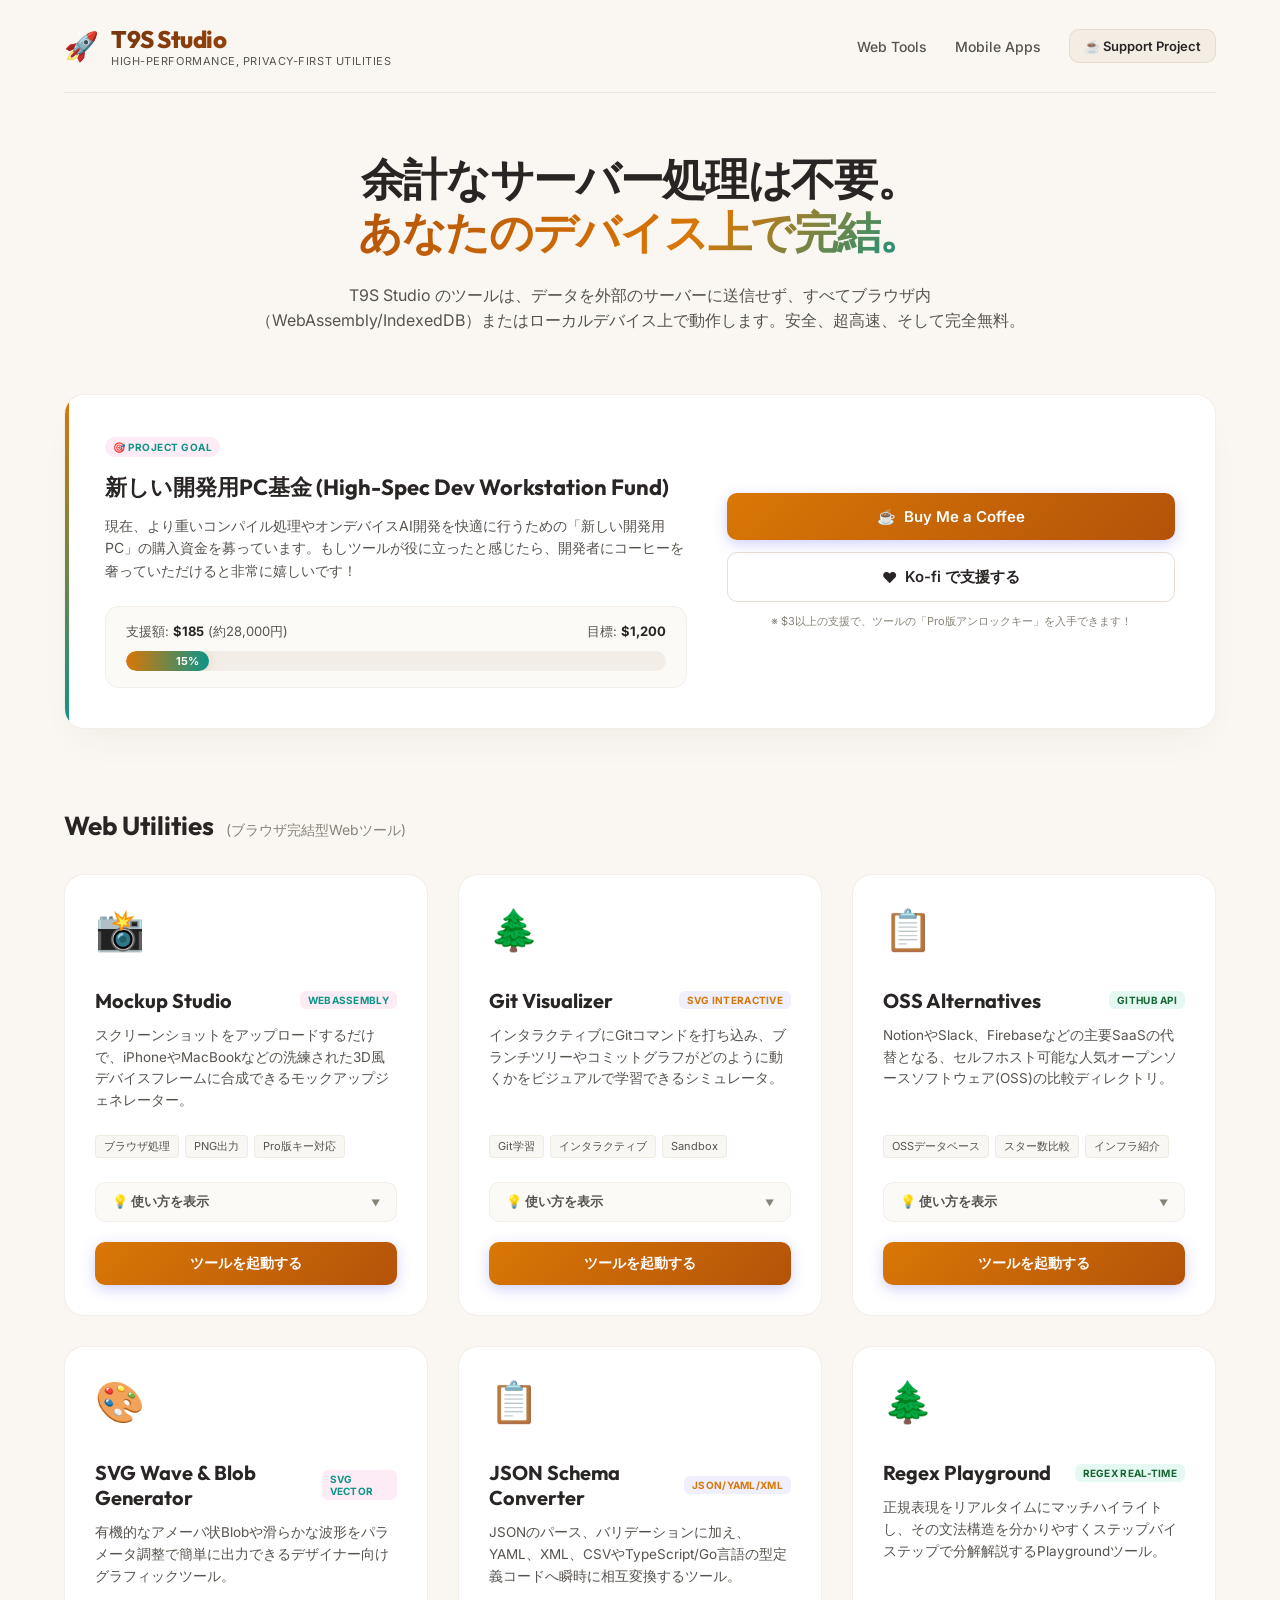
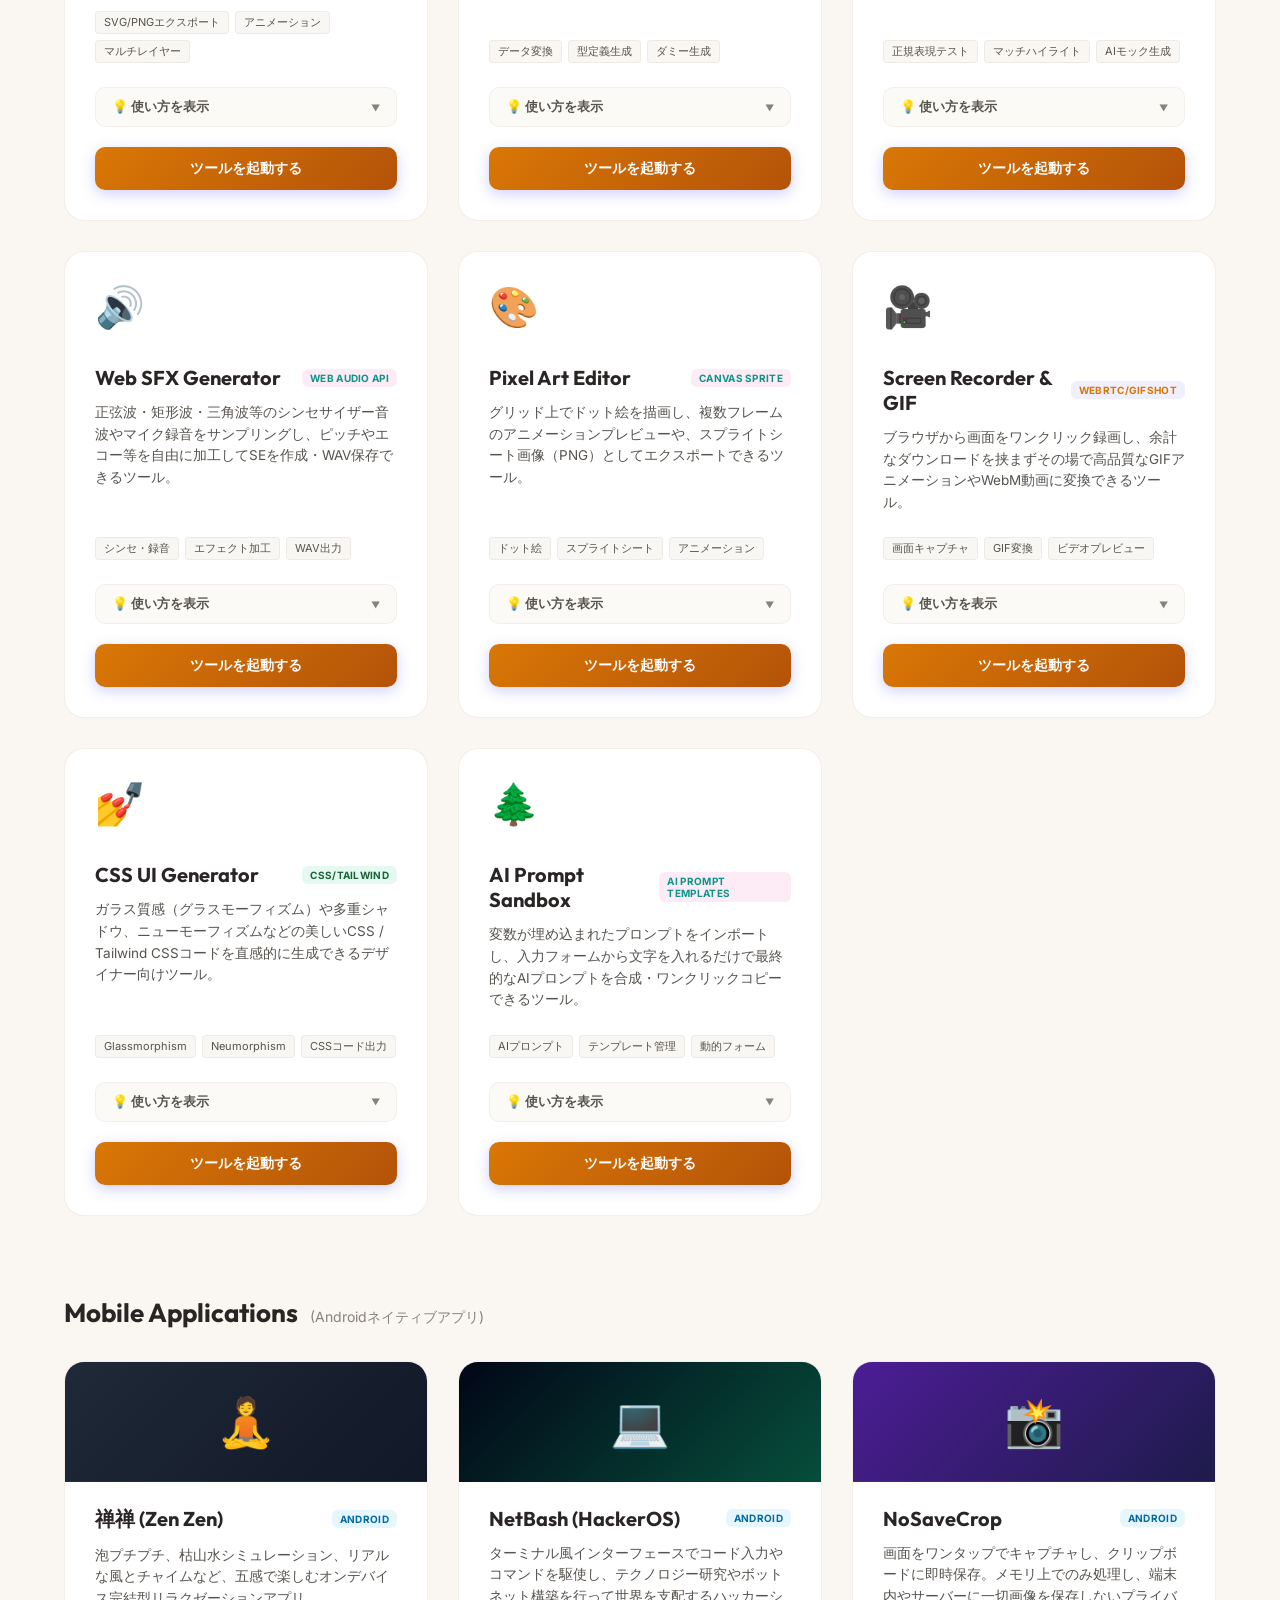
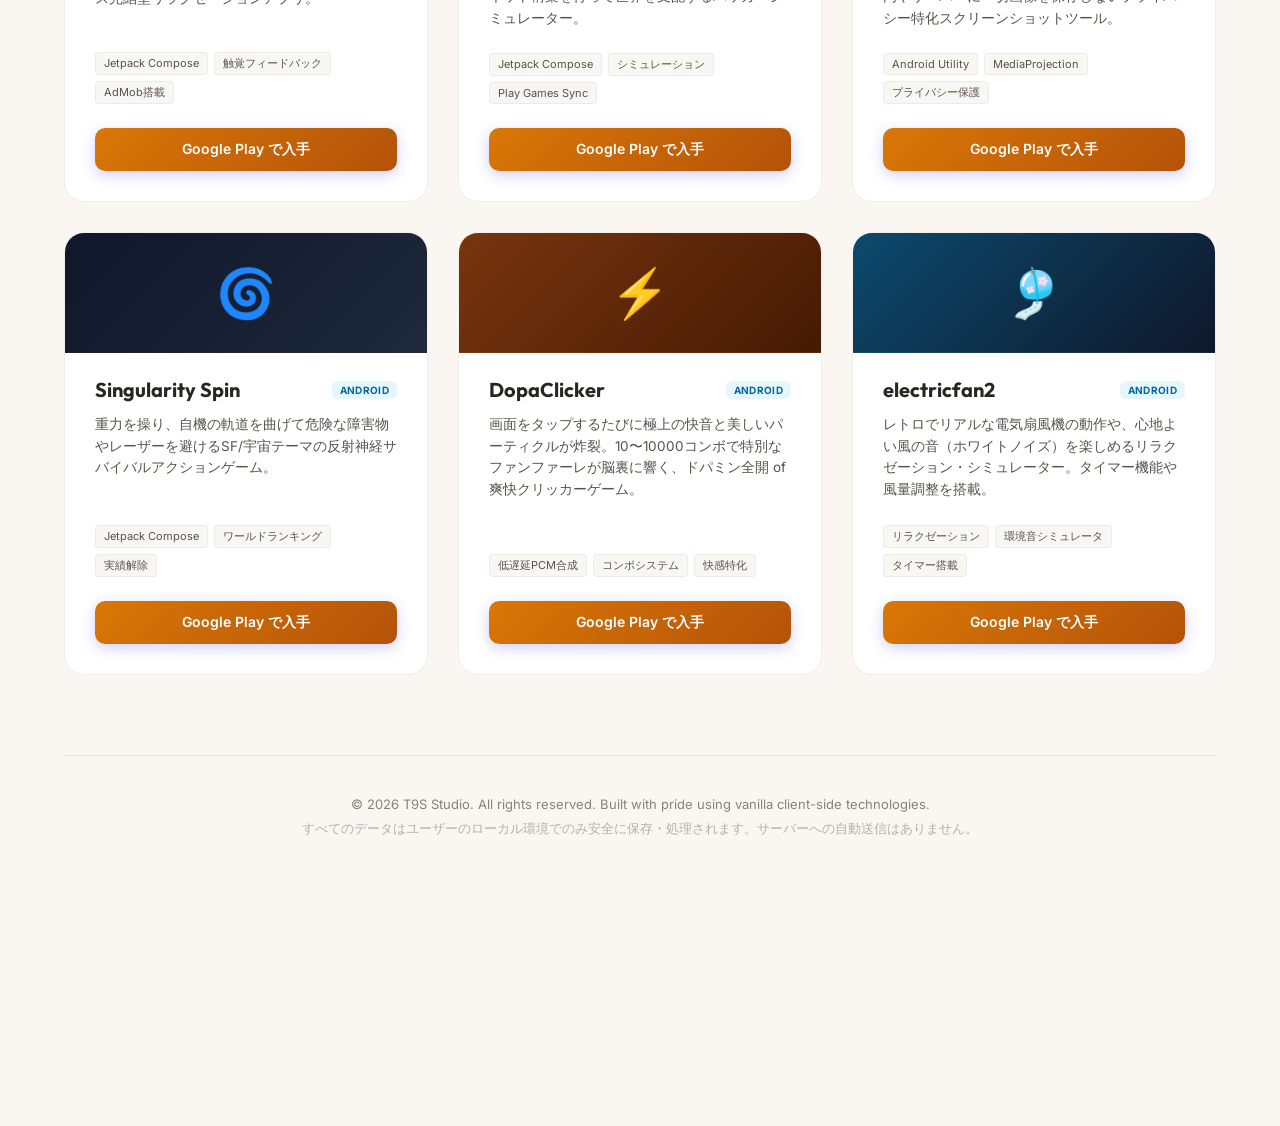
==== index.html @ ff3aa61c "Increment cache buster to v=1.2 for CSS updates" ====
<!DOCTYPE html>
<html lang="ja">
<head>
    <meta charset="UTF-8">
    <meta name="viewport" content="width=device-width, initial-scale=1.0">
    <title>T9S Studio - ブラウザ完結型ツール＆モバイルアプリ</title>
    <meta name="description" content="T9S Studioが開発する、プライバシー第一で超高速に動作するWebユーティリティおよびモバイルアプリのポートフォリオハブです。">
    <!-- Google Fonts -->
    <link rel="preconnect" href="https://fonts.googleapis.com">
    <link rel="preconnect" href="https://fonts.gstatic.com" crossorigin>
    <link href="https://fonts.googleapis.com/css2?family=Inter:wght@300;400;500;600;700&family=Outfit:wght@400;500;600;700;800&display=swap" rel="stylesheet">
    <link rel="stylesheet" href="style.css?v=1.2">
</head>
<body>
    <!-- 背景アニメーション装飾 -->
    <div class="bg-glow bg-glow-1"></div>
    <div class="bg-glow bg-glow-2"></div>

    <div class="portal-container">
        <!-- ヘッダー -->
        <header class="portal-header">
            <div class="logo-group">
                <span class="portal-logo-icon">🚀</span>
                <div class="portal-logo-text">
                    <h1>T9S Studio</h1>
                    <p>High-Performance, Privacy-First Utilities</p>
                </div>
            </div>
            <div class="header-nav">
                <a href="#web-tools" class="nav-link">Web Tools</a>
                <a href="#mobile-apps" class="nav-link">Mobile Apps</a>
                <a href="#support-section" class="btn btn-secondary btn-sm" id="nav-support-btn">☕ Support Project</a>
            </div>
        </header>

        <!-- ヒーローセクション -->
        <section class="hero-section">
            <h2 class="hero-title">余計なサーバー処理は不要。<br><span class="gradient-text">あなたのデバイス上で完結。</span></h2>
            <p class="hero-subtitle">
                T9S Studio のツールは、データを外部のサーバーに送信せず、すべてブラウザ内（WebAssembly/IndexedDB）またはローカルデバイス上で動作します。安全、超高速、そして完全無料。
            </p>
        </section>

        <!-- PC基金＆寄付ウィジェット -->
        <section class="fund-section" id="support-section">
            <div class="fund-card">
                <div class="fund-info">
                    <span class="fund-badge">🎯 PROJECT GOAL</span>
                    <h3>新しい開発用PC基金 (High-Spec Dev Workstation Fund)</h3>
                    <p>
                        現在、より重いコンパイル処理やオンデバイスAI開発を快適に行うための「新しい開発用PC」の購入資金を募っています。もしツールが役に立ったと感じたら、開発者にコーヒーを奢っていただけると非常に嬉しいです！
                    </p>
                    <div class="fund-progress-container">
                        <div class="fund-progress-header">
                            <span class="progress-raised">支援額: <strong>$185</strong> (約28,000円)</span>
                            <span class="progress-target">目標: <strong>$1,200</strong></span>
                        </div>
                        <div class="progress-bar-bg">
                            <div class="progress-bar-fill" id="pc-fund-progress" style="width: 15.4%;">
                                <span class="progress-percent">15%</span>
                            </div>
                        </div>
                    </div>
                </div>
                <div class="fund-actions">
                    <a href="https://www.buymeacoffee.com/t9star" target="_blank" class="btn btn-primary btn-lg" id="fund-bmc-btn">
                        <span class="btn-icon">☕</span> Buy Me a Coffee
                    </a>
                    <a href="https://ko-fi.com/t9star" target="_blank" class="btn btn-outline btn-lg" id="fund-kofi-btn">
                        <span class="btn-icon">❤️</span> Ko-fi で支援する
                    </a>
                    <p class="unlock-note">※ $3以上の支援で、ツールの「Pro版アンロックキー」を入手できます！</p>
                </div>
            </div>
        </section>

        <!-- メインセクション：Webツール -->
        <section class="section-container" id="web-tools">
            <h3 class="section-title">Web Utilities <span class="section-subtitle">(ブラウザ完結型Webツール)</span></h3>
            <div class="card-grid">
                <!-- Mockup Studio -->
                <article class="app-card">
                    <div class="card-icon-wrapper">
                        <span class="card-icon">📸</span>
                    </div>
                    <div class="card-content">
                        <div class="card-header-row">
                            <h4>Mockup Studio</h4>
                            <span class="badge badge-accent">WebAssembly</span>
                        </div>
                        <p class="card-desc">スクリーンショットをアップロードするだけで、iPhoneやMacBookなどの洗練された3D風デバイスフレームに合成できるモックアップジェネレーター。</p>
                        <div class="card-tags">
                            <span class="tag">ブラウザ処理</span>
                            <span class="tag">PNG出力</span>
                            <span class="tag">Pro版キー対応</span>
                        </div>
                        <details class="usage-details">
                            <summary class="usage-summary">💡 使い方を表示</summary>
                            <ol class="usage-steps">
                                <li>スクリーンショット画像をアップロードするか、ドラッグ＆ドロップします。</li>
                                <li>デバイスフレーム（iPhone/MacBookなど）やベゼルのカラー（Space Gray/Goldなど）を選択します。</li>
                                <li>必要に応じてキャプション（文字サイズ・色）を設定し、ダウンロードボタンで画像を書き出します。</li>
                            </ol>
                        </details>
                        <div class="card-actions">
                            <a href="./mockup-studio/" class="btn btn-primary btn-block" id="launch-mockup-btn">ツールを起動する</a>
                        </div>
                    </div>
                </article>

                <!-- Git Visualizer -->
                <article class="app-card">
                    <div class="card-icon-wrapper">
                        <span class="card-icon">🌲</span>
                    </div>
                    <div class="card-content">
                        <div class="card-header-row">
                            <h4>Git Visualizer</h4>
                            <span class="badge badge-primary">SVG Interactive</span>
                        </div>
                        <p class="card-desc">インタラクティブにGitコマンドを打ち込み、ブランチツリーやコミットグラフがどのように動くかをビジュアルで学習できるシミュレータ。</p>
                        <div class="card-tags">
                            <span class="tag">Git学習</span>
                            <span class="tag">インタラクティブ</span>
                            <span class="tag">Sandbox</span>
                        </div>
                        <details class="usage-details">
                            <summary class="usage-summary">💡 使い方を表示</summary>
                            <ol class="usage-steps">
                                <li>左メニューから「レッスン」を選択するか、「Sandbox（自由入力）」モードを開始します。</li>
                                <li>右上のターミナル疑似入力欄に `git commit` や `git checkout` などのコマンドを入力します。</li>
                                <li>コミットツリーが動的に変化し、ブランチやHEADの概念をアニメーションで視覚的に学習できます。</li>
                            </ol>
                        </details>
                        <div class="card-actions">
                            <a href="./git-visualizer/" class="btn btn-primary btn-block" id="launch-git-btn">ツールを起動する</a>
                        </div>
                    </div>
                </article>

                <!-- OSS Alternatives -->
                <article class="app-card">
                    <div class="card-icon-wrapper">
                        <span class="card-icon">📋</span>
                    </div>
                    <div class="card-content">
                        <div class="card-header-row">
                            <h4>OSS Alternatives</h4>
                            <span class="badge badge-success">GitHub API</span>
                        </div>
                        <p class="card-desc">NotionやSlack、Firebaseなどの主要SaaSの代替となる、セルフホスト可能な人気オープンソースソフトウェア(OSS)の比較ディレクトリ。</p>
                        <div class="card-tags">
                            <span class="tag">OSSデータベース</span>
                            <span class="tag">スター数比較</span>
                            <span class="tag">インフラ紹介</span>
                        </div>
                        <details class="usage-details">
                            <summary class="usage-summary">💡 使い方を表示</summary>
                            <ol class="usage-steps">
                                <li>Notionなどの商用SaaSに対応する、セルフホスト可能な人気オープンソース（OSS）の一覧を比較します。</li>
                                <li>「詳細・自己ホスト」をクリックすると、商用SaaS vs OSSのスペック・コスト対比表がポップアップします。</li>
                                <li>比較情報をもとに、DigitalOceanリファラル枠からワンクリックで仮想サーバーを立てて導入できます。</li>
                            </ol>
                        </details>
                        <div class="card-actions">
                            <a href="./oss-alternatives/" class="btn btn-primary btn-block" id="launch-oss-btn">ツールを起動する</a>
                        </div>
                    </div>
                </article>

                <!-- SVG Generator -->
                <article class="app-card">
                    <div class="card-icon-wrapper">
                        <span class="card-icon">🎨</span>
                    </div>
                    <div class="card-content">
                        <div class="card-header-row">
                            <h4>SVG Wave & Blob Generator</h4>
                            <span class="badge badge-accent">SVG Vector</span>
                        </div>
                        <p class="card-desc">有機的なアメーバ状Blobや滑らかな波形をパラメータ調整で簡単に出力できるデザイナー向けグラフィックツール。</p>
                        <div class="card-tags">
                            <span class="tag">SVG/PNGエクスポート</span>
                            <span class="tag">アニメーション</span>
                            <span class="tag">マルチレイヤー</span>
                        </div>
                        <details class="usage-details">
                            <summary class="usage-summary">💡 使い方を表示</summary>
                            <ol class="usage-steps">
                                <li>「Shape Type」でBlob（アメーバ型）またはWave（波形型）を選択します。</li>
                                <li>スライダーで頂点数（Complexity）やゆらぎの強さ（Growth）、カラー（単色/グラデーション）を調整します。</li>
                                <li>「Download SVG」でベクター素材を、「Export PNG」で画像を書き出します（Pro版でアニメーション化も可）。</li>
                            </ol>
                        </details>
                        <div class="card-actions">
                            <a href="./svg-generator/" class="btn btn-primary btn-block" id="launch-svg-btn">ツールを起動する</a>
                        </div>
                    </div>
                </article>

                <!-- JSON Converter -->
                <article class="app-card">
                    <div class="card-icon-wrapper">
                        <span class="card-icon">📋</span>
                    </div>
                    <div class="card-content">
                        <div class="card-header-row">
                            <h4>JSON Schema Converter</h4>
                            <span class="badge badge-primary">JSON/YAML/XML</span>
                        </div>
                        <p class="card-desc">JSONのパース、バリデーションに加え、YAML、XML、CSVやTypeScript/Go言語の型定義コードへ瞬時に相互変換するツール。</p>
                        <div class="card-tags">
                            <span class="tag">データ変換</span>
                            <span class="tag">型定義生成</span>
                            <span class="tag">ダミー生成</span>
                        </div>
                        <details class="usage-details">
                            <summary class="usage-summary">💡 使い方を表示</summary>
                            <ol class="usage-steps">
                                <li>左側の「Input JSON」エディタに、整形または変換したいJSONデータを貼り付けます（エラーがあれば自動で赤色警告）。</li>
                                <li>「Convert To」セレクトボックスから、YAML/XML/CSVや型定義（TypeScript/Go/Java）を選択します。</li>
                                <li>「Convert Data」ボタンをクリックすると、右側のエディタに変換結果が高速出力されます。</li>
                            </ol>
                        </details>
                        <div class="card-actions">
                            <a href="./json-converter/" class="btn btn-primary btn-block" id="launch-json-btn">ツールを起動する</a>
                        </div>
                    </div>
                </article>

                <!-- Regex Playground -->
                <article class="app-card">
                    <div class="card-icon-wrapper">
                        <span class="card-icon">🌲</span>
                    </div>
                    <div class="card-content">
                        <div class="card-header-row">
                            <h4>Regex Playground</h4>
                            <span class="badge badge-success">Regex Real-time</span>
                        </div>
                        <p class="card-desc">正規表現をリアルタイムにマッチハイライトし、その文法構造を分かりやすくステップバイステップで分解解説するPlaygroundツール。</p>
                        <div class="card-tags">
                            <span class="tag">正規表現テスト</span>
                            <span class="tag">マッチハイライト</span>
                            <span class="tag">AIモック生成</span>
                        </div>
                        <details class="usage-details">
                            <summary class="usage-summary">💡 使い方を表示</summary>
                            <ol class="usage-steps">
                                <li>「Expression Pattern」に正規表現を、「Test String」にテストしたい文章を入力します（テンプレート利用も可）。</li>
                                <li>テスト文字列内のマッチした部分がリアルタイムで黄色くハイライトされ、一致件数がバッジで表示されます。</li>
                                <li>Pro版をアンロックすると、正規表現を細かく分解した日本語解説や、自然言語からのパターン自動生成が使えます。</li>
                            </ol>
                        </details>
                        <div class="card-actions">
                            <a href="./regex-playground/" class="btn btn-primary btn-block" id="launch-regex-btn">ツールを起動する</a>
                        </div>
                    </div>
                </article>

                <!-- SFX Generator -->
                <article class="app-card">
                    <div class="card-icon-wrapper">
                        <span class="card-icon">🔊</span>
                    </div>
                    <div class="card-content">
                        <div class="card-header-row">
                            <h4>Web SFX Generator</h4>
                            <span class="badge badge-accent">Web Audio API</span>
                        </div>
                        <p class="card-desc">正弦波・矩形波・三角波等のシンセサイザー音波やマイク録音をサンプリングし、ピッチやエコー等を自由に加工してSEを作成・WAV保存できるツール。</p>
                        <div class="card-tags">
                            <span class="tag">シンセ・録音</span>
                            <span class="tag">エフェクト加工</span>
                            <span class="tag">WAV出力</span>
                        </div>
                        <details class="usage-details">
                            <summary class="usage-summary">💡 使い方を表示</summary>
                            <ol class="usage-steps">
                                <li>音源タイプ（シンセサイザーの波形、または「マイク録音」）を選択し、ベース音を入力または録音します。</li>
                                <li>スライダーで周波数、ADSR、ピッチ（音程・速度）、エコー（ディレイ）、フィルター、ディストーションを調整します。</li>
                                <li>「再生」で試聴し、気に入ったら「Download WAV」でSEファイルを書き出します（ランダムSE合成も可能）。</li>
                            </ol>
                        </details>
                        <div class="card-actions">
                            <a href="./sfx-generator/" class="btn btn-primary btn-block" id="launch-sfx-btn">ツールを起動する</a>
                        </div>
                    </div>
                </article>

                <!-- Pixel Art Editor -->
                <article class="app-card">
                    <div class="card-icon-wrapper">
                        <span class="card-icon">🎨</span>
                    </div>
                    <div class="card-content">
                        <div class="card-header-row">
                            <h4>Pixel Art Editor</h4>
                            <span class="badge badge-accent">Canvas Sprite</span>
                        </div>
                        <p class="card-desc">グリッド上でドット絵を描画し、複数フレームのアニメーションプレビューや、スプライトシート画像（PNG）としてエクスポートできるツール。</p>
                        <div class="card-tags">
                            <span class="tag">ドット絵</span>
                            <span class="tag">スプライトシート</span>
                            <span class="tag">アニメーション</span>
                        </div>
                        <details class="usage-details">
                            <summary class="usage-summary">💡 使い方を表示</summary>
                            <ol class="usage-steps">
                                <li>グリッドサイズ（8x8、16x16、32x32）を選択し、カラーパレットから色を選んでキャンバスを塗ります。</li>
                                <li>アニメーションを作る場合は、「フレーム追加」を押し、パラパラマンガのように次のフレームを描きます（再生で動きをテスト）。</li>
                                <li>「Export Sprite」でスプライトシート画像（PNG）を、「Export Frame」で単体画像をダウンロードします。</li>
                            </ol>
                        </details>
                        <div class="card-actions">
                            <a href="./pixel-art-editor/" class="btn btn-primary btn-block" id="launch-pixel-btn">ツールを起動する</a>
                        </div>
                    </div>
                </article>

                <!-- Screen Recorder -->
                <article class="app-card">
                    <div class="card-icon-wrapper">
                        <span class="card-icon">🎥</span>
                    </div>
                    <div class="card-content">
                        <div class="card-header-row">
                            <h4>Screen Recorder & GIF</h4>
                            <span class="badge badge-primary">WebRTC/gifshot</span>
                        </div>
                        <p class="card-desc">ブラウザから画面をワンクリック録画し、余計なダウンロードを挟まずその場で高品質なGIFアニメーションやWebM動画に変換できるツール。</p>
                        <div class="card-tags">
                            <span class="tag">画面キャプチャ</span>
                            <span class="tag">GIF変換</span>
                            <span class="tag">ビデオプレビュー</span>
                        </div>
                        <details class="usage-details">
                            <summary class="usage-summary">💡 使い方を表示</summary>
                            <ol class="usage-steps">
                                <li>「Record Screen」を押し、キャプチャしたい画面、アプリケーションウィンドウ、またはブラウザのタブを選択します。</li>
                                <li>録画が開始されたら必要な操作を行い、終わったら「Stop」を押してプレビュービデオで確認します。</li>
                                <li>「Convert to GIF」をクリックすると数秒でGIF化され、保存できます（Pro版でトリミング等の詳細設定が可能）。</li>
                            </ol>
                        </details>
                        <div class="card-actions">
                            <a href="./screen-recorder/" class="btn btn-primary btn-block" id="launch-recorder-btn">ツールを起動する</a>
                        </div>
                    </div>
                </article>

                <!-- CSS Generator -->
                <article class="app-card">
                    <div class="card-icon-wrapper">
                        <span class="card-icon">💅</span>
                    </div>
                    <div class="card-content">
                        <div class="card-header-row">
                            <h4>CSS UI Generator</h4>
                            <span class="badge badge-success">CSS/Tailwind</span>
                        </div>
                        <p class="card-desc">ガラス質感（グラスモーフィズム）や多重シャドウ、ニューモーフィズムなどの美しいCSS / Tailwind CSSコードを直感的に生成できるデザイナー向けツール。</p>
                        <div class="card-tags">
                            <span class="tag">Glassmorphism</span>
                            <span class="tag">Neumorphism</span>
                            <span class="tag">CSSコード出力</span>
                        </div>
                        <details class="usage-details">
                            <summary class="usage-summary">💡 使い方を表示</summary>
                            <ol class="usage-steps">
                                <li>「UI Style」でGlass（ガラス）、Shadow（多重影）、またはNeumorphic（ニューモーフィズム）を選択します。</li>
                                <li>スライダーを調整し、ぼかしの深さ、不透明度、色、影の位置をリアルタイムでプレビューしながら調整します。</li>
                                <li>下部に自動生成された「CSS」または「Tailwind」タブを選択し、ワンクリックでコードをコピーして利用します。</li>
                            </ol>
                        </details>
                        <div class="card-actions">
                            <a href="./css-generator/" class="btn btn-primary btn-block" id="launch-css-btn">ツールを起動する</a>
                        </div>
                    </div>
                </article>

                <!-- Prompt Sandbox -->
                <article class="app-card">
                    <div class="card-icon-wrapper">
                        <span class="card-icon">🌲</span>
                    </div>
                    <div class="card-content">
                        <div class="card-header-row">
                            <h4>AI Prompt Sandbox</h4>
                            <span class="badge badge-accent">AI Prompt Templates</span>
                        </div>
                        <p class="card-desc">変数が埋め込まれたプロンプトをインポートし、入力フォームから文字を入れるだけで最終的なAIプロンプトを合成・ワンクリックコピーできるツール。</p>
                        <div class="card-tags">
                            <span class="tag">AIプロンプト</span>
                            <span class="tag">テンプレート管理</span>
                            <span class="tag">動的フォーム</span>
                        </div>
                        <details class="usage-details">
                            <summary class="usage-summary">💡 使い方を表示</summary>
                            <ol class="usage-steps">
                                <li>「Template Library」からプリセットを選択するか、エディタに変数を表す `{{変数名}}` を含むプロンプトを自由に入力します。</li>
                                <li>自動生成されたフォームに入力値（ペルソナ、出力フォーマットなど）を入力すると、下のプレビューに瞬時に反映されます。</li>
                                <li>「Copy Prompt」ボタンで合成済みの最終テキストをコピーしてChatGPTやClaudeなどに貼り付けて使用します。</li>
                            </ol>
                        </details>
                        <div class="card-actions">
                            <a href="./prompt-sandbox/" class="btn btn-primary btn-block" id="launch-prompt-btn">ツールを起動する</a>
                        </div>
                    </div>
                </article>
            </div>
        </section>

        <!-- メインセクション：モバイルアプリ -->
        <section class="section-container" id="mobile-apps">
            <h3 class="section-title">Mobile Applications <span class="section-subtitle">(Androidネイティブアプリ)</span></h3>
            <div class="card-grid">
                <!-- 禅禅 (Zen Zen) -->
                <article class="app-card">
                    <div class="card-image-header" style="background: linear-gradient(135deg, #1f2937, #111827);">
                        <span class="app-logo-large">🧘</span>
                    </div>
                    <div class="card-content">
                        <div class="card-header-row">
                            <h4>禅禅 (Zen Zen)</h4>
                            <span class="badge badge-info">Android</span>
                        </div>
                        <p class="card-desc">泡プチプチ、枯山水シミュレーション、リアルな風とチャイムなど、五感で楽しむオンデバイス完結型リラクゼーションアプリ。</p>
                        <div class="card-tags">
                            <span class="tag">Jetpack Compose</span>
                            <span class="tag">触覚フィードバック</span>
                            <span class="tag">AdMob搭載</span>
                        </div>
                        <div class="card-actions">
                            <a href="https://play.google.com/store/apps/details?id=jp.app.t9s.zenzen" target="_blank" class="btn btn-primary btn-block" id="download-zen-btn">Google Play で入手</a>
                        </div>
                    </div>
                </article>

                <!-- NetBash (HackerOS) -->
                <article class="app-card">
                    <div class="card-image-header" style="background: linear-gradient(135deg, #020617, #064e3b);">
                        <span class="app-logo-large">💻</span>
                    </div>
                    <div class="card-content">
                        <div class="card-header-row">
                            <h4>NetBash (HackerOS)</h4>
                            <span class="badge badge-info">Android</span>
                        </div>
                        <p class="card-desc">ターミナル風インターフェースでコード入力やコマンドを駆使し、テクノロジー研究やボットネット構築を行って世界を支配するハッカーシミュレーター。</p>
                        <div class="card-tags">
                            <span class="tag">Jetpack Compose</span>
                            <span class="tag">シミュレーション</span>
                            <span class="tag">Play Games Sync</span>
                        </div>
                        <div class="card-actions">
                            <a href="https://play.google.com/store/apps/details?id=jp.app.t9s.netbash" target="_blank" class="btn btn-primary btn-block" id="download-netbash-btn">Google Play で入手</a>
                        </div>
                    </div>
                </article>

                <!-- NoSaveCrop -->
                <article class="app-card">
                    <div class="card-image-header" style="background: linear-gradient(135deg, #4c1d95, #1e1b4b);">
                        <span class="app-logo-large">📸</span>
                    </div>
                    <div class="card-content">
                        <div class="card-header-row">
                            <h4>NoSaveCrop</h4>
                            <span class="badge badge-info">Android</span>
                        </div>
                        <p class="card-desc">画面をワンタップでキャプチャし、クリップボードに即時保存。メモリ上でのみ処理し、端末内やサーバーに一切画像を保存しないプライバシー特化スクリーンショットツール。</p>
                        <div class="card-tags">
                            <span class="tag">Android Utility</span>
                            <span class="tag">MediaProjection</span>
                            <span class="tag">プライバシー保護</span>
                        </div>
                        <div class="card-actions">
                            <a href="https://play.google.com/store/apps/details?id=jp.app.t9s.nosavecrop" target="_blank" class="btn btn-primary btn-block" id="download-nosavecrop-btn">Google Play で入手</a>
                        </div>
                    </div>
                </article>

                <!-- Singularity Spin -->
                <article class="app-card">
                    <div class="card-image-header" style="background: linear-gradient(135deg, #0f172a, #1e293b);">
                        <span class="app-logo-large">🌀</span>
                    </div>
                    <div class="card-content">
                        <div class="card-header-row">
                            <h4>Singularity Spin</h4>
                            <span class="badge badge-info">Android</span>
                        </div>
                        <p class="card-desc">重力を操り、自機の軌道を曲げて危険な障害物やレーザーを避けるSF/宇宙テーマの反射神経サバイバルアクションゲーム。</p>
                        <div class="card-tags">
                            <span class="tag">Jetpack Compose</span>
                            <span class="tag">ワールドランキング</span>
                            <span class="tag">実績解除</span>
                        </div>
                        <div class="card-actions">
                            <a href="https://play.google.com/store/apps/details?id=jp.tpp.t9s.singularityspin" target="_blank" class="btn btn-primary btn-block" id="download-singularityspin-btn">Google Play で入手</a>
                        </div>
                    </div>
                </article>

                <!-- DopaClicker -->
                <article class="app-card">
                    <div class="card-image-header" style="background: linear-gradient(135deg, #78350f, #451a03);">
                        <span class="app-logo-large">⚡</span>
                    </div>
                    <div class="card-content">
                        <div class="card-header-row">
                            <h4>DopaClicker</h4>
                            <span class="badge badge-info">Android</span>
                        </div>
                        <p class="card-desc">画面をタップするたびに極上の快音と美しいパーティクルが炸裂。10〜10000コンボで特別なファンファーレが脳裏に響く、ドパミン全開 of 爽快クリッカーゲーム。</p>
                        <div class="card-tags">
                            <span class="tag">低遅延PCM合成</span>
                            <span class="tag">コンボシステム</span>
                            <span class="tag">快感特化</span>
                        </div>
                        <div class="card-actions">
                            <a href="https://play.google.com/store/apps/details?id=jp.app.t9s.dopaclicker" target="_blank" class="btn btn-primary btn-block" id="download-dopaclicker-btn">Google Play で入手</a>
                        </div>
                    </div>
                </article>

                <!-- electricfan2 -->
                <article class="app-card">
                    <div class="card-image-header" style="background: linear-gradient(135deg, #0c4a6e, #0f172a);">
                        <span class="app-logo-large">🎐</span>
                    </div>
                    <div class="card-content">
                        <div class="card-header-row">
                            <h4>electricfan2</h4>
                            <span class="badge badge-info">Android</span>
                        </div>
                        <p class="card-desc">レトロでリアルな電気扇風機の動作や、心地よい風の音（ホワイトノイズ）を楽しめるリラクゼーション・シミュレーター。タイマー機能や風量調整を搭載。</p>
                        <div class="card-tags">
                            <span class="tag">リラクゼーション</span>
                            <span class="tag">環境音シミュレータ</span>
                            <span class="tag">タイマー搭載</span>
                        </div>
                        <div class="card-actions">
                            <a href="https://play.google.com/store/apps/details?id=jp.app.t9star.electricfan2" target="_blank" class="btn btn-primary btn-block" id="download-electricfan2-btn">Google Play で入手</a>
                        </div>
                    </div>
                </article>
            </div>
        </section>

        <!-- フッター -->
        <footer class="portal-footer">
            <p>&copy; 2026 T9S Studio. All rights reserved. Built with pride using vanilla client-side technologies.</p>
            <p class="footer-privacy">すべてのデータはユーザーのローカル環境でのみ安全に保存・処理されます。サーバーへの自動送信はありません。</p>
        </footer>
    </div>
</body>
</html>
---- style.css ----
:root {
    --bg-dark: #faf7f2;
    --bg-panel: #ffffff;
    --bg-hover: #f6f1e9;
    --border-color: rgba(139, 92, 26, 0.1);
    --border-glow: rgba(217, 119, 6, 0.25);
    --text-primary: #292524;
    --text-secondary: #57534e;
    --text-muted: #878378;
    --primary-color: #d97706;
    --primary-hover: #b45309;
    --accent-color: #0d9488;
    --success-color: #166534;
    --info-color: #0369a1;
    --radius-xl: 20px;
    --radius-lg: 14px;
    --radius-md: 10px;
    --radius-sm: 6px;
    --font-sans: 'Inter', sans-serif;
    --font-logo: 'Outfit', sans-serif;
    --shadow-premium: 0 20px 40px -15px rgba(67, 43, 15, 0.06);
    --shadow-glow: 0 0 30px rgba(217, 119, 6, 0.06);
}

* {
    box-sizing: border-box;
    margin: 0;
    padding: 0;
    font-family: var(--font-sans);
    scroll-behavior: smooth;
    -webkit-font-smoothing: antialiased;
}

html, body {
    background-color: var(--bg-dark);
    color: var(--text-primary);
    min-height: 100vh;
    overflow-x: hidden;
    position: relative;
}

/* 背景グロー装飾 */
.bg-glow {
    position: absolute;
    width: 600px;
    height: 600px;
    border-radius: 50%;
    filter: blur(140px);
    z-index: -1;
    pointer-events: none;
    opacity: 0.08;
}

.bg-glow-1 {
    background: radial-gradient(circle, var(--primary-color) 0%, transparent 70%);
    top: -200px;
    right: -100px;
    animation: float-glow 12s ease-in-out infinite;
}

.bg-glow-2 {
    background: radial-gradient(circle, var(--accent-color) 0%, transparent 70%);
    bottom: -200px;
    left: -200px;
    animation: float-glow-reverse 15s ease-in-out infinite;
}

@keyframes float-glow {
    0%, 100% { transform: translate(0, 0) scale(1); }
    50% { transform: translate(-30px, 40px) scale(1.1); }
}

@keyframes float-glow-reverse {
    0%, 100% { transform: translate(0, 0) scale(1.1); }
    50% { transform: translate(40px, -30px) scale(0.9); }
}

/* ポータルコンテナ */
.portal-container {
    max-width: 1200px;
    margin: 0 auto;
    padding: 0 24px 80px;
}

/* ヘッダー */
.portal-header {
    display: flex;
    justify-content: space-between;
    align-items: center;
    padding: 24px 0;
    border-bottom: 1px solid var(--border-color);
    margin-bottom: 60px;
}

.logo-group {
    display: flex;
    align-items: center;
    gap: 12px;
}

.portal-logo-icon {
    font-size: 28px;
    animation: bounce-small 3s ease-in-out infinite;
}

.portal-logo-text h1 {
    font-family: var(--font-logo);
    font-size: 24px;
    font-weight: 800;
    background: linear-gradient(135deg, #78350f 0%, #b45309 100%);
    -webkit-background-clip: text;
    -webkit-text-fill-color: transparent;
    letter-spacing: -0.02em;
}

.portal-logo-text p {
    font-size: 11px;
    color: var(--text-secondary);
    letter-spacing: 0.05em;
    text-transform: uppercase;
}

.header-nav {
    display: flex;
    align-items: center;
    gap: 28px;
}

.nav-link {
    color: var(--text-secondary);
    text-decoration: none;
    font-size: 14px;
    font-weight: 500;
    transition: color 0.2s;
}

.nav-link:hover {
    color: var(--text-primary);
}

/* ヒーローセクション */
.hero-section {
    text-align: center;
    max-width: 800px;
    margin: 0 auto 60px;
}

.hero-title {
    font-family: var(--font-logo);
    font-size: 44px;
    font-weight: 800;
    line-height: 1.2;
    letter-spacing: -0.03em;
    margin-bottom: 24px;
}

.gradient-text {
    background: linear-gradient(135deg, #b45309 0%, #d97706 60%, #0d9488 100%);
    -webkit-background-clip: text;
    -webkit-text-fill-color: transparent;
}

.hero-subtitle {
    font-size: 16px;
    color: var(--text-secondary);
    line-height: 1.6;
}

/* 寄付カード */
.fund-section {
    margin-bottom: 80px;
}

.fund-card {
    background: var(--bg-panel);
    border: 1px solid var(--border-color);
    border-radius: var(--radius-xl);
    padding: 40px;
    display: flex;
    gap: 40px;
    align-items: center;
    backdrop-filter: blur(20px);
    box-shadow: var(--shadow-premium);
    position: relative;
    overflow: hidden;
}

.fund-card::before {
    content: '';
    position: absolute;
    top: 0;
    left: 0;
    width: 4px;
    height: 100%;
    background: linear-gradient(to bottom, var(--primary-color), var(--accent-color));
}

.fund-info {
    flex: 1.3;
}

.fund-badge {
    display: inline-block;
    font-size: 10px;
    font-weight: 700;
    color: var(--accent-color);
    background: rgba(236, 72, 153, 0.1);
    padding: 4px 8px;
    border-radius: 20px;
    margin-bottom: 16px;
    letter-spacing: 0.05em;
}

.fund-info h3 {
    font-family: var(--font-logo);
    font-size: 22px;
    font-weight: 700;
    margin-bottom: 12px;
}

.fund-info p {
    font-size: 14px;
    color: var(--text-secondary);
    line-height: 1.6;
    margin-bottom: 24px;
}

.fund-progress-container {
    background: rgba(139, 92, 26, 0.03);
    border: 1px solid rgba(139, 92, 26, 0.06);
    border-radius: var(--radius-lg);
    padding: 16px 20px;
}

.fund-progress-header {
    display: flex;
    justify-content: space-between;
    font-size: 13px;
    margin-bottom: 10px;
    color: var(--text-secondary);
}

.fund-progress-header strong {
    color: var(--text-primary);
}

.progress-bar-bg {
    width: 100%;
    height: 20px;
    background: rgba(139, 92, 26, 0.08);
    border-radius: 10px;
    overflow: hidden;
    position: relative;
}

.progress-bar-fill {
    height: 100%;
    background: linear-gradient(90deg, var(--primary-color) 0%, var(--accent-color) 100%);
    border-radius: 10px;
    display: flex;
    align-items: center;
    justify-content: flex-end;
    padding-right: 10px;
    box-shadow: 0 0 10px rgba(217, 119, 6, 0.2);
    transition: width 1s ease-out;
}

.progress-percent {
    font-size: 11px;
    font-weight: 700;
    color: white;
}

.fund-actions {
    flex: 1;
    display: flex;
    flex-direction: column;
    gap: 12px;
    text-align: center;
}

.unlock-note {
    font-size: 11px;
    color: var(--text-muted);
}

/* セクション設定 */
.section-container {
    margin-bottom: 80px;
}

.section-title {
    font-family: var(--font-logo);
    font-size: 26px;
    font-weight: 700;
    margin-bottom: 32px;
    display: flex;
    align-items: baseline;
    gap: 12px;
}

.section-subtitle {
    font-size: 14px;
    font-weight: 400;
    color: var(--text-muted);
}

/* アプリ・ツールカード */
.card-grid {
    display: grid;
    grid-template-columns: repeat(auto-fit, minmax(min(340px, 100%), 1fr));
    gap: 30px;
}

.app-card {
    background: var(--bg-panel);
    border: 1px solid var(--border-color);
    border-radius: var(--radius-xl);
    overflow: hidden;
    transition: all 0.3s cubic-bezier(0.4, 0, 0.2, 1);
    display: flex;
    flex-direction: column;
    height: 100%;
}

.app-card:hover {
    transform: translateY(-6px);
    border-color: var(--border-glow);
    box-shadow: var(--shadow-premium), var(--shadow-glow);
}

.card-icon-wrapper {
    padding: 30px 30px 10px;
}

.card-icon {
    font-size: 40px;
    display: inline-block;
    transition: transform 0.3s;
}

.app-card:hover .card-icon {
    transform: scale(1.1) rotate(5deg);
}

.card-image-header {
    height: 120px;
    display: flex;
    align-items: center;
    justify-content: center;
    position: relative;
    border-bottom: 1px solid var(--border-color);
}

.app-logo-large {
    font-size: 48px;
    transition: transform 0.3s;
}

.app-card:hover .app-logo-large {
    transform: scale(1.1) rotate(-5deg);
}

.card-content {
    padding: 24px 30px 30px;
    display: flex;
    flex-direction: column;
    flex: 1;
}

.card-header-row {
    display: flex;
    justify-content: space-between;
    align-items: center;
    margin-bottom: 12px;
}

.card-header-row h4 {
    font-family: var(--font-logo);
    font-size: 20px;
    font-weight: 700;
}

.badge {
    font-size: 10px;
    font-weight: 700;
    padding: 3px 8px;
    border-radius: 6px;
    text-transform: uppercase;
    letter-spacing: 0.03em;
}

.badge-accent { background: rgba(236, 72, 153, 0.1); color: var(--accent-color); }
.badge-primary { background: rgba(99, 102, 241, 0.1); color: var(--primary-color); }
.badge-success { background: rgba(16, 185, 129, 0.1); color: var(--success-color); }
.badge-info { background: rgba(14, 165, 233, 0.1); color: var(--info-color); }

.card-desc {
    font-size: 13.5px;
    color: var(--text-secondary);
    line-height: 1.6;
    margin-bottom: 24px;
    flex: 1;
}

.card-tags {
    display: flex;
    flex-wrap: wrap;
    gap: 6px;
    margin-bottom: 24px;
}

.tag {
    font-size: 11px;
    color: var(--text-secondary);
    background: rgba(139, 92, 26, 0.05);
    border: 1px solid rgba(139, 92, 26, 0.08);
    padding: 3px 8px;
    border-radius: 4px;
}

/* ボタン */
.btn {
    display: inline-flex;
    align-items: center;
    justify-content: center;
    gap: 8px;
    font-weight: 600;
    border-radius: var(--radius-md);
    cursor: pointer;
    transition: all 0.2s cubic-bezier(0.4, 0, 0.2, 1);
    border: none;
    text-decoration: none;
}

.btn-sm {
    padding: 8px 14px;
    font-size: 13px;
}

.btn-lg {
    padding: 14px 28px;
    font-size: 15px;
}

.btn-block {
    display: flex;
    width: 100%;
    padding: 12px 0;
    font-size: 14px;
}

.btn-primary {
    background: linear-gradient(135deg, var(--primary-color) 0%, var(--primary-hover) 100%);
    color: white;
    box-shadow: 0 4px 14px rgba(99, 102, 241, 0.3);
}

.btn-primary:hover {
    transform: translateY(-1px);
    box-shadow: 0 6px 18px rgba(99, 102, 241, 0.4);
}

.btn-secondary {
    background: rgba(139, 92, 26, 0.06);
    border: 1px solid rgba(139, 92, 26, 0.12);
    color: var(--text-primary);
}

.btn-secondary:hover {
    background: rgba(139, 92, 26, 0.12);
}

.btn-outline {
    background: transparent;
    border: 1px solid rgba(139, 92, 26, 0.2);
    color: var(--text-primary);
}

.btn-outline:hover {
    background: rgba(139, 92, 26, 0.05);
    border-color: rgba(139, 92, 26, 0.3);
}

.btn.disabled {
    background: rgba(255, 255, 255, 0.02);
    border: 1px solid rgba(255, 255, 255, 0.03);
    color: var(--text-muted);
    cursor: not-allowed;
    box-shadow: none;
}

.btn.disabled:hover {
    transform: none;
}

/* フッター */
.portal-footer {
    text-align: center;
    padding-top: 40px;
    border-top: 1px solid var(--border-color);
    font-size: 13px;
    color: var(--text-muted);
}

.portal-footer p {
    margin-bottom: 8px;
}

.footer-privacy {
    opacity: 0.6;
}

/* アニメーション */
@keyframes bounce-small {
    0%, 100% { transform: translateY(0); }
    50% { transform: translateY(-4px); }
}

/* レスポンシブ */
@media (max-width: 900px) {
    .fund-card {
        flex-direction: column;
        padding: 30px;
    }
    .fund-info, .fund-actions {
        width: 100%;
    }
    .hero-title {
        font-size: 34px;
    }
}

@media (max-width: 600px) {
    .portal-header {
        flex-direction: column;
        gap: 16px;
        align-items: flex-start;
        margin-bottom: 40px;
    }
    .header-nav {
        width: 100%;
        justify-content: space-between;
    }
    .hero-title {
        font-size: 28px;
    }
    .hero-subtitle {
        font-size: 14px;
    }
    .card-grid {
        grid-template-columns: 1fr;
    }
}

/* 使い方アコーディオン (Usage Details) */
.usage-details {
    background: rgba(139, 92, 26, 0.03);
    border: 1px solid rgba(139, 92, 26, 0.06);
    border-radius: var(--radius-md);
    margin-bottom: 20px;
    overflow: hidden;
    transition: background 0.3s;
}

.usage-details[open] {
    background: rgba(139, 92, 26, 0.06);
    border-color: rgba(217, 119, 6, 0.25);
}

.usage-summary {
    padding: 10px 16px;
    font-size: 13px;
    font-weight: 600;
    color: var(--text-secondary);
    cursor: pointer;
    user-select: none;
    list-style: none; /* デフォルトの三角マーカーを非表示 */
    display: flex;
    justify-content: space-between;
    align-items: center;
    transition: color 0.2s;
}

.usage-summary::-webkit-details-marker {
    display: none; /* Safariでの三角マーク非表示 */
}

.usage-summary::after {
    content: '▼';
    font-size: 9px;
    transition: transform 0.2s;
    color: var(--text-muted);
}

.usage-details[open] .usage-summary::after {
    transform: rotate(180deg);
    color: var(--primary-color);
}

.usage-summary:hover {
    color: var(--text-primary);
}

.usage-steps {
    padding: 0 16px 16px 30px;
    font-size: 12.5px;
    color: var(--text-secondary);
    line-height: 1.6;
}

.usage-steps li {
    margin-bottom: 8px;
}

.usage-steps li:last-child {
    margin-bottom: 0;
}
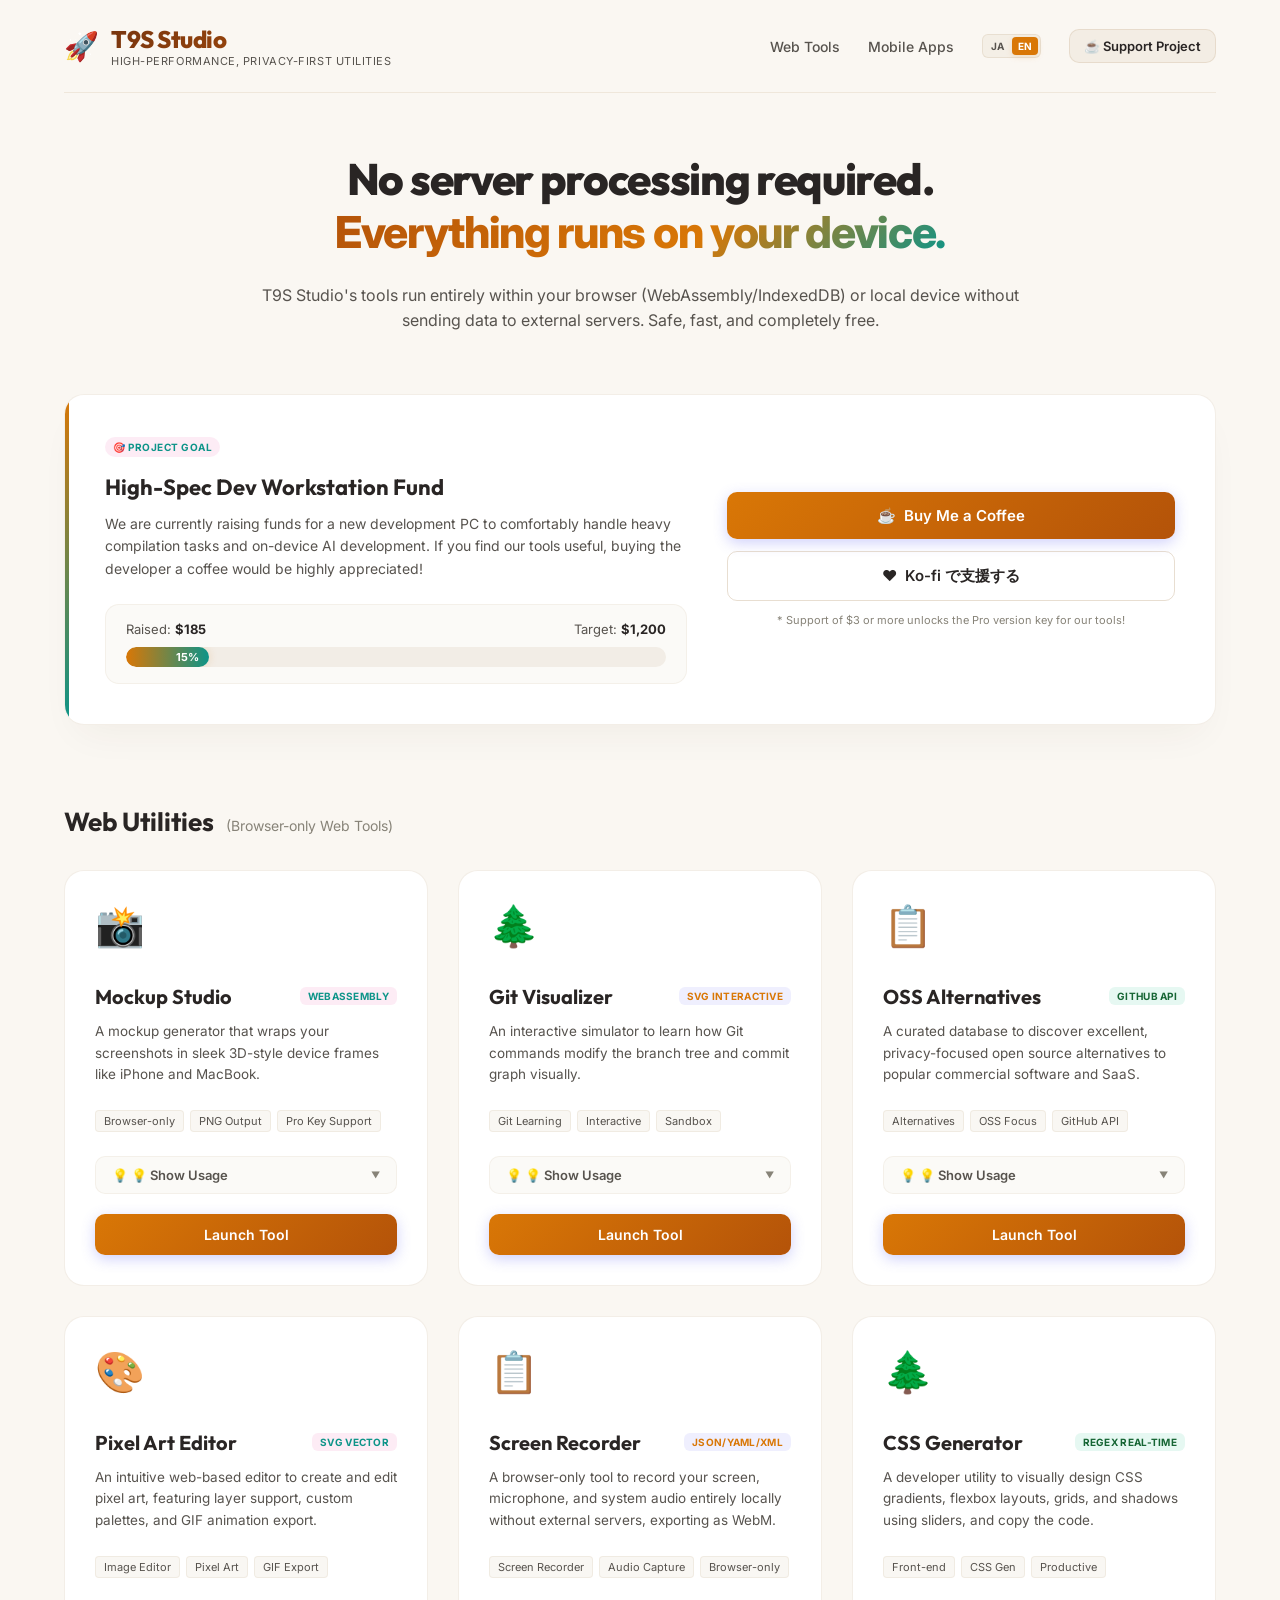
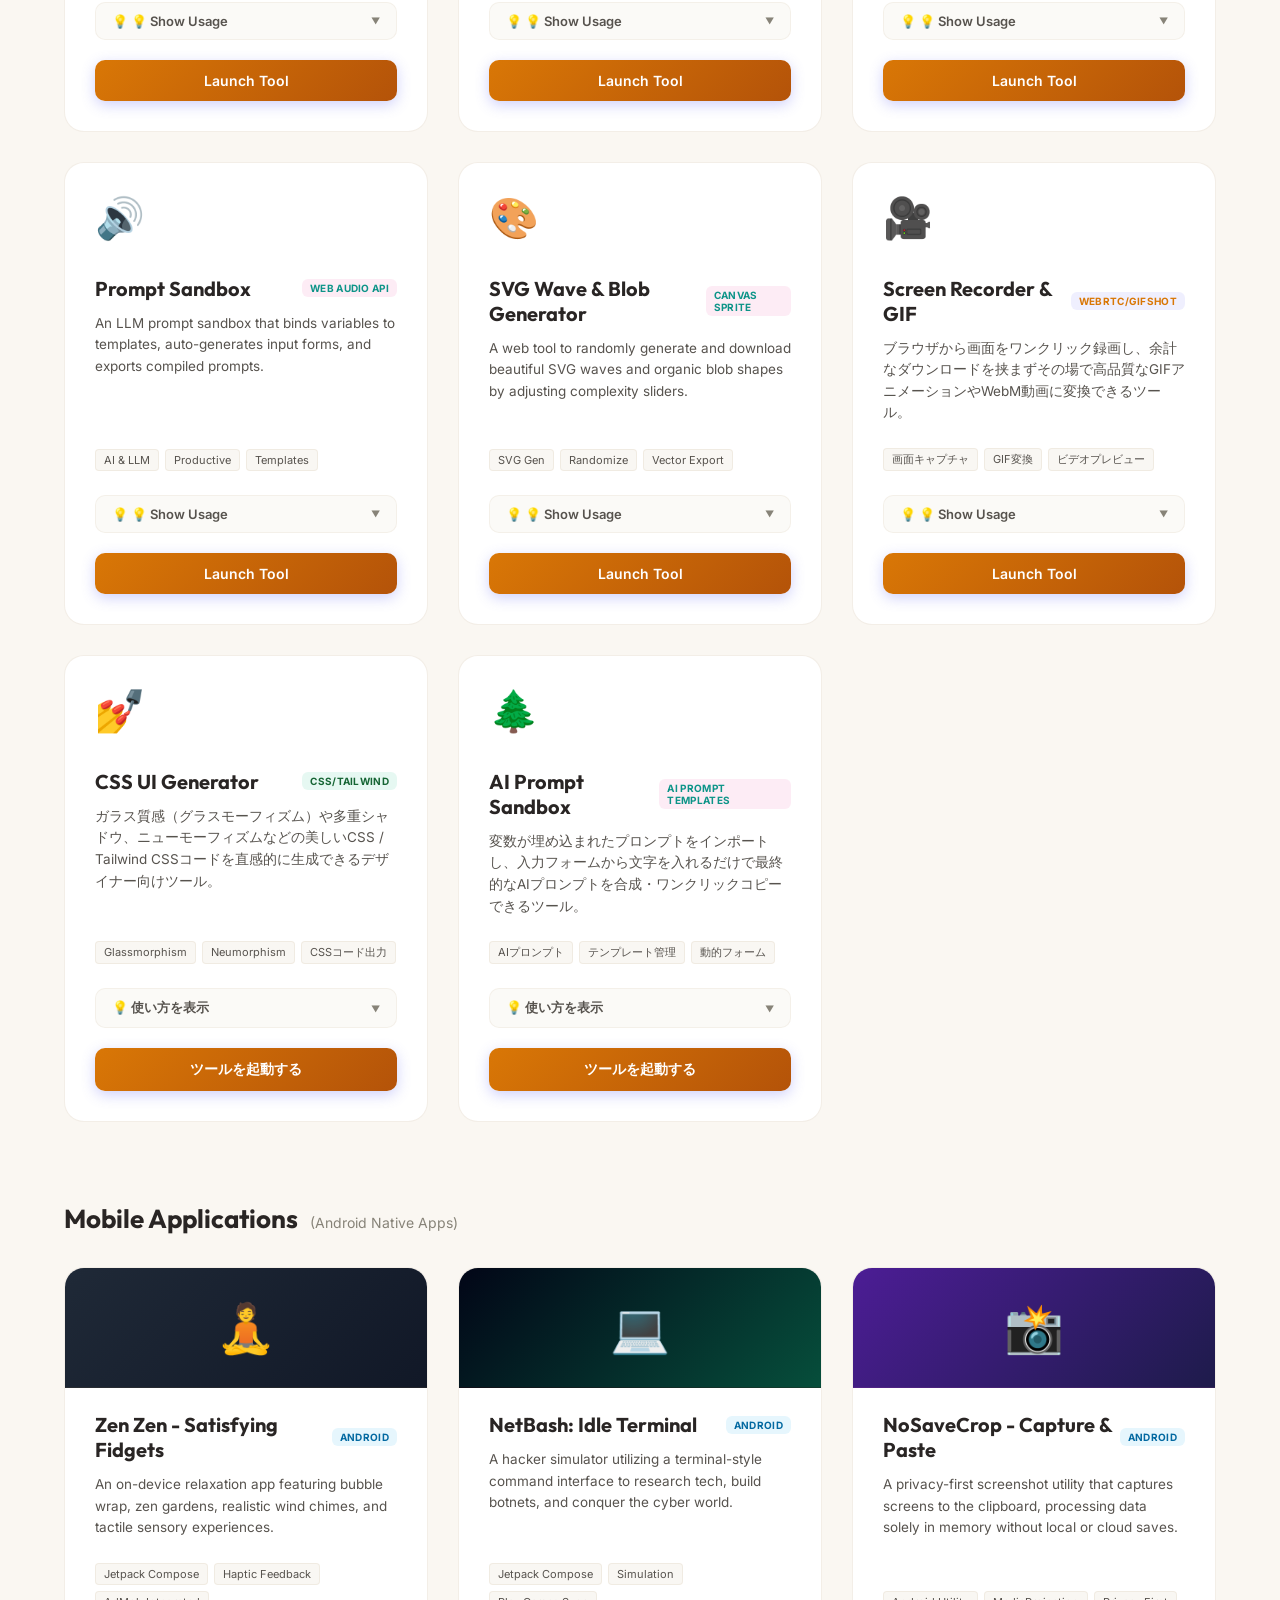
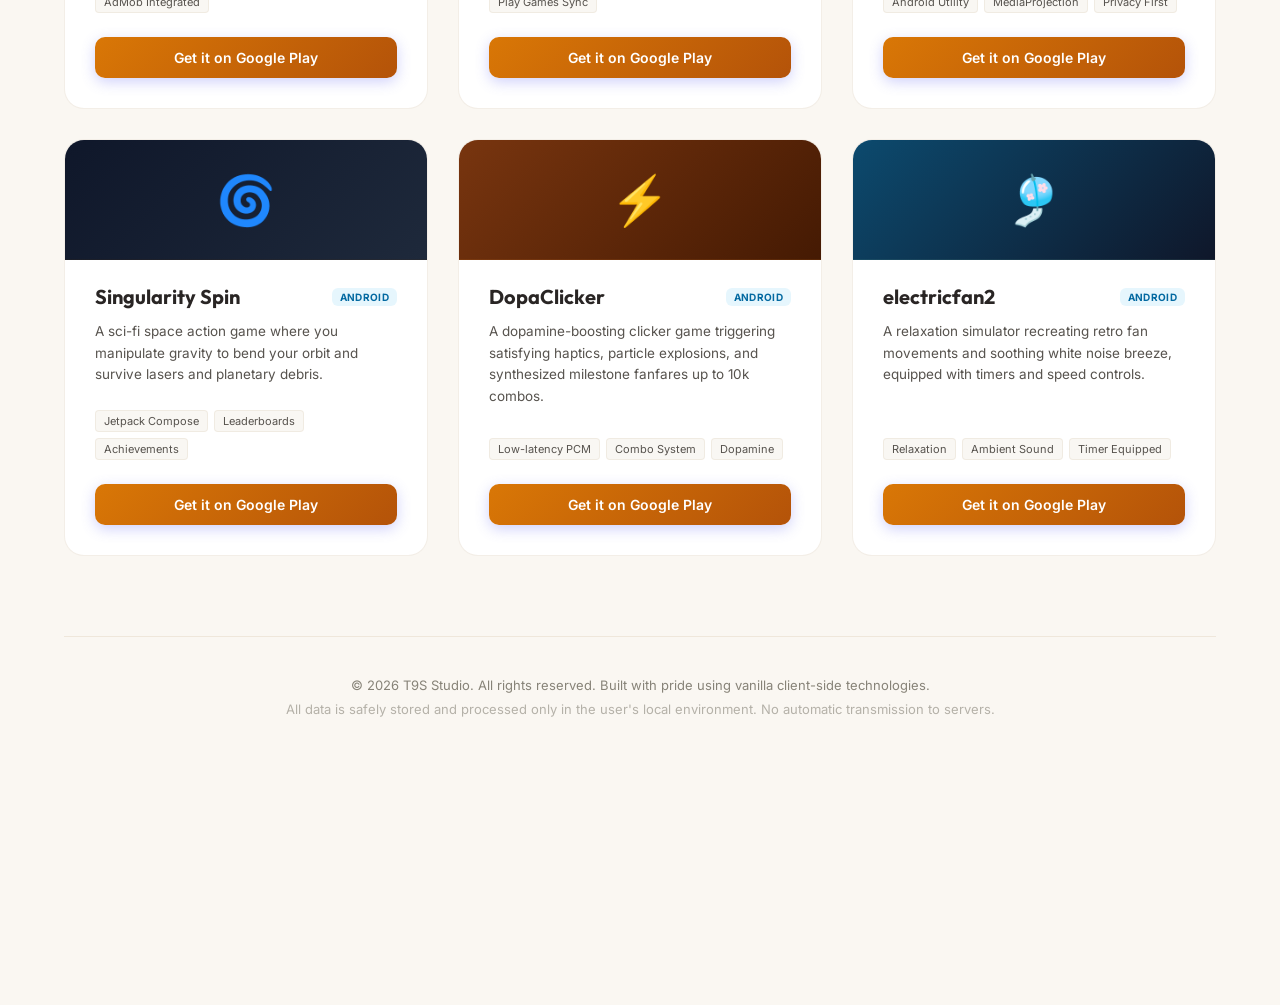
==== commit a3fdb0d4: "Implement multilingual localization (JP/EN) with automatic language detection" ====
--- a/index.html
+++ b/index.html
@@ -23,20 +23,24 @@
                 <span class="portal-logo-icon">🚀</span>
                 <div class="portal-logo-text">
                     <h1>T9S Studio</h1>
-                    <p>High-Performance, Privacy-First Utilities</p>
+                    <p data-i18n="portal-subtitle">High-Performance, Privacy-First Utilities</p>
                 </div>
             </div>
             <div class="header-nav">
-                <a href="#web-tools" class="nav-link">Web Tools</a>
-                <a href="#mobile-apps" class="nav-link">Mobile Apps</a>
-                <a href="#support-section" class="btn btn-secondary btn-sm" id="nav-support-btn">☕ Support Project</a>
+                <a href="#web-tools" class="nav-link" data-i18n="nav-web">Web Tools</a>
+                <a href="#mobile-apps" class="nav-link" data-i18n="nav-mobile">Mobile Apps</a>
+                <div class="lang-switcher">
+                    <button class="btn-lang" id="btn-lang-ja" onclick="setLanguage('ja')">JA</button>
+                    <button class="btn-lang" id="btn-lang-en" onclick="setLanguage('en')">EN</button>
+                </div>
+                <a href="#support-section" class="btn btn-secondary btn-sm" id="nav-support-btn" data-i18n="nav-support">☕ Support Project</a>
             </div>
         </header>
 
         <!-- ヒーローセクション -->
         <section class="hero-section">
-            <h2 class="hero-title">余計なサーバー処理は不要。<br><span class="gradient-text">あなたのデバイス上で完結。</span></h2>
-            <p class="hero-subtitle">
+            <h2 class="hero-title" data-i18n-html="hero-title">余計なサーバー処理は不要。<br><span class="gradient-text">あなたのデバイス上で完結。</span></h2>
+            <p class="hero-subtitle" data-i18n="hero-subtitle">
                 T9S Studio のツールは、データを外部のサーバーに送信せず、すべてブラウザ内（WebAssembly/IndexedDB）またはローカルデバイス上で動作します。安全、超高速、そして完全無料。
             </p>
         </section>
@@ -45,15 +49,15 @@
         <section class="fund-section" id="support-section">
             <div class="fund-card">
                 <div class="fund-info">
-                    <span class="fund-badge">🎯 PROJECT GOAL</span>
-                    <h3>新しい開発用PC基金 (High-Spec Dev Workstation Fund)</h3>
-                    <p>
+                    <span class="fund-badge" data-i18n="fund-badge">🎯 PROJECT GOAL</span>
+                    <h3 data-i18n="fund-title">新しい開発用PC基金 (High-Spec Dev Workstation Fund)</h3>
+                    <p data-i18n="fund-desc">
                         現在、より重いコンパイル処理やオンデバイスAI開発を快適に行うための「新しい開発用PC」の購入資金を募っています。もしツールが役に立ったと感じたら、開発者にコーヒーを奢っていただけると非常に嬉しいです！
                     </p>
                     <div class="fund-progress-container">
                         <div class="fund-progress-header">
-                            <span class="progress-raised">支援額: <strong>$185</strong> (約28,000円)</span>
-                            <span class="progress-target">目標: <strong>$1,200</strong></span>
+                            <span class="progress-raised" data-i18n-html="fund-raised">支援額: <strong>$185</strong> (約28,000円)</span>
+                            <span class="progress-target" data-i18n-html="fund-target">目標: <strong>$1,200</strong></span>
                         </div>
                         <div class="progress-bar-bg">
                             <div class="progress-bar-fill" id="pc-fund-progress" style="width: 15.4%;">
@@ -69,14 +73,14 @@
                     <a href="https://ko-fi.com/t9star" target="_blank" class="btn btn-outline btn-lg" id="fund-kofi-btn">
                         <span class="btn-icon">❤️</span> Ko-fi で支援する
                     </a>
-                    <p class="unlock-note">※ $3以上の支援で、ツールの「Pro版アンロックキー」を入手できます！</p>
+                    <p class="unlock-note" data-i18n="fund-note">※ $3以上の支援で、ツールの「Pro版アンロックキー」を入手できます！</p>
                 </div>
             </div>
         </section>
 
         <!-- メインセクション：Webツール -->
         <section class="section-container" id="web-tools">
-            <h3 class="section-title">Web Utilities <span class="section-subtitle">(ブラウザ完結型Webツール)</span></h3>
+            <h3 class="section-title" data-i18n-html="section-web-title">Web Utilities <span class="section-subtitle">(ブラウザ完結型Webツール)</span></h3>
             <div class="card-grid">
                 <!-- Mockup Studio -->
                 <article class="app-card">
@@ -412,7 +416,7 @@
 
         <!-- メインセクション：モバイルアプリ -->
         <section class="section-container" id="mobile-apps">
-            <h3 class="section-title">Mobile Applications <span class="section-subtitle">(Androidネイティブアプリ)</span></h3>
+            <h3 class="section-title" data-i18n-html="section-mobile-title">Mobile Applications <span class="section-subtitle">(Androidネイティブアプリ)</span></h3>
             <div class="card-grid">
                 <!-- 禅禅 (Zen Zen) -->
                 <article class="app-card">
@@ -550,9 +554,10 @@
 
         <!-- フッター -->
         <footer class="portal-footer">
-            <p>&copy; 2026 T9S Studio. All rights reserved. Built with pride using vanilla client-side technologies.</p>
-            <p class="footer-privacy">すべてのデータはユーザーのローカル環境でのみ安全に保存・処理されます。サーバーへの自動送信はありません。</p>
+            <p data-i18n-html="footer-text">&copy; 2026 T9S Studio. All rights reserved. Built with pride using vanilla client-side technologies.</p>
+            <p class="footer-privacy" data-i18n="footer-privacy">すべてのデータはユーザーのローカル環境でのみ安全に保存・処理されます。サーバーへの自動送信はありません。</p>
         </footer>
     </div>
+    <script src="app.js?v=1.0" defer></script>
 </body>
 </html>
--- a/style.css
+++ b/style.css
@@ -138,6 +138,38 @@
     color: var(--text-primary);
 }
 
+/* 言語スイッチャー */
+.lang-switcher {
+    display: flex;
+    gap: 2px;
+    background: rgba(139, 92, 26, 0.05);
+    border: 1px solid rgba(139, 92, 26, 0.1);
+    border-radius: var(--radius-sm);
+    padding: 2px;
+}
+
+.btn-lang {
+    background: transparent;
+    border: none;
+    color: var(--text-secondary);
+    font-size: 10px;
+    font-weight: 700;
+    padding: 3px 6px;
+    cursor: pointer;
+    border-radius: 4px;
+    transition: all 0.2s;
+}
+
+.btn-lang.active {
+    background: var(--primary-color);
+    color: white;
+    box-shadow: 0 2px 6px rgba(217, 119, 6, 0.15);
+}
+
+.btn-lang:hover:not(.active) {
+    color: var(--text-primary);
+}
+
 /* ヒーローセクション */
 .hero-section {
     text-align: center;
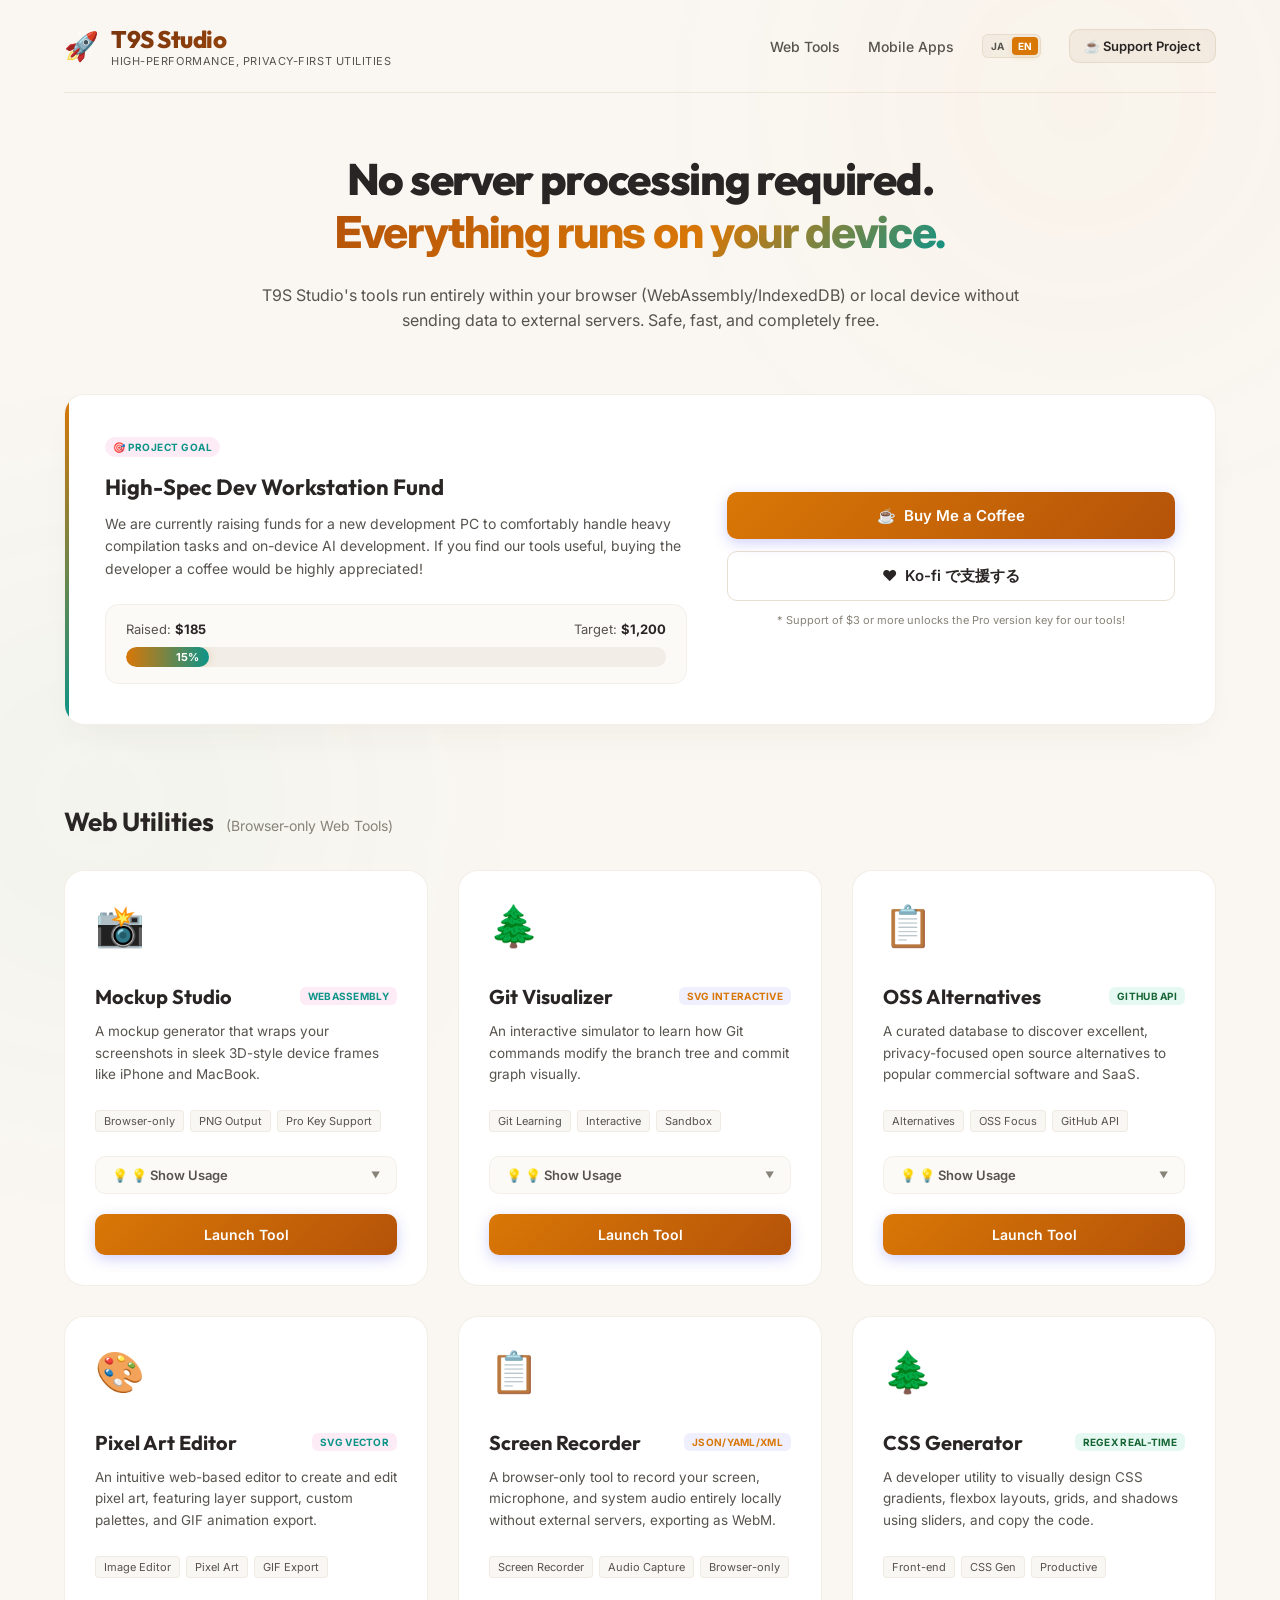
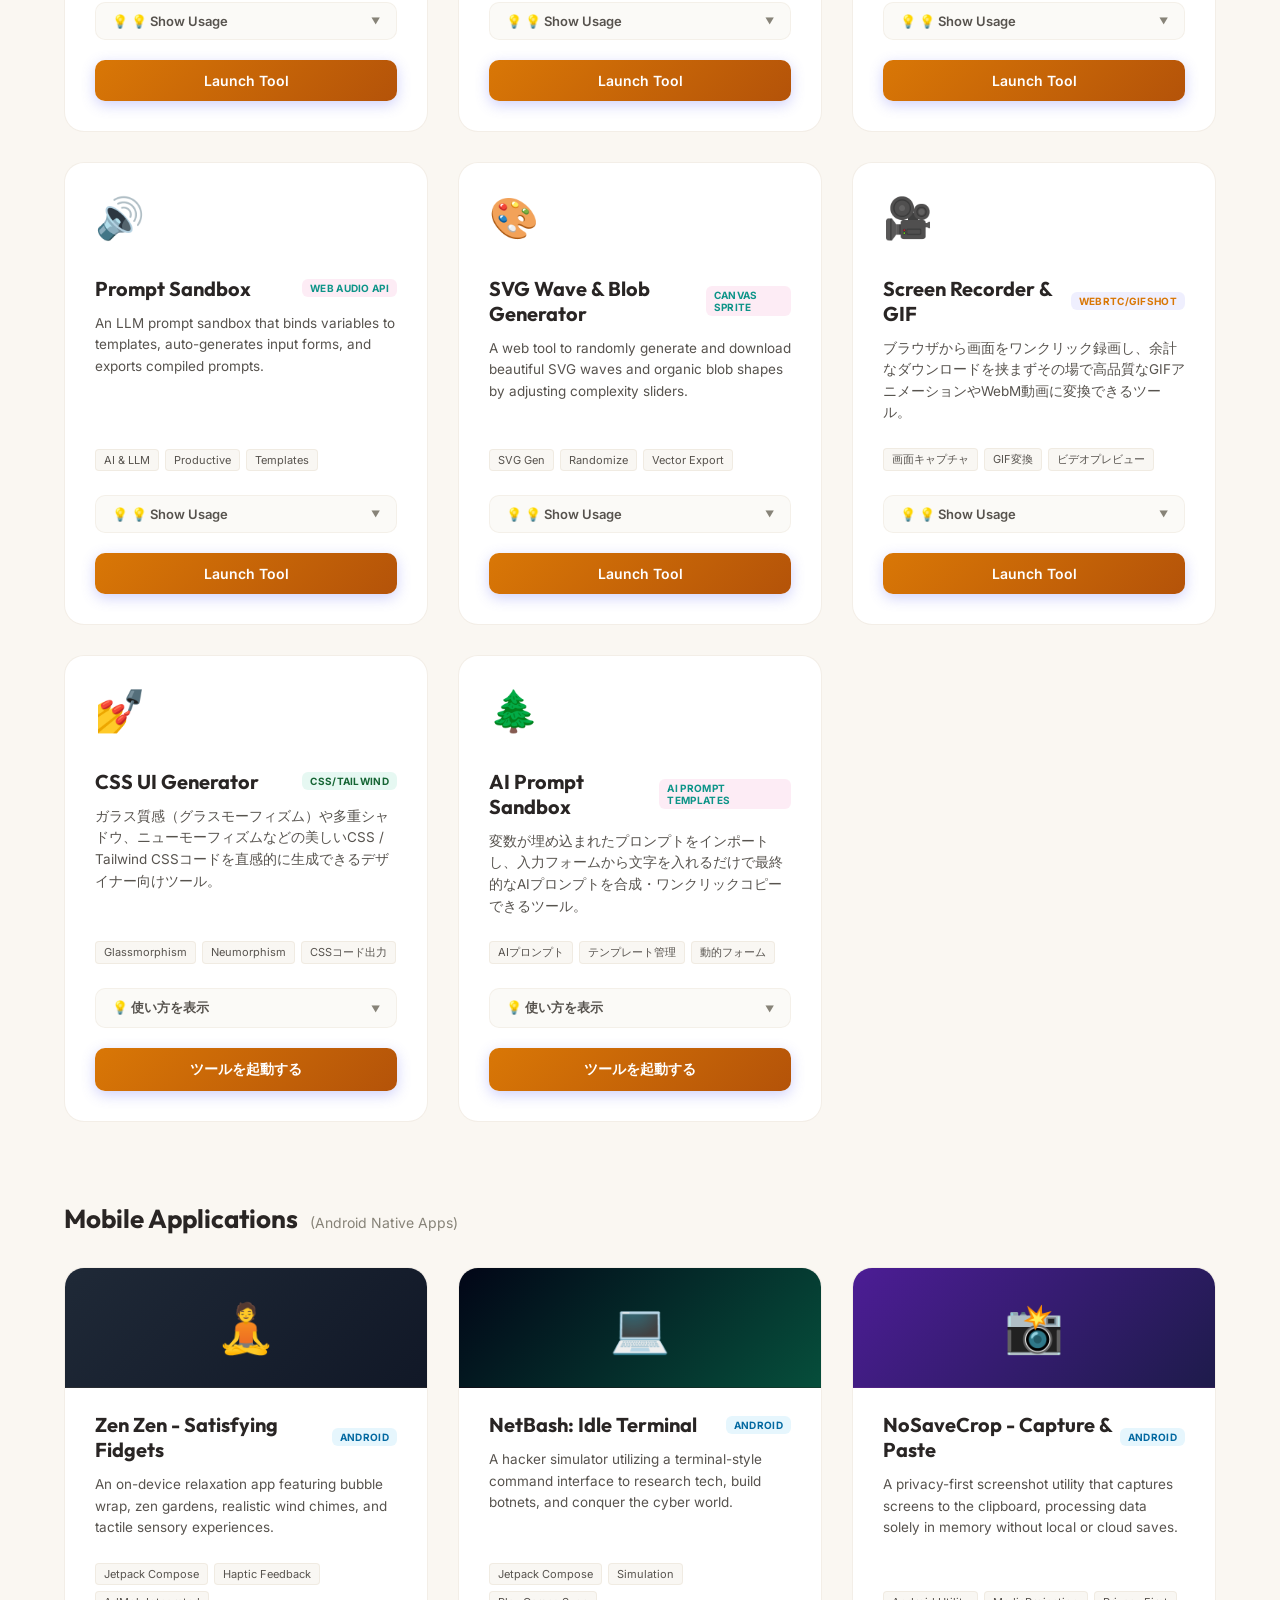
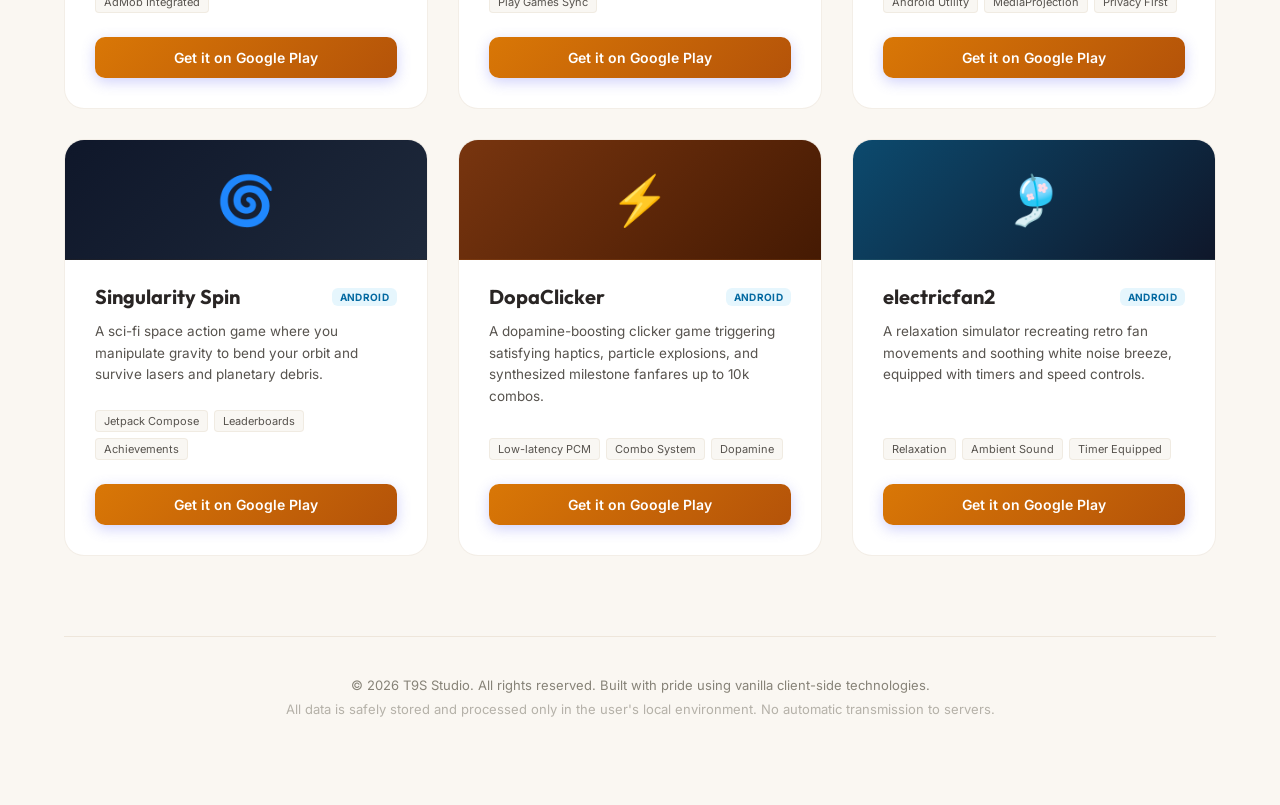
==== commit 42b5d9df: "Fix smooth scroll hijacking, overflow root conflicts, and floating background scrollbar jumping" ====
--- a/index.html
+++ b/index.html
@@ -9,7 +9,7 @@
     <link rel="preconnect" href="https://fonts.googleapis.com">
     <link rel="preconnect" href="https://fonts.gstatic.com" crossorigin>
     <link href="https://fonts.googleapis.com/css2?family=Inter:wght@300;400;500;600;700&family=Outfit:wght@400;500;600;700;800&display=swap" rel="stylesheet">
-    <link rel="stylesheet" href="style.css?v=1.2">
+    <link rel="stylesheet" href="style.css?v=1.3">
 </head>
 <body>
     <!-- 背景アニメーション装飾 -->
--- a/style.css
+++ b/style.css
@@ -27,21 +27,25 @@
     margin: 0;
     padding: 0;
     font-family: var(--font-sans);
+    -webkit-font-smoothing: antialiased;
+}
+
+html {
     scroll-behavior: smooth;
-    -webkit-font-smoothing: antialiased;
-}
-
-html, body {
+    overflow-x: clip;
+}
+
+body {
     background-color: var(--bg-dark);
     color: var(--text-primary);
     min-height: 100vh;
-    overflow-x: hidden;
+    overflow-x: clip;
     position: relative;
 }
 
 /* 背景グロー装飾 */
 .bg-glow {
-    position: absolute;
+    position: fixed;
     width: 600px;
     height: 600px;
     border-radius: 50%;
@@ -49,6 +53,7 @@
     z-index: -1;
     pointer-events: none;
     opacity: 0.08;
+    transform: translateZ(0);
 }
 
 .bg-glow-1 {
@@ -317,8 +322,10 @@
 }
 
 /* セクション設定 */
+.fund-section,
 .section-container {
     margin-bottom: 80px;
+    scroll-margin-top: 24px;
 }
 
 .section-title {
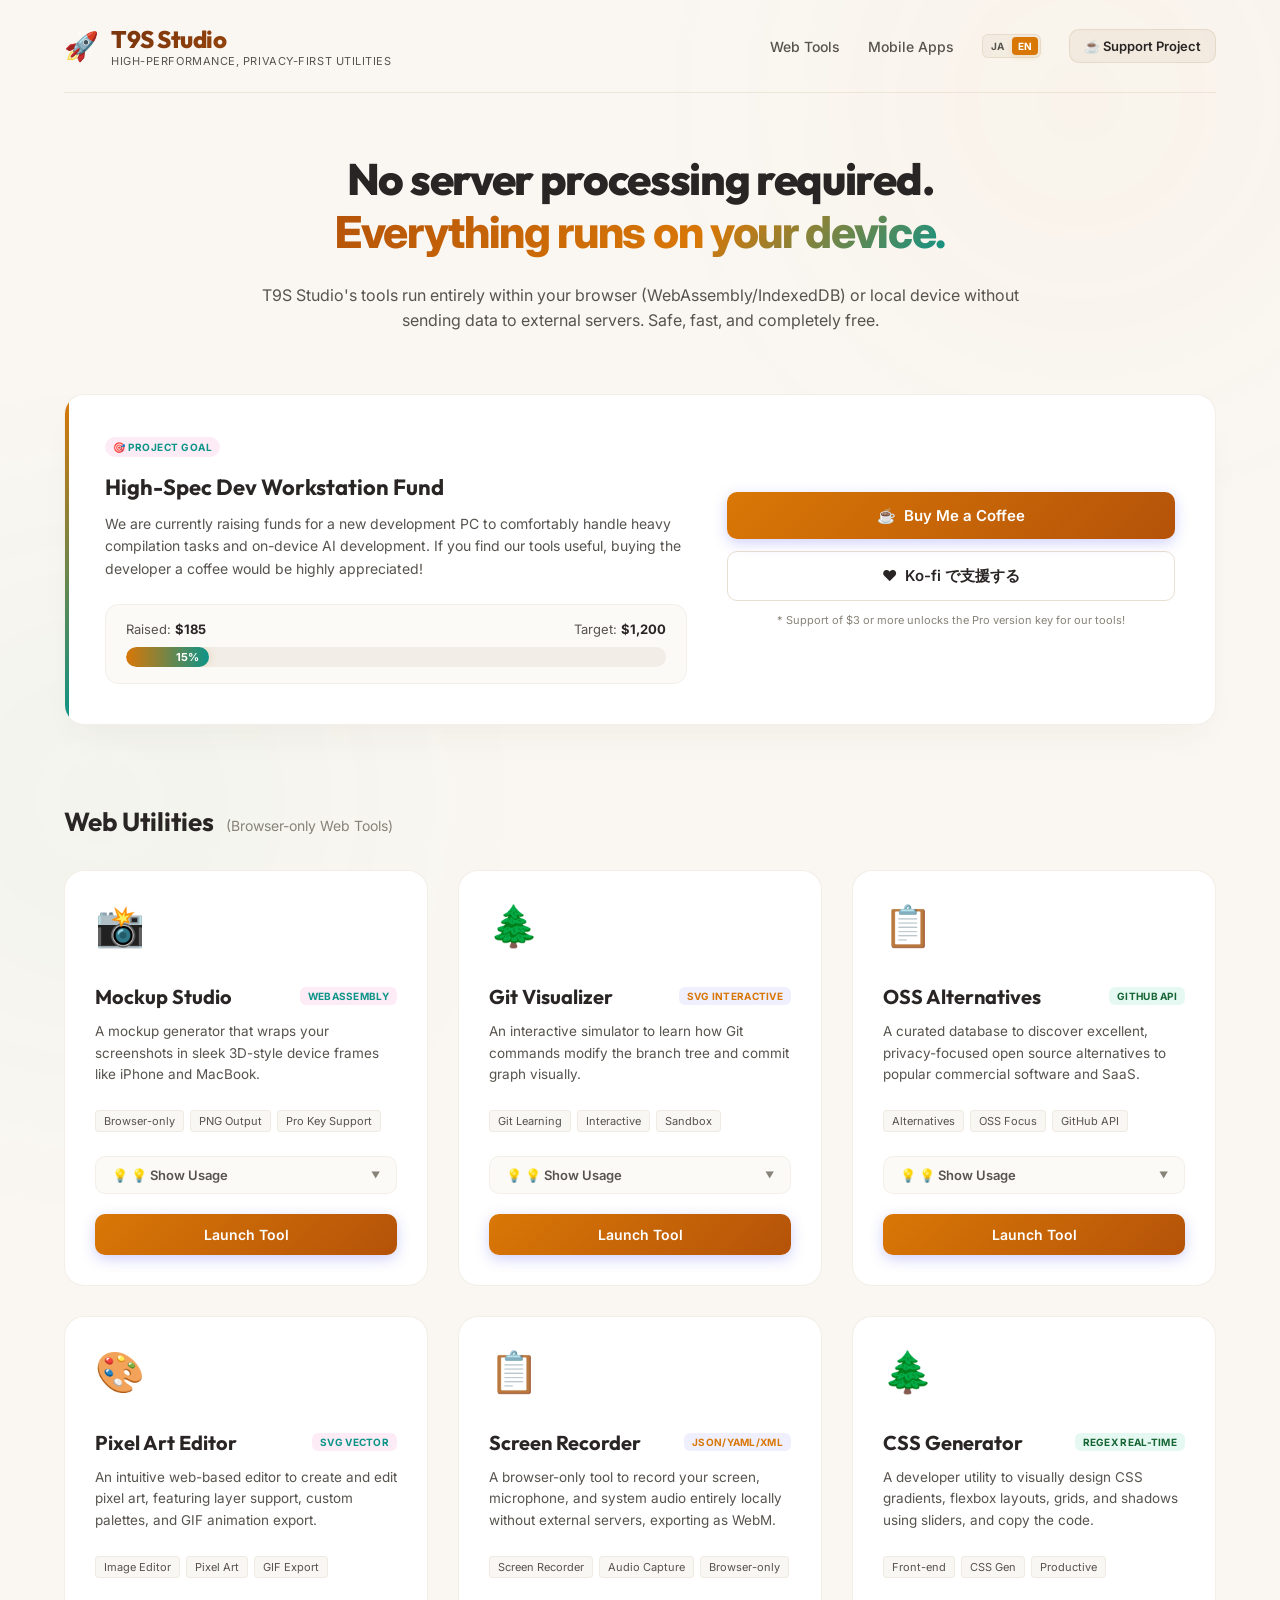
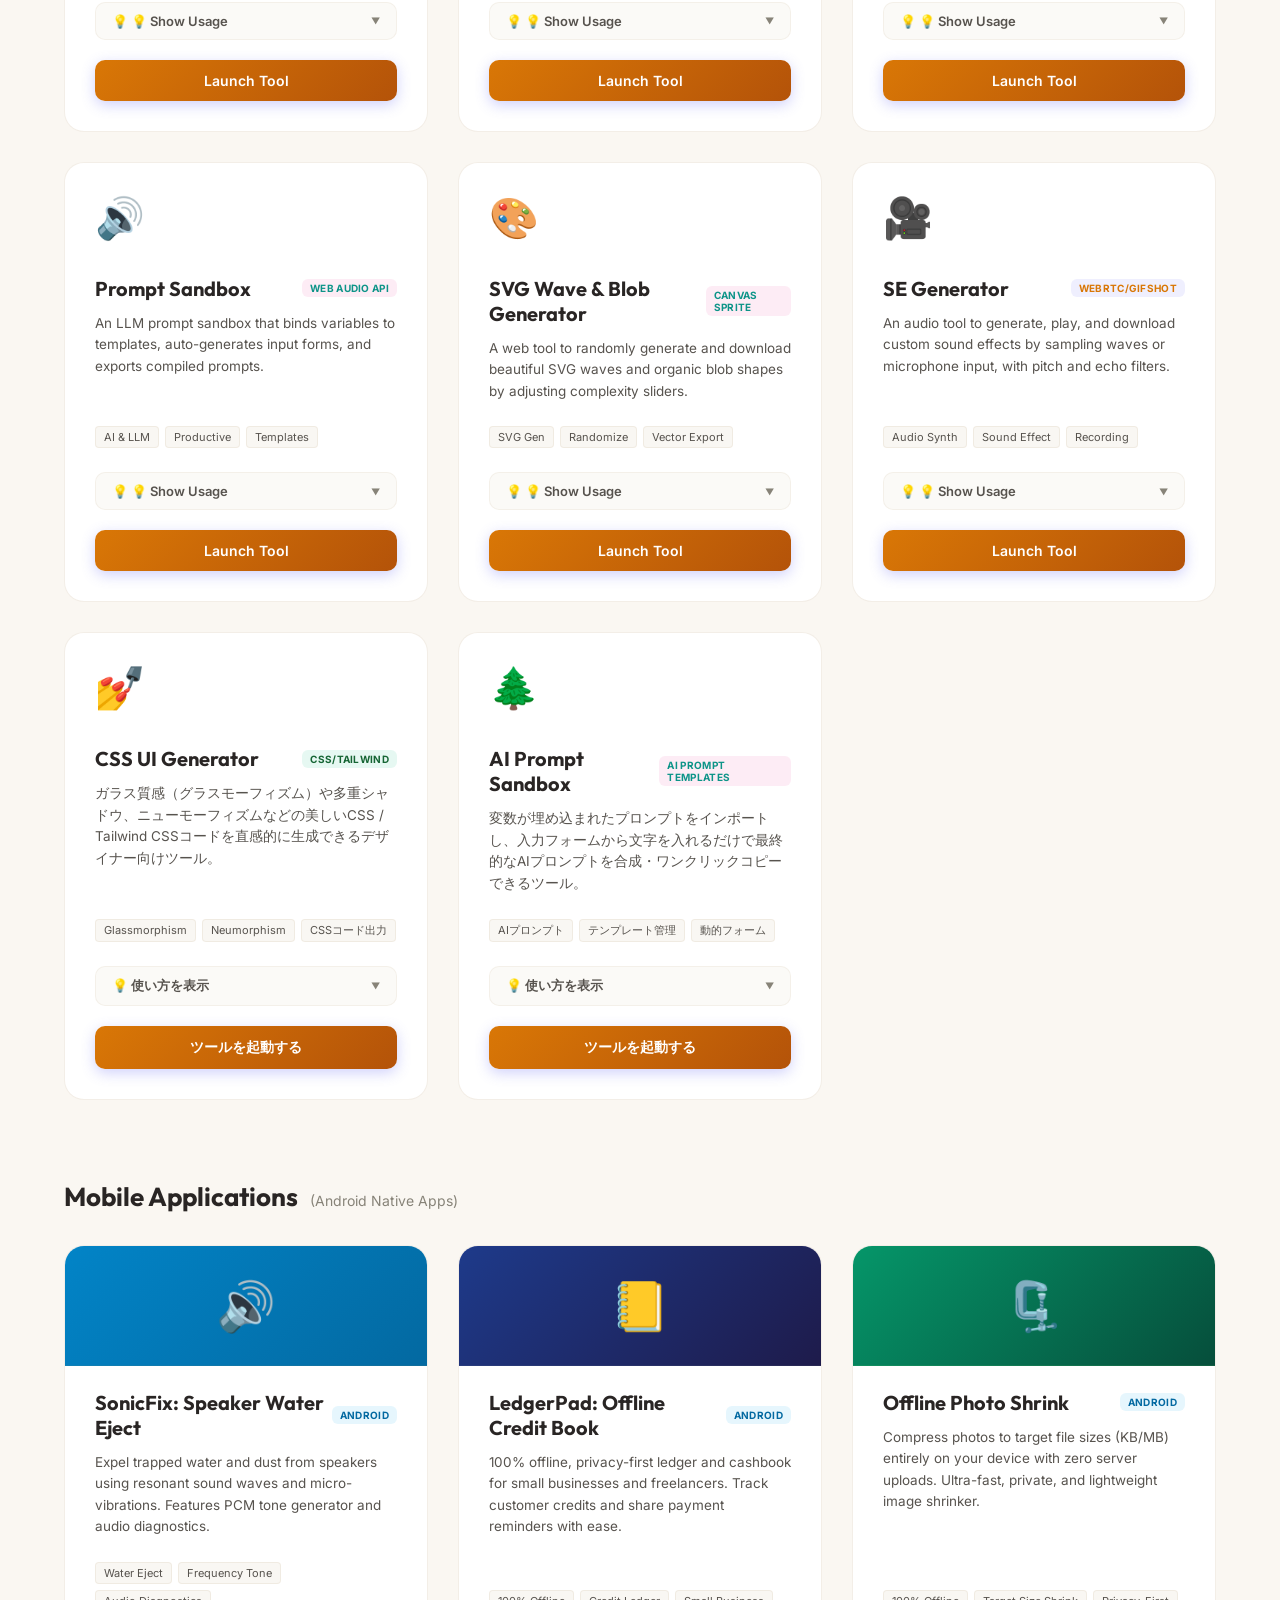
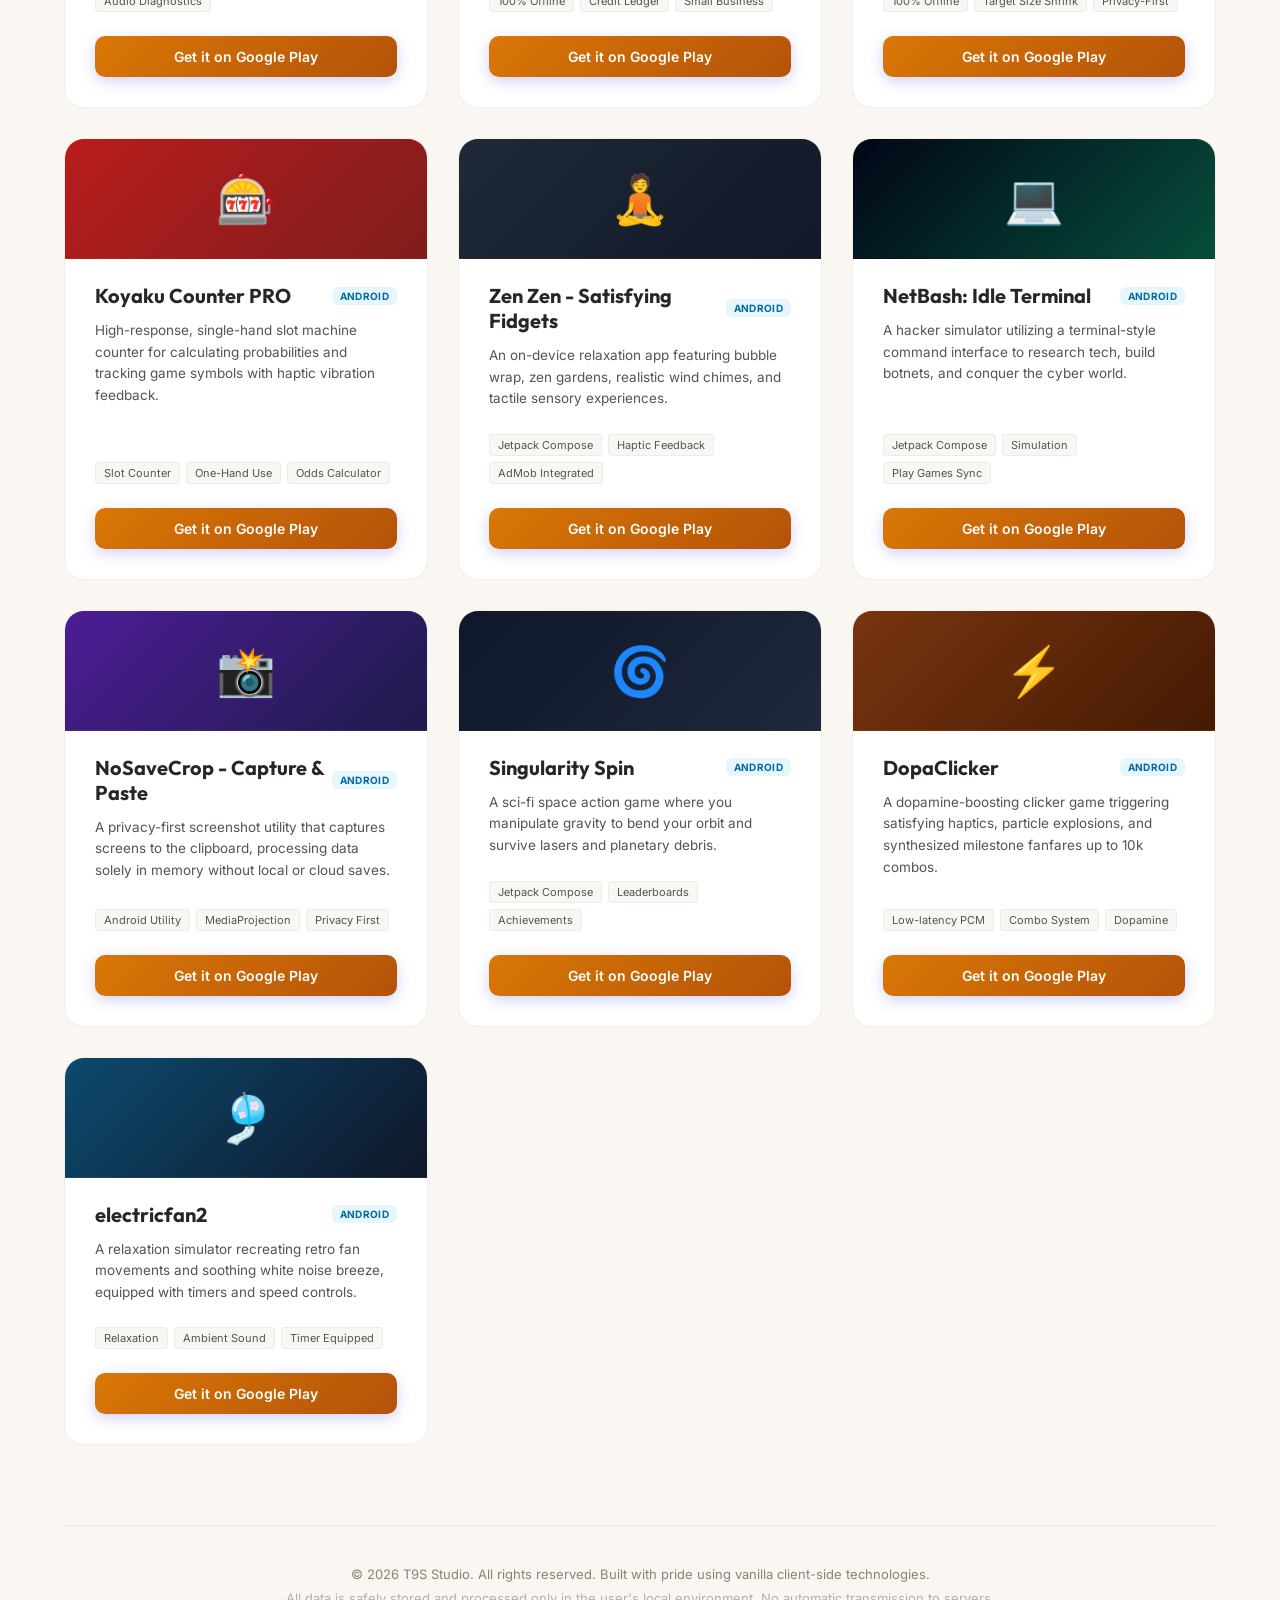
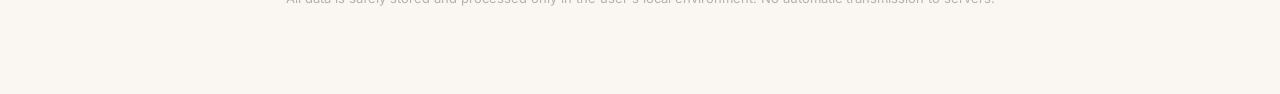
==== commit cedea89e: "Add 4 newly released Android apps (SonicFix, LedgerPad, OfflinePhotoShrink, KoyakuCounterPRO) with m" ====
--- a/index.html
+++ b/index.html
@@ -418,6 +418,94 @@
         <section class="section-container" id="mobile-apps">
             <h3 class="section-title" data-i18n-html="section-mobile-title">Mobile Applications <span class="section-subtitle">(Androidネイティブアプリ)</span></h3>
             <div class="card-grid">
+                <!-- SonicFix -->
+                <article class="app-card">
+                    <div class="card-image-header" style="background: linear-gradient(135deg, #0284c7, #0369a1);">
+                        <span class="app-logo-large">🔊</span>
+                    </div>
+                    <div class="card-content">
+                        <div class="card-header-row">
+                            <h4>SonicFix: 水抜き・音波掃除</h4>
+                            <span class="badge badge-info">Android</span>
+                        </div>
+                        <p class="card-desc">スピーカーに入り込んだ水滴やホコリを共振音波と超音波微振動で安全に弾き飛ばす排水アプリ。PCM周波数トーン生成や音響診断機能も搭載。</p>
+                        <div class="card-tags">
+                            <span class="tag">音波水抜き</span>
+                            <span class="tag">周波数ジェネレータ</span>
+                            <span class="tag">オーディオ診断</span>
+                        </div>
+                        <div class="card-actions">
+                            <a href="https://play.google.com/store/apps/details?id=jp.tpp.t9s.sonicfix" target="_blank" class="btn btn-primary btn-block" id="download-sonicfix-btn">Google Play で入手</a>
+                        </div>
+                    </div>
+                </article>
+
+                <!-- LedgerPad -->
+                <article class="app-card">
+                    <div class="card-image-header" style="background: linear-gradient(135deg, #1e3a8a, #1e1b4b);">
+                        <span class="app-logo-large">📒</span>
+                    </div>
+                    <div class="card-content">
+                        <div class="card-header-row">
+                            <h4>ツケ帳・売掛金ノート - LedgerPad</h4>
+                            <span class="badge badge-info">Android</span>
+                        </div>
+                        <p class="card-desc">クラウド不要・100%端末内で安全に完結する個人事業主・スモールビジネス向けツケ・売掛金・現金出納帳管理ノート。期日リマインダー共有にも対応。</p>
+                        <div class="card-tags">
+                            <span class="tag">100% オフライン</span>
+                            <span class="tag">売掛金・ツケ帳</span>
+                            <span class="tag">スモールビジネス</span>
+                        </div>
+                        <div class="card-actions">
+                            <a href="https://play.google.com/store/apps/details?id=jp.tpp.t9s.ledgerpad" target="_blank" class="btn btn-primary btn-block" id="download-ledgerpad-btn">Google Play で入手</a>
+                        </div>
+                    </div>
+                </article>
+
+                <!-- Offline Photo Shrink -->
+                <article class="app-card">
+                    <div class="card-image-header" style="background: linear-gradient(135deg, #059669, #064e3b);">
+                        <span class="app-logo-large">🗜️</span>
+                    </div>
+                    <div class="card-content">
+                        <div class="card-header-row">
+                            <h4>Offline Photo Shrink</h4>
+                            <span class="badge badge-info">Android</span>
+                        </div>
+                        <p class="card-desc">サーバーへの画像送信ゼロ。端末内のローカル処理だけで写真や画像を目標ファイルサイズ（KB/MB）へ超高速に圧縮できる軽量画像リデューサー。</p>
+                        <div class="card-tags">
+                            <span class="tag">完全オフライン</span>
+                            <span class="tag">サイズ指定圧縮</span>
+                            <span class="tag">プライバシー第一</span>
+                        </div>
+                        <div class="card-actions">
+                            <a href="https://play.google.com/store/apps/details?id=jp.tpp.t9s.photoshrink" target="_blank" class="btn btn-primary btn-block" id="download-photoshrink-btn">Google Play で入手</a>
+                        </div>
+                    </div>
+                </article>
+
+                <!-- 小役カウンターPRO -->
+                <article class="app-card">
+                    <div class="card-image-header" style="background: linear-gradient(135deg, #b91c1c, #7f1d1d);">
+                        <span class="app-logo-large">🎰</span>
+                    </div>
+                    <div class="card-content">
+                        <div class="card-header-row">
+                            <h4>小役カウンターPRO</h4>
+                            <span class="badge badge-info">Android</span>
+                        </div>
+                        <p class="card-desc">パチスロの設定推測や子役カウントを片手で快適に行えるシンプル＆高レスポンスなカウンター。バイブレーション通知や出現率の自動計算に対応。</p>
+                        <div class="card-tags">
+                            <span class="tag">設定判別</span>
+                            <span class="tag">片手操作</span>
+                            <span class="tag">確率自動計算</span>
+                        </div>
+                        <div class="card-actions">
+                            <a href="https://play.google.com/store/apps/details?id=jp.app.t9s.koyaku" target="_blank" class="btn btn-primary btn-block" id="download-koyaku-btn">Google Play で入手</a>
+                        </div>
+                    </div>
+                </article>
+
                 <!-- 禅禅 (Zen Zen) -->
                 <article class="app-card">
                     <div class="card-image-header" style="background: linear-gradient(135deg, #1f2937, #111827);">
@@ -558,6 +646,6 @@
             <p class="footer-privacy" data-i18n="footer-privacy">すべてのデータはユーザーのローカル環境でのみ安全に保存・処理されます。サーバーへの自動送信はありません。</p>
         </footer>
     </div>
-    <script src="app.js?v=1.0" defer></script>
+    <script src="app.js?v=1.1" defer></script>
 </body>
 </html>
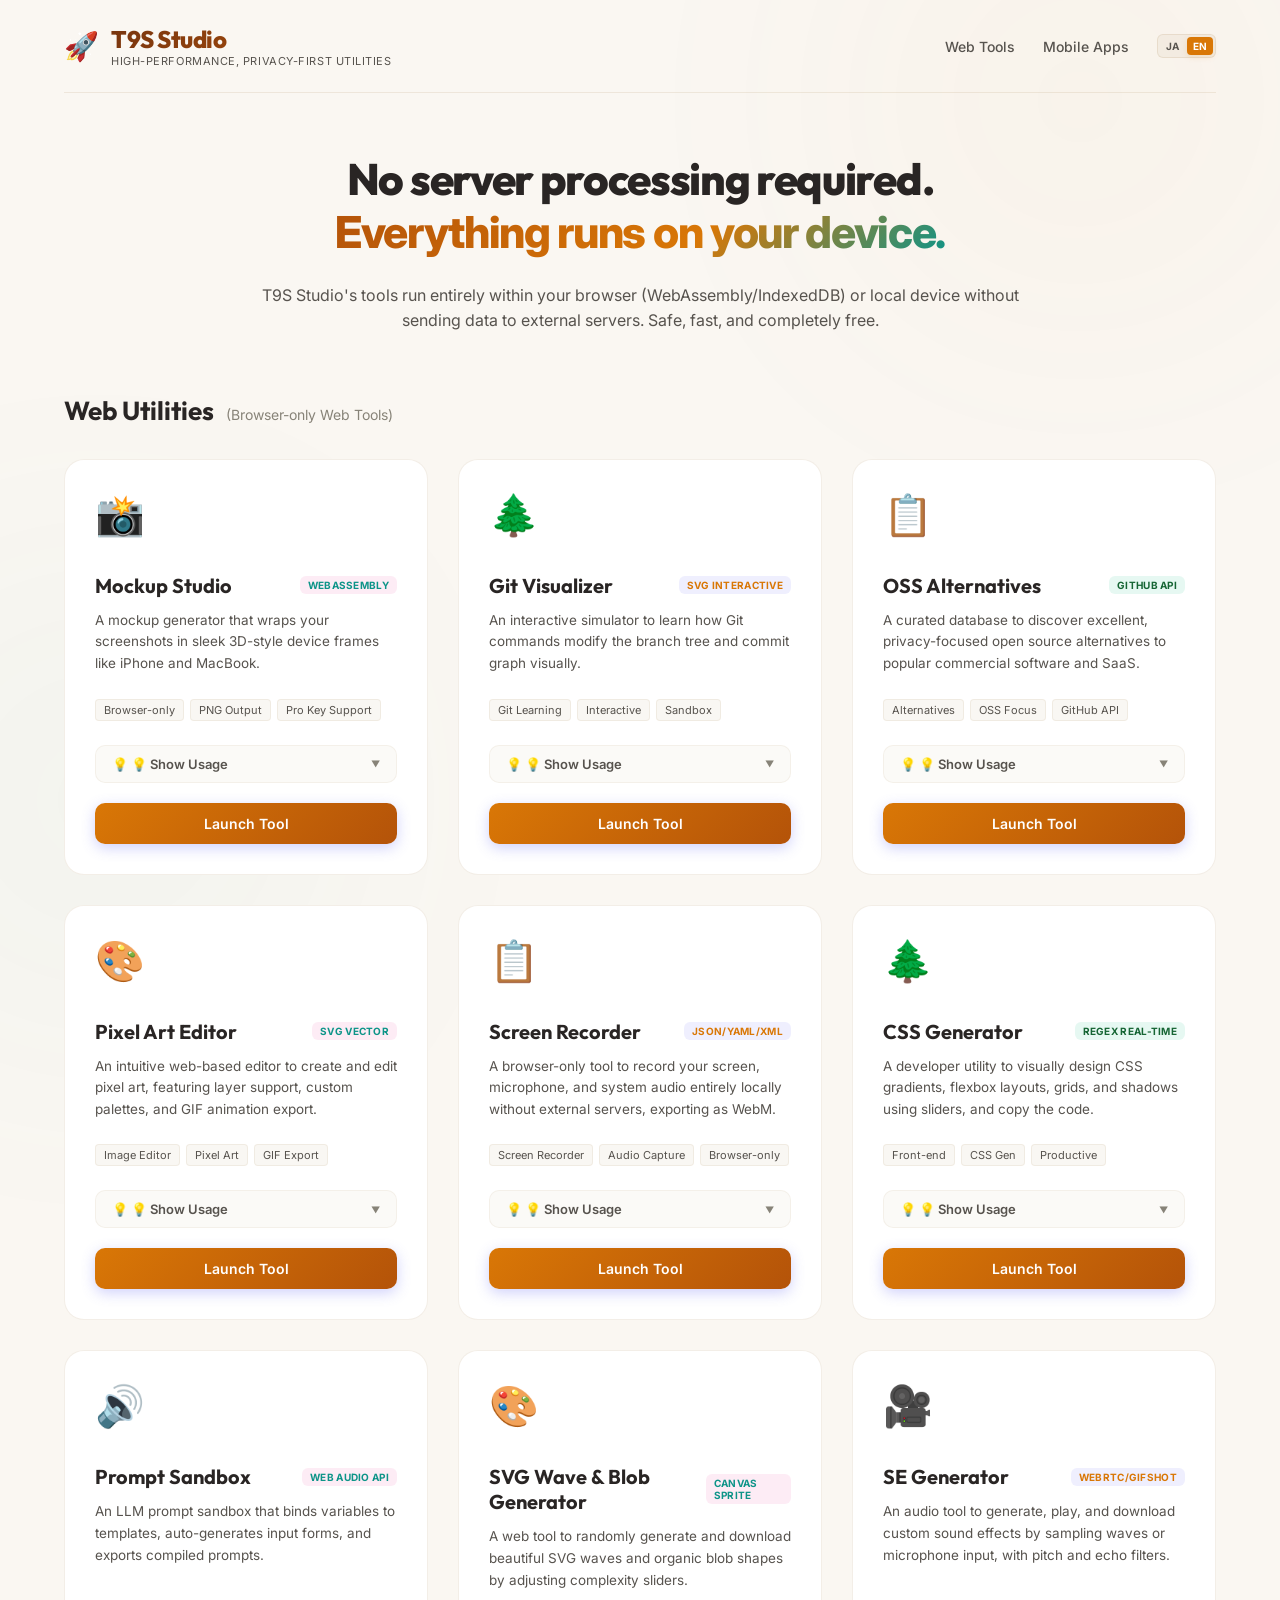
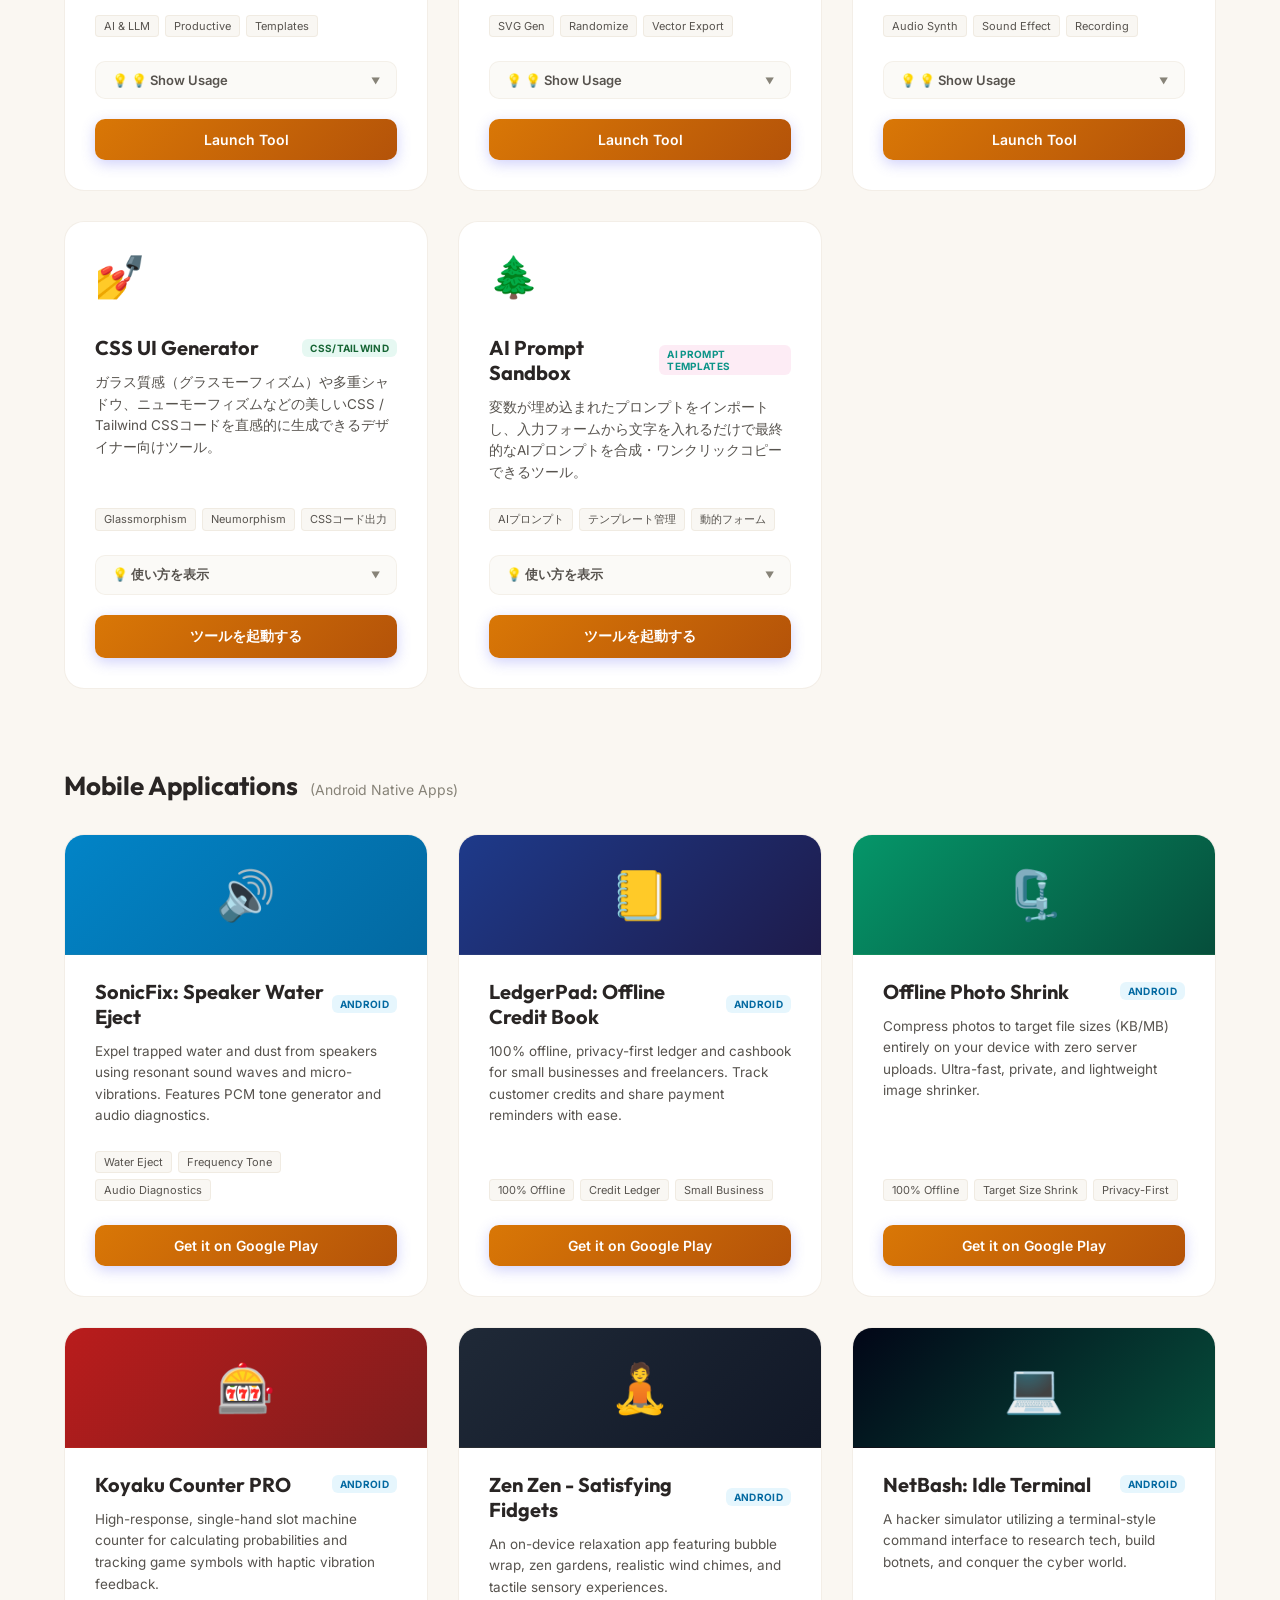
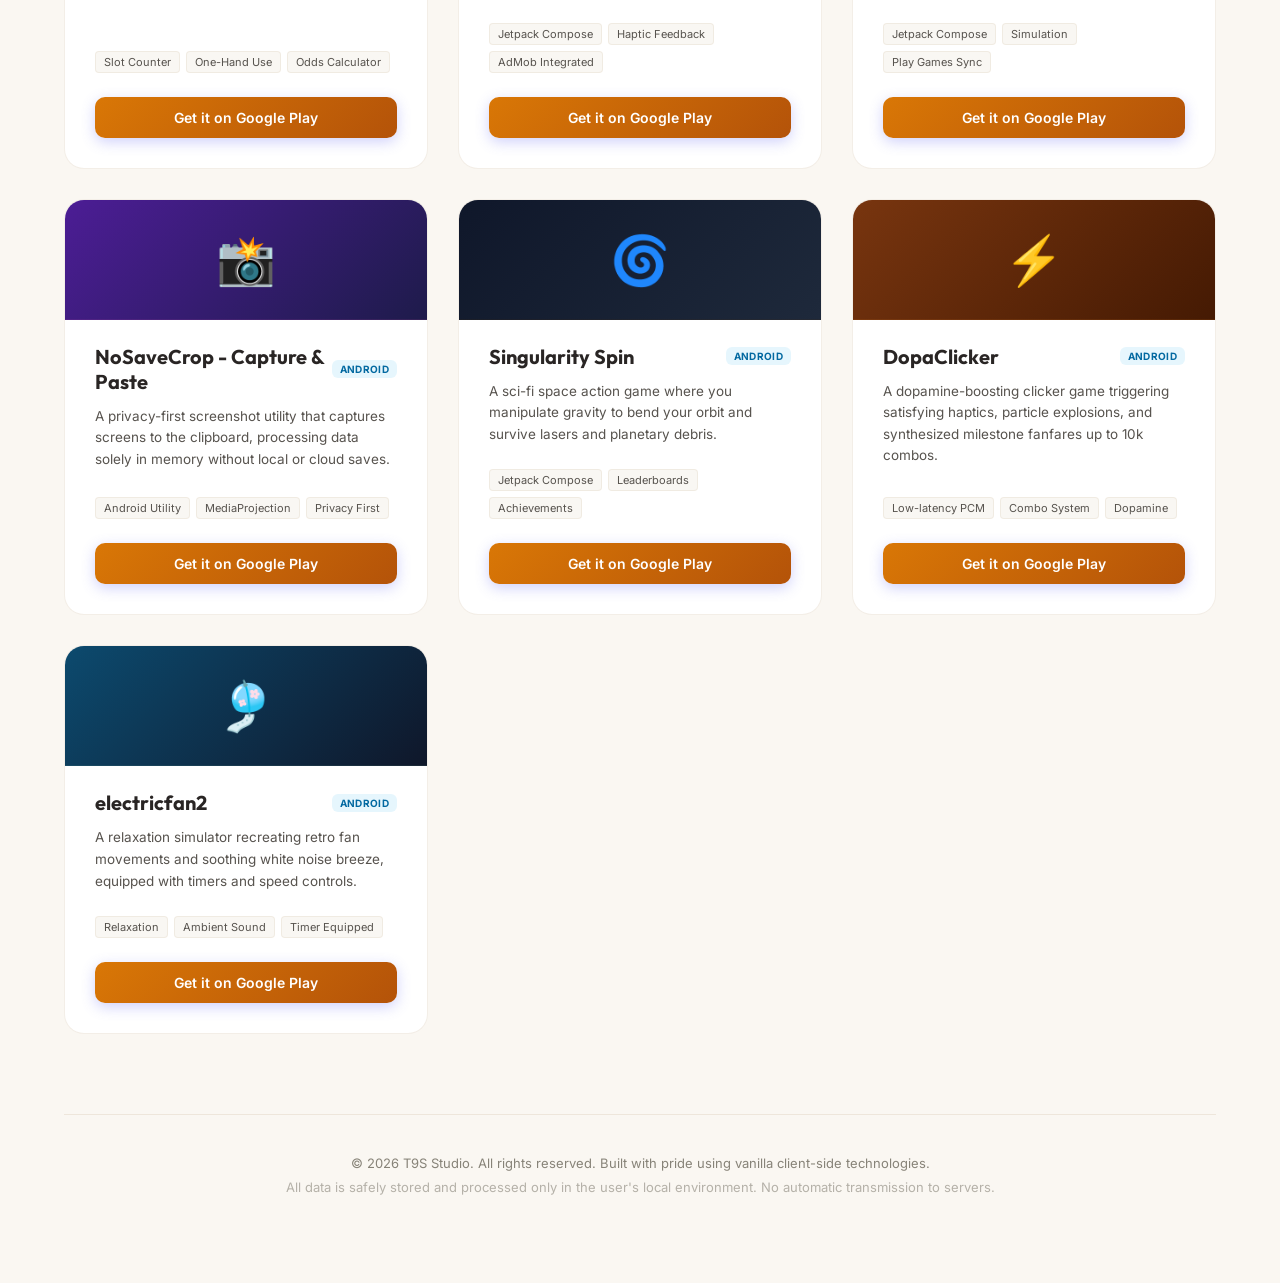
==== commit 3c39bb36: "Remove unused fund/coffee support section and nav button" ====
--- a/index.html
+++ b/index.html
@@ -33,7 +33,6 @@
                     <button class="btn-lang" id="btn-lang-ja" onclick="setLanguage('ja')">JA</button>
                     <button class="btn-lang" id="btn-lang-en" onclick="setLanguage('en')">EN</button>
                 </div>
-                <a href="#support-section" class="btn btn-secondary btn-sm" id="nav-support-btn" data-i18n="nav-support">☕ Support Project</a>
             </div>
         </header>
 
@@ -45,39 +44,6 @@
             </p>
         </section>
 
-        <!-- PC基金＆寄付ウィジェット -->
-        <section class="fund-section" id="support-section">
-            <div class="fund-card">
-                <div class="fund-info">
-                    <span class="fund-badge" data-i18n="fund-badge">🎯 PROJECT GOAL</span>
-                    <h3 data-i18n="fund-title">新しい開発用PC基金 (High-Spec Dev Workstation Fund)</h3>
-                    <p data-i18n="fund-desc">
-                        現在、より重いコンパイル処理やオンデバイスAI開発を快適に行うための「新しい開発用PC」の購入資金を募っています。もしツールが役に立ったと感じたら、開発者にコーヒーを奢っていただけると非常に嬉しいです！
-                    </p>
-                    <div class="fund-progress-container">
-                        <div class="fund-progress-header">
-                            <span class="progress-raised" data-i18n-html="fund-raised">支援額: <strong>$185</strong> (約28,000円)</span>
-                            <span class="progress-target" data-i18n-html="fund-target">目標: <strong>$1,200</strong></span>
-                        </div>
-                        <div class="progress-bar-bg">
-                            <div class="progress-bar-fill" id="pc-fund-progress" style="width: 15.4%;">
-                                <span class="progress-percent">15%</span>
-                            </div>
-                        </div>
-                    </div>
-                </div>
-                <div class="fund-actions">
-                    <a href="https://www.buymeacoffee.com/t9star" target="_blank" class="btn btn-primary btn-lg" id="fund-bmc-btn">
-                        <span class="btn-icon">☕</span> Buy Me a Coffee
-                    </a>
-                    <a href="https://ko-fi.com/t9star" target="_blank" class="btn btn-outline btn-lg" id="fund-kofi-btn">
-                        <span class="btn-icon">❤️</span> Ko-fi で支援する
-                    </a>
-                    <p class="unlock-note" data-i18n="fund-note">※ $3以上の支援で、ツールの「Pro版アンロックキー」を入手できます！</p>
-                </div>
-            </div>
-        </section>
-
         <!-- メインセクション：Webツール -->
         <section class="section-container" id="web-tools">
             <h3 class="section-title" data-i18n-html="section-web-title">Web Utilities <span class="section-subtitle">(ブラウザ完結型Webツール)</span></h3>
@@ -646,6 +612,6 @@
             <p class="footer-privacy" data-i18n="footer-privacy">すべてのデータはユーザーのローカル環境でのみ安全に保存・処理されます。サーバーへの自動送信はありません。</p>
         </footer>
     </div>
-    <script src="app.js?v=1.1" defer></script>
+    <script src="app.js?v=1.2" defer></script>
 </body>
 </html>
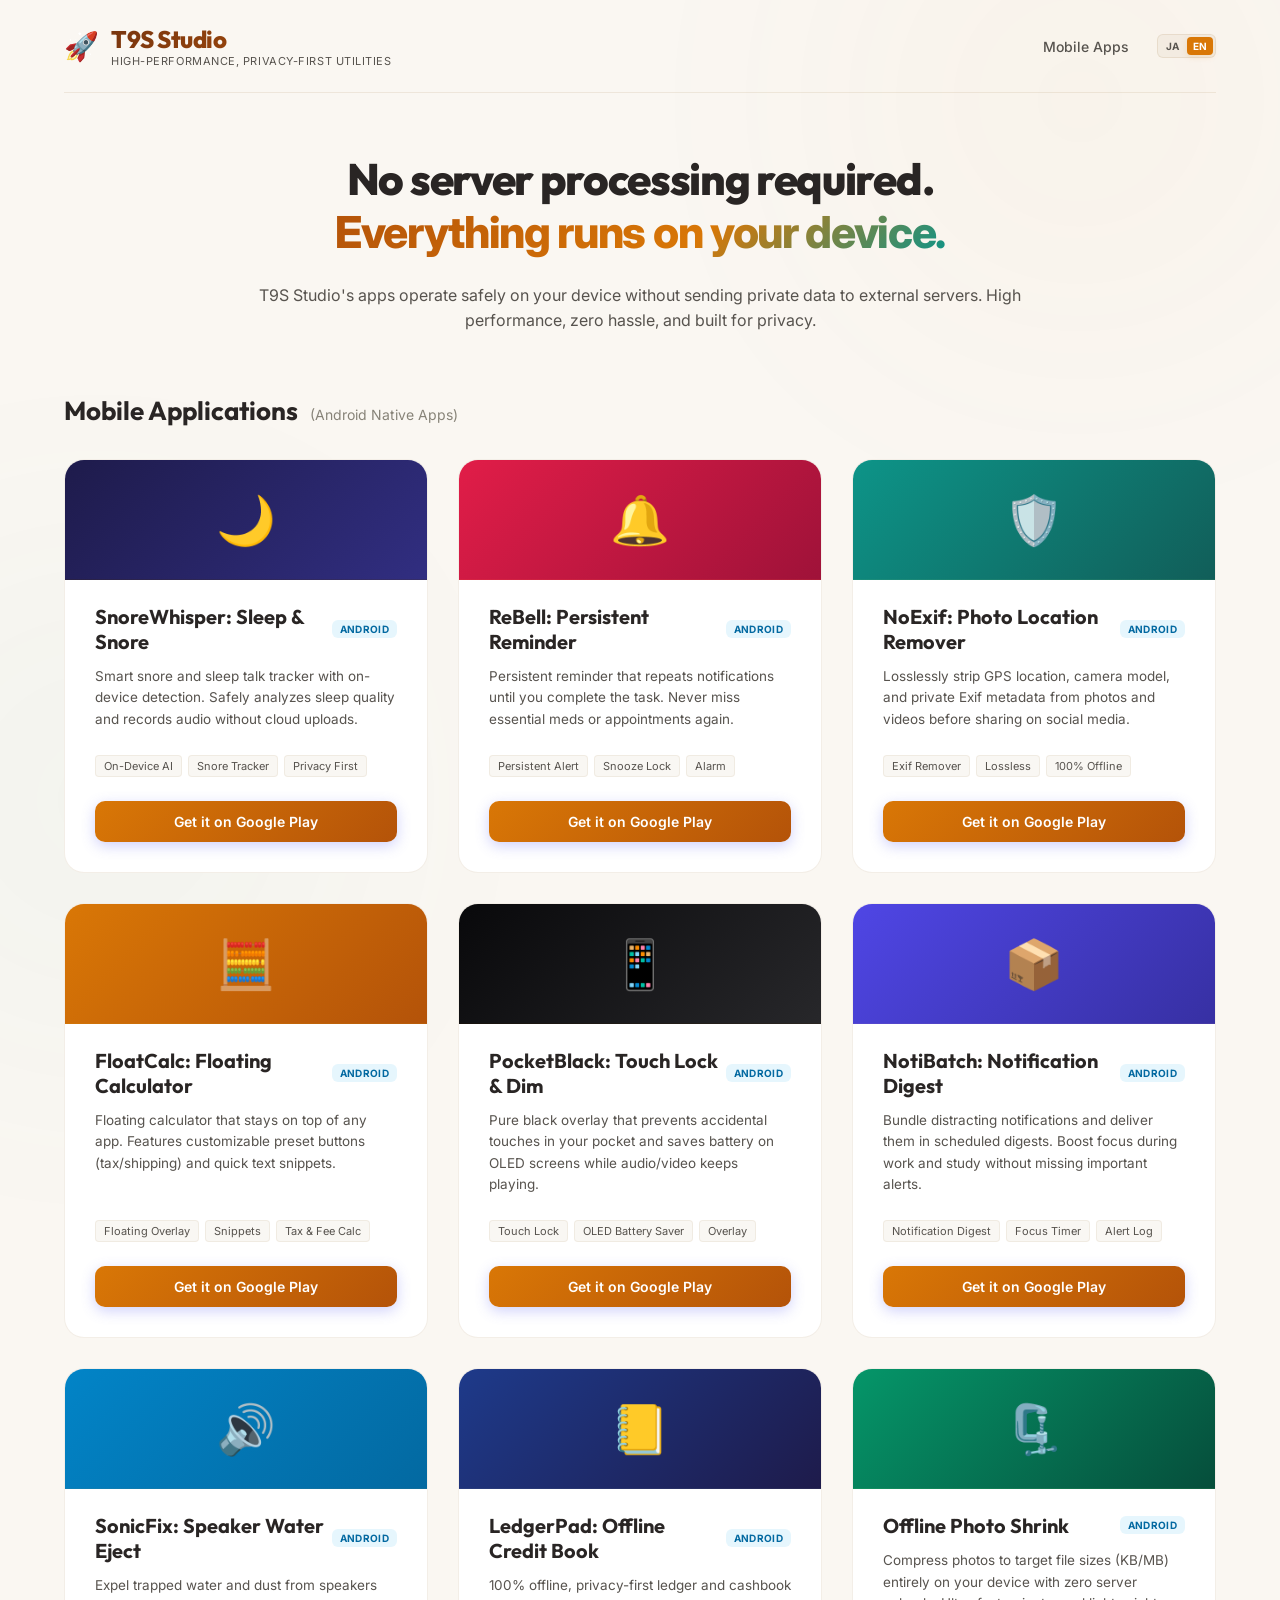
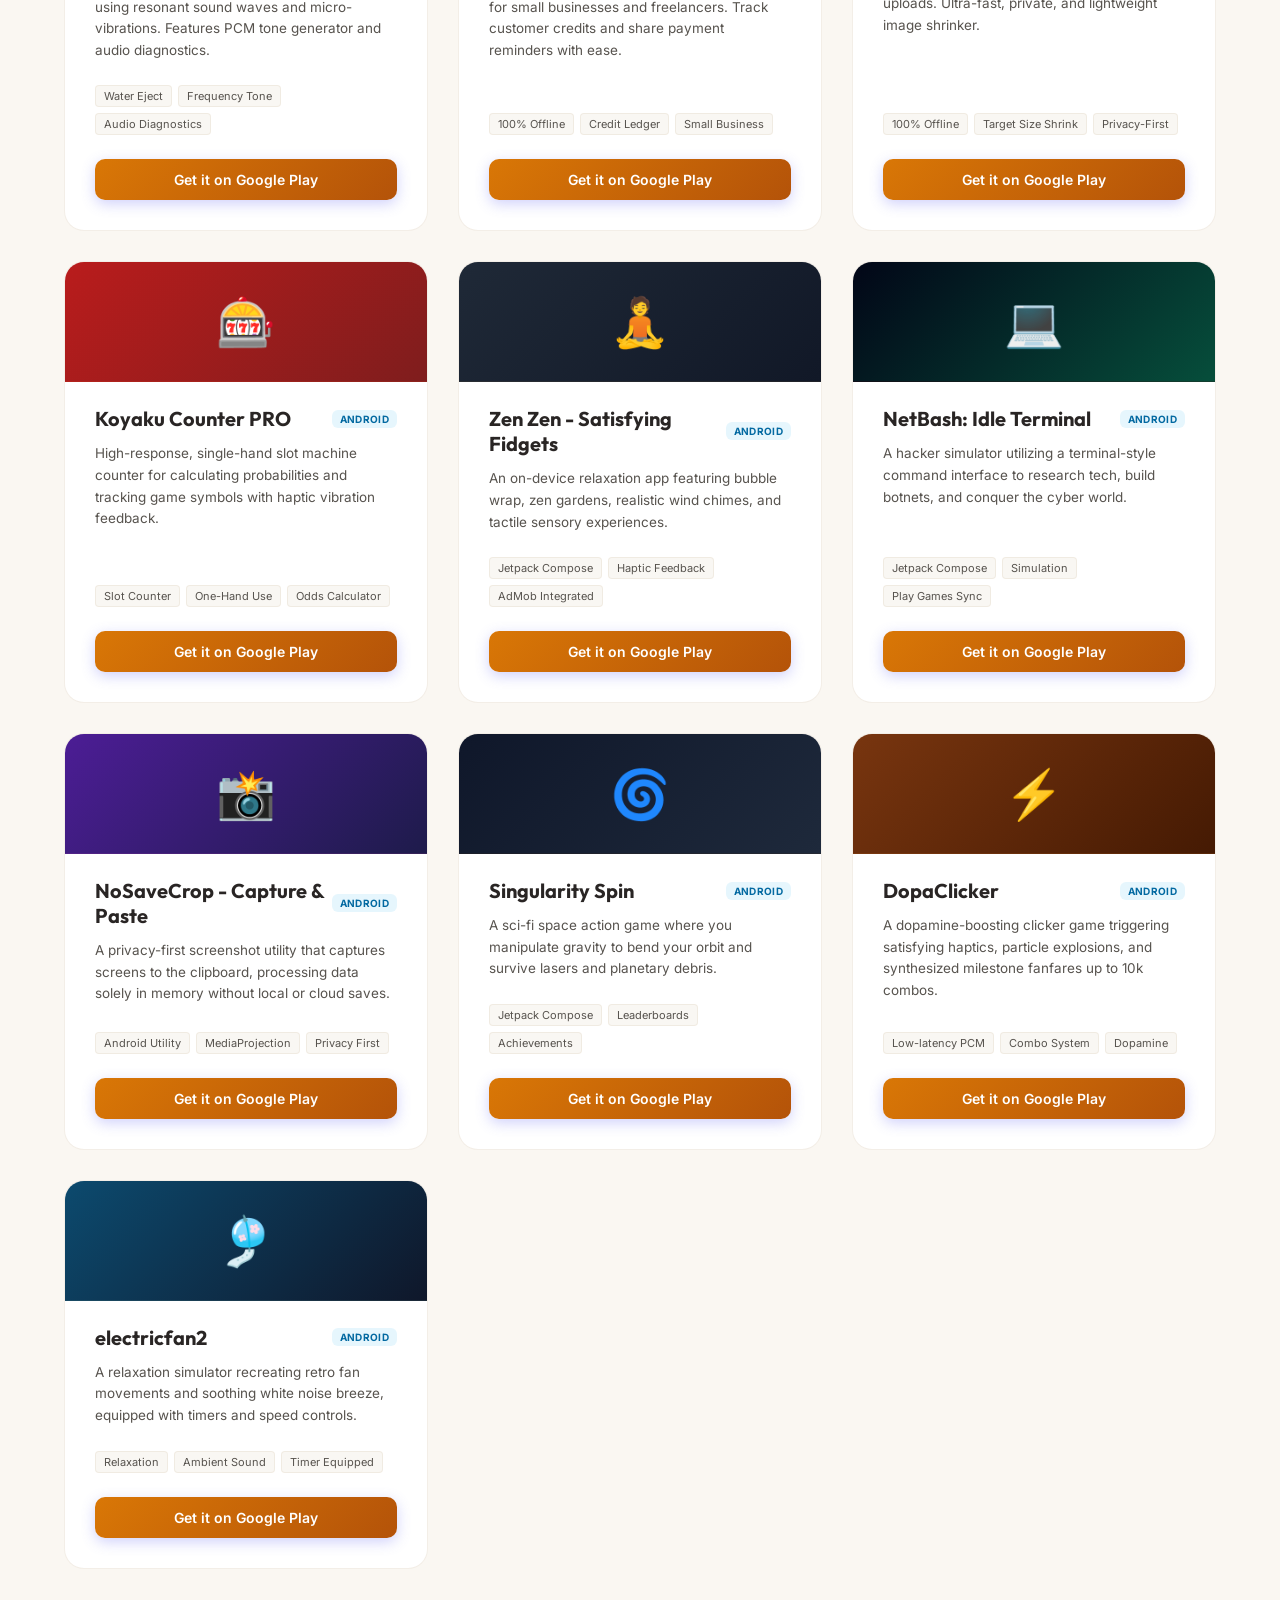
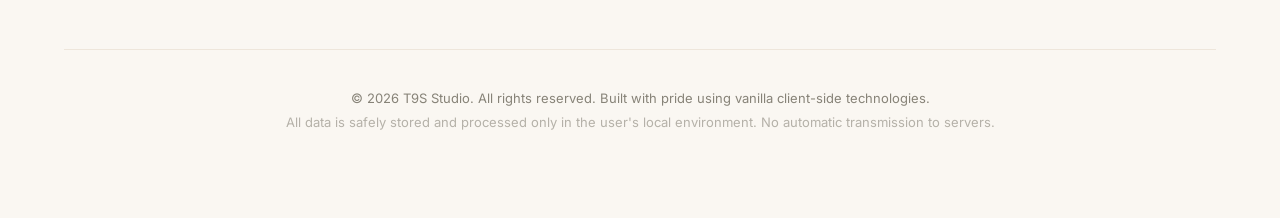
==== commit 4d04e251: "Add 6 new Android apps (SnoreWhisper, ReBell, NoExif, FloatCalc, PocketBlack, NotiBatch), remove web" ====
--- a/index.html
+++ b/index.html
@@ -3,8 +3,8 @@
 <head>
     <meta charset="UTF-8">
     <meta name="viewport" content="width=device-width, initial-scale=1.0">
-    <title>T9S Studio - ブラウザ完結型ツール＆モバイルアプリ</title>
-    <meta name="description" content="T9S Studioが開発する、プライバシー第一で超高速に動作するWebユーティリティおよびモバイルアプリのポートフォリオハブです。">
+    <title>T9S Studio - 高機能・プライバシー特化Androidアプリ</title>
+    <meta name="description" content="T9S Studioが開発する、プライバシー第一で超高速に動作する高品質Androidネイティブアプリのポートフォリオハブです。">
     <!-- Google Fonts -->
     <link rel="preconnect" href="https://fonts.googleapis.com">
     <link rel="preconnect" href="https://fonts.gstatic.com" crossorigin>
@@ -27,7 +27,6 @@
                 </div>
             </div>
             <div class="header-nav">
-                <a href="#web-tools" class="nav-link" data-i18n="nav-web">Web Tools</a>
                 <a href="#mobile-apps" class="nav-link" data-i18n="nav-mobile">Mobile Apps</a>
                 <div class="lang-switcher">
                     <button class="btn-lang" id="btn-lang-ja" onclick="setLanguage('ja')">JA</button>
@@ -40,350 +39,146 @@
         <section class="hero-section">
             <h2 class="hero-title" data-i18n-html="hero-title">余計なサーバー処理は不要。<br><span class="gradient-text">あなたのデバイス上で完結。</span></h2>
             <p class="hero-subtitle" data-i18n="hero-subtitle">
-                T9S Studio のツールは、データを外部のサーバーに送信せず、すべてブラウザ内（WebAssembly/IndexedDB）またはローカルデバイス上で動作します。安全、超高速、そして完全無料。
+                T9S Studio のアプリは、個人データを外部サーバーに送信せず、すべてお使いのデバイス上で安全に動作します。プライバシー第一、超高速、そして快適なモバイル体験をお届けします。
             </p>
-        </section>
-
-        <!-- メインセクション：Webツール -->
-        <section class="section-container" id="web-tools">
-            <h3 class="section-title" data-i18n-html="section-web-title">Web Utilities <span class="section-subtitle">(ブラウザ完結型Webツール)</span></h3>
-            <div class="card-grid">
-                <!-- Mockup Studio -->
-                <article class="app-card">
-                    <div class="card-icon-wrapper">
-                        <span class="card-icon">📸</span>
-                    </div>
-                    <div class="card-content">
-                        <div class="card-header-row">
-                            <h4>Mockup Studio</h4>
-                            <span class="badge badge-accent">WebAssembly</span>
-                        </div>
-                        <p class="card-desc">スクリーンショットをアップロードするだけで、iPhoneやMacBookなどの洗練された3D風デバイスフレームに合成できるモックアップジェネレーター。</p>
-                        <div class="card-tags">
-                            <span class="tag">ブラウザ処理</span>
-                            <span class="tag">PNG出力</span>
-                            <span class="tag">Pro版キー対応</span>
-                        </div>
-                        <details class="usage-details">
-                            <summary class="usage-summary">💡 使い方を表示</summary>
-                            <ol class="usage-steps">
-                                <li>スクリーンショット画像をアップロードするか、ドラッグ＆ドロップします。</li>
-                                <li>デバイスフレーム（iPhone/MacBookなど）やベゼルのカラー（Space Gray/Goldなど）を選択します。</li>
-                                <li>必要に応じてキャプション（文字サイズ・色）を設定し、ダウンロードボタンで画像を書き出します。</li>
-                            </ol>
-                        </details>
-                        <div class="card-actions">
-                            <a href="./mockup-studio/" class="btn btn-primary btn-block" id="launch-mockup-btn">ツールを起動する</a>
-                        </div>
-                    </div>
-                </article>
-
-                <!-- Git Visualizer -->
-                <article class="app-card">
-                    <div class="card-icon-wrapper">
-                        <span class="card-icon">🌲</span>
-                    </div>
-                    <div class="card-content">
-                        <div class="card-header-row">
-                            <h4>Git Visualizer</h4>
-                            <span class="badge badge-primary">SVG Interactive</span>
-                        </div>
-                        <p class="card-desc">インタラクティブにGitコマンドを打ち込み、ブランチツリーやコミットグラフがどのように動くかをビジュアルで学習できるシミュレータ。</p>
-                        <div class="card-tags">
-                            <span class="tag">Git学習</span>
-                            <span class="tag">インタラクティブ</span>
-                            <span class="tag">Sandbox</span>
-                        </div>
-                        <details class="usage-details">
-                            <summary class="usage-summary">💡 使い方を表示</summary>
-                            <ol class="usage-steps">
-                                <li>左メニューから「レッスン」を選択するか、「Sandbox（自由入力）」モードを開始します。</li>
-                                <li>右上のターミナル疑似入力欄に `git commit` や `git checkout` などのコマンドを入力します。</li>
-                                <li>コミットツリーが動的に変化し、ブランチやHEADの概念をアニメーションで視覚的に学習できます。</li>
-                            </ol>
-                        </details>
-                        <div class="card-actions">
-                            <a href="./git-visualizer/" class="btn btn-primary btn-block" id="launch-git-btn">ツールを起動する</a>
-                        </div>
-                    </div>
-                </article>
-
-                <!-- OSS Alternatives -->
-                <article class="app-card">
-                    <div class="card-icon-wrapper">
-                        <span class="card-icon">📋</span>
-                    </div>
-                    <div class="card-content">
-                        <div class="card-header-row">
-                            <h4>OSS Alternatives</h4>
-                            <span class="badge badge-success">GitHub API</span>
-                        </div>
-                        <p class="card-desc">NotionやSlack、Firebaseなどの主要SaaSの代替となる、セルフホスト可能な人気オープンソースソフトウェア(OSS)の比較ディレクトリ。</p>
-                        <div class="card-tags">
-                            <span class="tag">OSSデータベース</span>
-                            <span class="tag">スター数比較</span>
-                            <span class="tag">インフラ紹介</span>
-                        </div>
-                        <details class="usage-details">
-                            <summary class="usage-summary">💡 使い方を表示</summary>
-                            <ol class="usage-steps">
-                                <li>Notionなどの商用SaaSに対応する、セルフホスト可能な人気オープンソース（OSS）の一覧を比較します。</li>
-                                <li>「詳細・自己ホスト」をクリックすると、商用SaaS vs OSSのスペック・コスト対比表がポップアップします。</li>
-                                <li>比較情報をもとに、DigitalOceanリファラル枠からワンクリックで仮想サーバーを立てて導入できます。</li>
-                            </ol>
-                        </details>
-                        <div class="card-actions">
-                            <a href="./oss-alternatives/" class="btn btn-primary btn-block" id="launch-oss-btn">ツールを起動する</a>
-                        </div>
-                    </div>
-                </article>
-
-                <!-- SVG Generator -->
-                <article class="app-card">
-                    <div class="card-icon-wrapper">
-                        <span class="card-icon">🎨</span>
-                    </div>
-                    <div class="card-content">
-                        <div class="card-header-row">
-                            <h4>SVG Wave & Blob Generator</h4>
-                            <span class="badge badge-accent">SVG Vector</span>
-                        </div>
-                        <p class="card-desc">有機的なアメーバ状Blobや滑らかな波形をパラメータ調整で簡単に出力できるデザイナー向けグラフィックツール。</p>
-                        <div class="card-tags">
-                            <span class="tag">SVG/PNGエクスポート</span>
-                            <span class="tag">アニメーション</span>
-                            <span class="tag">マルチレイヤー</span>
-                        </div>
-                        <details class="usage-details">
-                            <summary class="usage-summary">💡 使い方を表示</summary>
-                            <ol class="usage-steps">
-                                <li>「Shape Type」でBlob（アメーバ型）またはWave（波形型）を選択します。</li>
-                                <li>スライダーで頂点数（Complexity）やゆらぎの強さ（Growth）、カラー（単色/グラデーション）を調整します。</li>
-                                <li>「Download SVG」でベクター素材を、「Export PNG」で画像を書き出します（Pro版でアニメーション化も可）。</li>
-                            </ol>
-                        </details>
-                        <div class="card-actions">
-                            <a href="./svg-generator/" class="btn btn-primary btn-block" id="launch-svg-btn">ツールを起動する</a>
-                        </div>
-                    </div>
-                </article>
-
-                <!-- JSON Converter -->
-                <article class="app-card">
-                    <div class="card-icon-wrapper">
-                        <span class="card-icon">📋</span>
-                    </div>
-                    <div class="card-content">
-                        <div class="card-header-row">
-                            <h4>JSON Schema Converter</h4>
-                            <span class="badge badge-primary">JSON/YAML/XML</span>
-                        </div>
-                        <p class="card-desc">JSONのパース、バリデーションに加え、YAML、XML、CSVやTypeScript/Go言語の型定義コードへ瞬時に相互変換するツール。</p>
-                        <div class="card-tags">
-                            <span class="tag">データ変換</span>
-                            <span class="tag">型定義生成</span>
-                            <span class="tag">ダミー生成</span>
-                        </div>
-                        <details class="usage-details">
-                            <summary class="usage-summary">💡 使い方を表示</summary>
-                            <ol class="usage-steps">
-                                <li>左側の「Input JSON」エディタに、整形または変換したいJSONデータを貼り付けます（エラーがあれば自動で赤色警告）。</li>
-                                <li>「Convert To」セレクトボックスから、YAML/XML/CSVや型定義（TypeScript/Go/Java）を選択します。</li>
-                                <li>「Convert Data」ボタンをクリックすると、右側のエディタに変換結果が高速出力されます。</li>
-                            </ol>
-                        </details>
-                        <div class="card-actions">
-                            <a href="./json-converter/" class="btn btn-primary btn-block" id="launch-json-btn">ツールを起動する</a>
-                        </div>
-                    </div>
-                </article>
-
-                <!-- Regex Playground -->
-                <article class="app-card">
-                    <div class="card-icon-wrapper">
-                        <span class="card-icon">🌲</span>
-                    </div>
-                    <div class="card-content">
-                        <div class="card-header-row">
-                            <h4>Regex Playground</h4>
-                            <span class="badge badge-success">Regex Real-time</span>
-                        </div>
-                        <p class="card-desc">正規表現をリアルタイムにマッチハイライトし、その文法構造を分かりやすくステップバイステップで分解解説するPlaygroundツール。</p>
-                        <div class="card-tags">
-                            <span class="tag">正規表現テスト</span>
-                            <span class="tag">マッチハイライト</span>
-                            <span class="tag">AIモック生成</span>
-                        </div>
-                        <details class="usage-details">
-                            <summary class="usage-summary">💡 使い方を表示</summary>
-                            <ol class="usage-steps">
-                                <li>「Expression Pattern」に正規表現を、「Test String」にテストしたい文章を入力します（テンプレート利用も可）。</li>
-                                <li>テスト文字列内のマッチした部分がリアルタイムで黄色くハイライトされ、一致件数がバッジで表示されます。</li>
-                                <li>Pro版をアンロックすると、正規表現を細かく分解した日本語解説や、自然言語からのパターン自動生成が使えます。</li>
-                            </ol>
-                        </details>
-                        <div class="card-actions">
-                            <a href="./regex-playground/" class="btn btn-primary btn-block" id="launch-regex-btn">ツールを起動する</a>
-                        </div>
-                    </div>
-                </article>
-
-                <!-- SFX Generator -->
-                <article class="app-card">
-                    <div class="card-icon-wrapper">
-                        <span class="card-icon">🔊</span>
-                    </div>
-                    <div class="card-content">
-                        <div class="card-header-row">
-                            <h4>Web SFX Generator</h4>
-                            <span class="badge badge-accent">Web Audio API</span>
-                        </div>
-                        <p class="card-desc">正弦波・矩形波・三角波等のシンセサイザー音波やマイク録音をサンプリングし、ピッチやエコー等を自由に加工してSEを作成・WAV保存できるツール。</p>
-                        <div class="card-tags">
-                            <span class="tag">シンセ・録音</span>
-                            <span class="tag">エフェクト加工</span>
-                            <span class="tag">WAV出力</span>
-                        </div>
-                        <details class="usage-details">
-                            <summary class="usage-summary">💡 使い方を表示</summary>
-                            <ol class="usage-steps">
-                                <li>音源タイプ（シンセサイザーの波形、または「マイク録音」）を選択し、ベース音を入力または録音します。</li>
-                                <li>スライダーで周波数、ADSR、ピッチ（音程・速度）、エコー（ディレイ）、フィルター、ディストーションを調整します。</li>
-                                <li>「再生」で試聴し、気に入ったら「Download WAV」でSEファイルを書き出します（ランダムSE合成も可能）。</li>
-                            </ol>
-                        </details>
-                        <div class="card-actions">
-                            <a href="./sfx-generator/" class="btn btn-primary btn-block" id="launch-sfx-btn">ツールを起動する</a>
-                        </div>
-                    </div>
-                </article>
-
-                <!-- Pixel Art Editor -->
-                <article class="app-card">
-                    <div class="card-icon-wrapper">
-                        <span class="card-icon">🎨</span>
-                    </div>
-                    <div class="card-content">
-                        <div class="card-header-row">
-                            <h4>Pixel Art Editor</h4>
-                            <span class="badge badge-accent">Canvas Sprite</span>
-                        </div>
-                        <p class="card-desc">グリッド上でドット絵を描画し、複数フレームのアニメーションプレビューや、スプライトシート画像（PNG）としてエクスポートできるツール。</p>
-                        <div class="card-tags">
-                            <span class="tag">ドット絵</span>
-                            <span class="tag">スプライトシート</span>
-                            <span class="tag">アニメーション</span>
-                        </div>
-                        <details class="usage-details">
-                            <summary class="usage-summary">💡 使い方を表示</summary>
-                            <ol class="usage-steps">
-                                <li>グリッドサイズ（8x8、16x16、32x32）を選択し、カラーパレットから色を選んでキャンバスを塗ります。</li>
-                                <li>アニメーションを作る場合は、「フレーム追加」を押し、パラパラマンガのように次のフレームを描きます（再生で動きをテスト）。</li>
-                                <li>「Export Sprite」でスプライトシート画像（PNG）を、「Export Frame」で単体画像をダウンロードします。</li>
-                            </ol>
-                        </details>
-                        <div class="card-actions">
-                            <a href="./pixel-art-editor/" class="btn btn-primary btn-block" id="launch-pixel-btn">ツールを起動する</a>
-                        </div>
-                    </div>
-                </article>
-
-                <!-- Screen Recorder -->
-                <article class="app-card">
-                    <div class="card-icon-wrapper">
-                        <span class="card-icon">🎥</span>
-                    </div>
-                    <div class="card-content">
-                        <div class="card-header-row">
-                            <h4>Screen Recorder & GIF</h4>
-                            <span class="badge badge-primary">WebRTC/gifshot</span>
-                        </div>
-                        <p class="card-desc">ブラウザから画面をワンクリック録画し、余計なダウンロードを挟まずその場で高品質なGIFアニメーションやWebM動画に変換できるツール。</p>
-                        <div class="card-tags">
-                            <span class="tag">画面キャプチャ</span>
-                            <span class="tag">GIF変換</span>
-                            <span class="tag">ビデオプレビュー</span>
-                        </div>
-                        <details class="usage-details">
-                            <summary class="usage-summary">💡 使い方を表示</summary>
-                            <ol class="usage-steps">
-                                <li>「Record Screen」を押し、キャプチャしたい画面、アプリケーションウィンドウ、またはブラウザのタブを選択します。</li>
-                                <li>録画が開始されたら必要な操作を行い、終わったら「Stop」を押してプレビュービデオで確認します。</li>
-                                <li>「Convert to GIF」をクリックすると数秒でGIF化され、保存できます（Pro版でトリミング等の詳細設定が可能）。</li>
-                            </ol>
-                        </details>
-                        <div class="card-actions">
-                            <a href="./screen-recorder/" class="btn btn-primary btn-block" id="launch-recorder-btn">ツールを起動する</a>
-                        </div>
-                    </div>
-                </article>
-
-                <!-- CSS Generator -->
-                <article class="app-card">
-                    <div class="card-icon-wrapper">
-                        <span class="card-icon">💅</span>
-                    </div>
-                    <div class="card-content">
-                        <div class="card-header-row">
-                            <h4>CSS UI Generator</h4>
-                            <span class="badge badge-success">CSS/Tailwind</span>
-                        </div>
-                        <p class="card-desc">ガラス質感（グラスモーフィズム）や多重シャドウ、ニューモーフィズムなどの美しいCSS / Tailwind CSSコードを直感的に生成できるデザイナー向けツール。</p>
-                        <div class="card-tags">
-                            <span class="tag">Glassmorphism</span>
-                            <span class="tag">Neumorphism</span>
-                            <span class="tag">CSSコード出力</span>
-                        </div>
-                        <details class="usage-details">
-                            <summary class="usage-summary">💡 使い方を表示</summary>
-                            <ol class="usage-steps">
-                                <li>「UI Style」でGlass（ガラス）、Shadow（多重影）、またはNeumorphic（ニューモーフィズム）を選択します。</li>
-                                <li>スライダーを調整し、ぼかしの深さ、不透明度、色、影の位置をリアルタイムでプレビューしながら調整します。</li>
-                                <li>下部に自動生成された「CSS」または「Tailwind」タブを選択し、ワンクリックでコードをコピーして利用します。</li>
-                            </ol>
-                        </details>
-                        <div class="card-actions">
-                            <a href="./css-generator/" class="btn btn-primary btn-block" id="launch-css-btn">ツールを起動する</a>
-                        </div>
-                    </div>
-                </article>
-
-                <!-- Prompt Sandbox -->
-                <article class="app-card">
-                    <div class="card-icon-wrapper">
-                        <span class="card-icon">🌲</span>
-                    </div>
-                    <div class="card-content">
-                        <div class="card-header-row">
-                            <h4>AI Prompt Sandbox</h4>
-                            <span class="badge badge-accent">AI Prompt Templates</span>
-                        </div>
-                        <p class="card-desc">変数が埋め込まれたプロンプトをインポートし、入力フォームから文字を入れるだけで最終的なAIプロンプトを合成・ワンクリックコピーできるツール。</p>
-                        <div class="card-tags">
-                            <span class="tag">AIプロンプト</span>
-                            <span class="tag">テンプレート管理</span>
-                            <span class="tag">動的フォーム</span>
-                        </div>
-                        <details class="usage-details">
-                            <summary class="usage-summary">💡 使い方を表示</summary>
-                            <ol class="usage-steps">
-                                <li>「Template Library」からプリセットを選択するか、エディタに変数を表す `{{変数名}}` を含むプロンプトを自由に入力します。</li>
-                                <li>自動生成されたフォームに入力値（ペルソナ、出力フォーマットなど）を入力すると、下のプレビューに瞬時に反映されます。</li>
-                                <li>「Copy Prompt」ボタンで合成済みの最終テキストをコピーしてChatGPTやClaudeなどに貼り付けて使用します。</li>
-                            </ol>
-                        </details>
-                        <div class="card-actions">
-                            <a href="./prompt-sandbox/" class="btn btn-primary btn-block" id="launch-prompt-btn">ツールを起動する</a>
-                        </div>
-                    </div>
-                </article>
-            </div>
         </section>
 
         <!-- メインセクション：モバイルアプリ -->
         <section class="section-container" id="mobile-apps">
             <h3 class="section-title" data-i18n-html="section-mobile-title">Mobile Applications <span class="section-subtitle">(Androidネイティブアプリ)</span></h3>
             <div class="card-grid">
+                <!-- SnoreWhisper -->
+                <article class="app-card">
+                    <div class="card-image-header" style="background: linear-gradient(135deg, #1e1b4b, #312e81);">
+                        <span class="app-logo-large">🌙</span>
+                    </div>
+                    <div class="card-content">
+                        <div class="card-header-row">
+                            <h4>SnoreWhisper - 快眠・いびき記録</h4>
+                            <span class="badge badge-info">Android</span>
+                        </div>
+                        <p class="card-desc">睡眠中のいびきや寝言をスマートに自動検知・録音・分析。完全オンデバイス処理でプライバシーを守りながら睡眠の質を可視化。</p>
+                        <div class="card-tags">
+                            <span class="tag">オンデバイスAI</span>
+                            <span class="tag">いびき検知</span>
+                            <span class="tag">プライバシー保護</span>
+                        </div>
+                        <div class="card-actions">
+                            <a href="https://play.google.com/store/apps/details?id=jp.tpp.t9s.snorewhisper" target="_blank" class="btn btn-primary btn-block" id="download-snorewhisper-btn">Google Play で入手</a>
+                        </div>
+                    </div>
+                </article>
+
+                <!-- ReBell -->
+                <article class="app-card">
+                    <div class="card-image-header" style="background: linear-gradient(135deg, #e11d48, #9f1239);">
+                        <span class="app-logo-large">🔔</span>
+                    </div>
+                    <div class="card-content">
+                        <div class="card-header-row">
+                            <h4>ReBell: しつこいリマインダー・繰り返し通知</h4>
+                            <span class="badge badge-info">Android</span>
+                        </div>
+                        <p class="card-desc">タスクを完了するまで何度でもしつこく鳴り続ける強力リマインダー。重要な服薬や予定のうっかり忘れを確実に防止。</p>
+                        <div class="card-tags">
+                            <span class="tag">しつこい通知</span>
+                            <span class="tag">忘れ防止</span>
+                            <span class="tag">フルスクリーンアラーム</span>
+                        </div>
+                        <div class="card-actions">
+                            <a href="https://play.google.com/store/apps/details?id=jp.tpp.t9s.rebell" target="_blank" class="btn btn-primary btn-block" id="download-rebell-btn">Google Play で入手</a>
+                        </div>
+                    </div>
+                </article>
+
+                <!-- NoExif -->
+                <article class="app-card">
+                    <div class="card-image-header" style="background: linear-gradient(135deg, #0d9488, #115e59);">
+                        <span class="app-logo-large">🛡️</span>
+                    </div>
+                    <div class="card-content">
+                        <div class="card-header-row">
+                            <h4>NoExif: 写真の位置情報・Exif削除</h4>
+                            <span class="badge badge-info">Android</span>
+                        </div>
+                        <p class="card-desc">写真や動画からGPS位置情報や撮影日時、端末情報を無劣化で一括削除。SNS投稿前のプライバシー漏洩を完全ガード。</p>
+                        <div class="card-tags">
+                            <span class="tag">Exif一括削除</span>
+                            <span class="tag">無劣化処理</span>
+                            <span class="tag">100% オフライン</span>
+                        </div>
+                        <div class="card-actions">
+                            <a href="https://play.google.com/store/apps/details?id=jp.tpp.t9s.noexif" target="_blank" class="btn btn-primary btn-block" id="download-noexif-btn">Google Play で入手</a>
+                        </div>
+                    </div>
+                </article>
+
+                <!-- FloatCalc -->
+                <article class="app-card">
+                    <div class="card-image-header" style="background: linear-gradient(135deg, #d97706, #b45309);">
+                        <span class="app-logo-large">🧮</span>
+                    </div>
+                    <div class="card-content">
+                        <div class="card-header-row">
+                            <h4>FloatCalc - 浮かぶ電卓 & 定型文</h4>
+                            <span class="badge badge-info">Android</span>
+                        </div>
+                        <p class="card-desc">どのアプリを開いていても画面上に浮かぶフローティング電卓。フリマ計算やよく使う定型文・住所のワンタップコピーも搭載。</p>
+                        <div class="card-tags">
+                            <span class="tag">画面上常駐</span>
+                            <span class="tag">定型文クリップ</span>
+                            <span class="tag">税込・手数料計算</span>
+                        </div>
+                        <div class="card-actions">
+                            <a href="https://play.google.com/store/apps/details?id=jp.tpp.t9s.floatcalc" target="_blank" class="btn btn-primary btn-block" id="download-floatcalc-btn">Google Play で入手</a>
+                        </div>
+                    </div>
+                </article>
+
+                <!-- PocketBlack -->
+                <article class="app-card">
+                    <div class="card-image-header" style="background: linear-gradient(135deg, #09090b, #27272a);">
+                        <span class="app-logo-large">📱</span>
+                    </div>
+                    <div class="card-content">
+                        <div class="card-header-row">
+                            <h4>PocketBlack: 画面OFF風タッチガード</h4>
+                            <span class="badge badge-info">Android</span>
+                        </div>
+                        <p class="card-desc">動画・音楽の再生中やポケット内で純黒のスクリーンを表示し、有機EL（OLED）のバッテリー節約＆誤タッチを完全ガード。</p>
+                        <div class="card-tags">
+                            <span class="tag">誤タッチ防止</span>
+                            <span class="tag">OLED省電力</span>
+                            <span class="tag">バックグラウンド再生</span>
+                        </div>
+                        <div class="card-actions">
+                            <a href="https://play.google.com/store/apps/details?id=jp.tpp.t9s.pocketblack" target="_blank" class="btn btn-primary btn-block" id="download-pocketblack-btn">Google Play で入手</a>
+                        </div>
+                    </div>
+                </article>
+
+                <!-- NotiBatch -->
+                <article class="app-card">
+                    <div class="card-image-header" style="background: linear-gradient(135deg, #4f46e5, #3730a3);">
+                        <span class="app-logo-large">📦</span>
+                    </div>
+                    <div class="card-content">
+                        <div class="card-header-row">
+                            <h4>NotiBatch: 通知まとめ・集中タイマー</h4>
+                            <span class="badge badge-info">Android</span>
+                        </div>
+                        <p class="card-desc">頻繁に届くアプリ通知を一時保留し、指定した時間にまとめてダイジェスト配信。作業や勉強の集中力を途切れさせない。</p>
+                        <div class="card-tags">
+                            <span class="tag">通知ダイジェスト</span>
+                            <span class="tag">ポモドーロ集中</span>
+                            <span class="tag">通知履歴</span>
+                        </div>
+                        <div class="card-actions">
+                            <a href="https://play.google.com/store/apps/details?id=jp.tpp.t9s.notibatch" target="_blank" class="btn btn-primary btn-block" id="download-notibatch-btn">Google Play で入手</a>
+                        </div>
+                    </div>
+                </article>
+
                 <!-- SonicFix -->
                 <article class="app-card">
                     <div class="card-image-header" style="background: linear-gradient(135deg, #0284c7, #0369a1);">
@@ -612,6 +407,6 @@
             <p class="footer-privacy" data-i18n="footer-privacy">すべてのデータはユーザーのローカル環境でのみ安全に保存・処理されます。サーバーへの自動送信はありません。</p>
         </footer>
     </div>
-    <script src="app.js?v=1.2" defer></script>
+    <script src="app.js?v=1.3" defer></script>
 </body>
 </html>
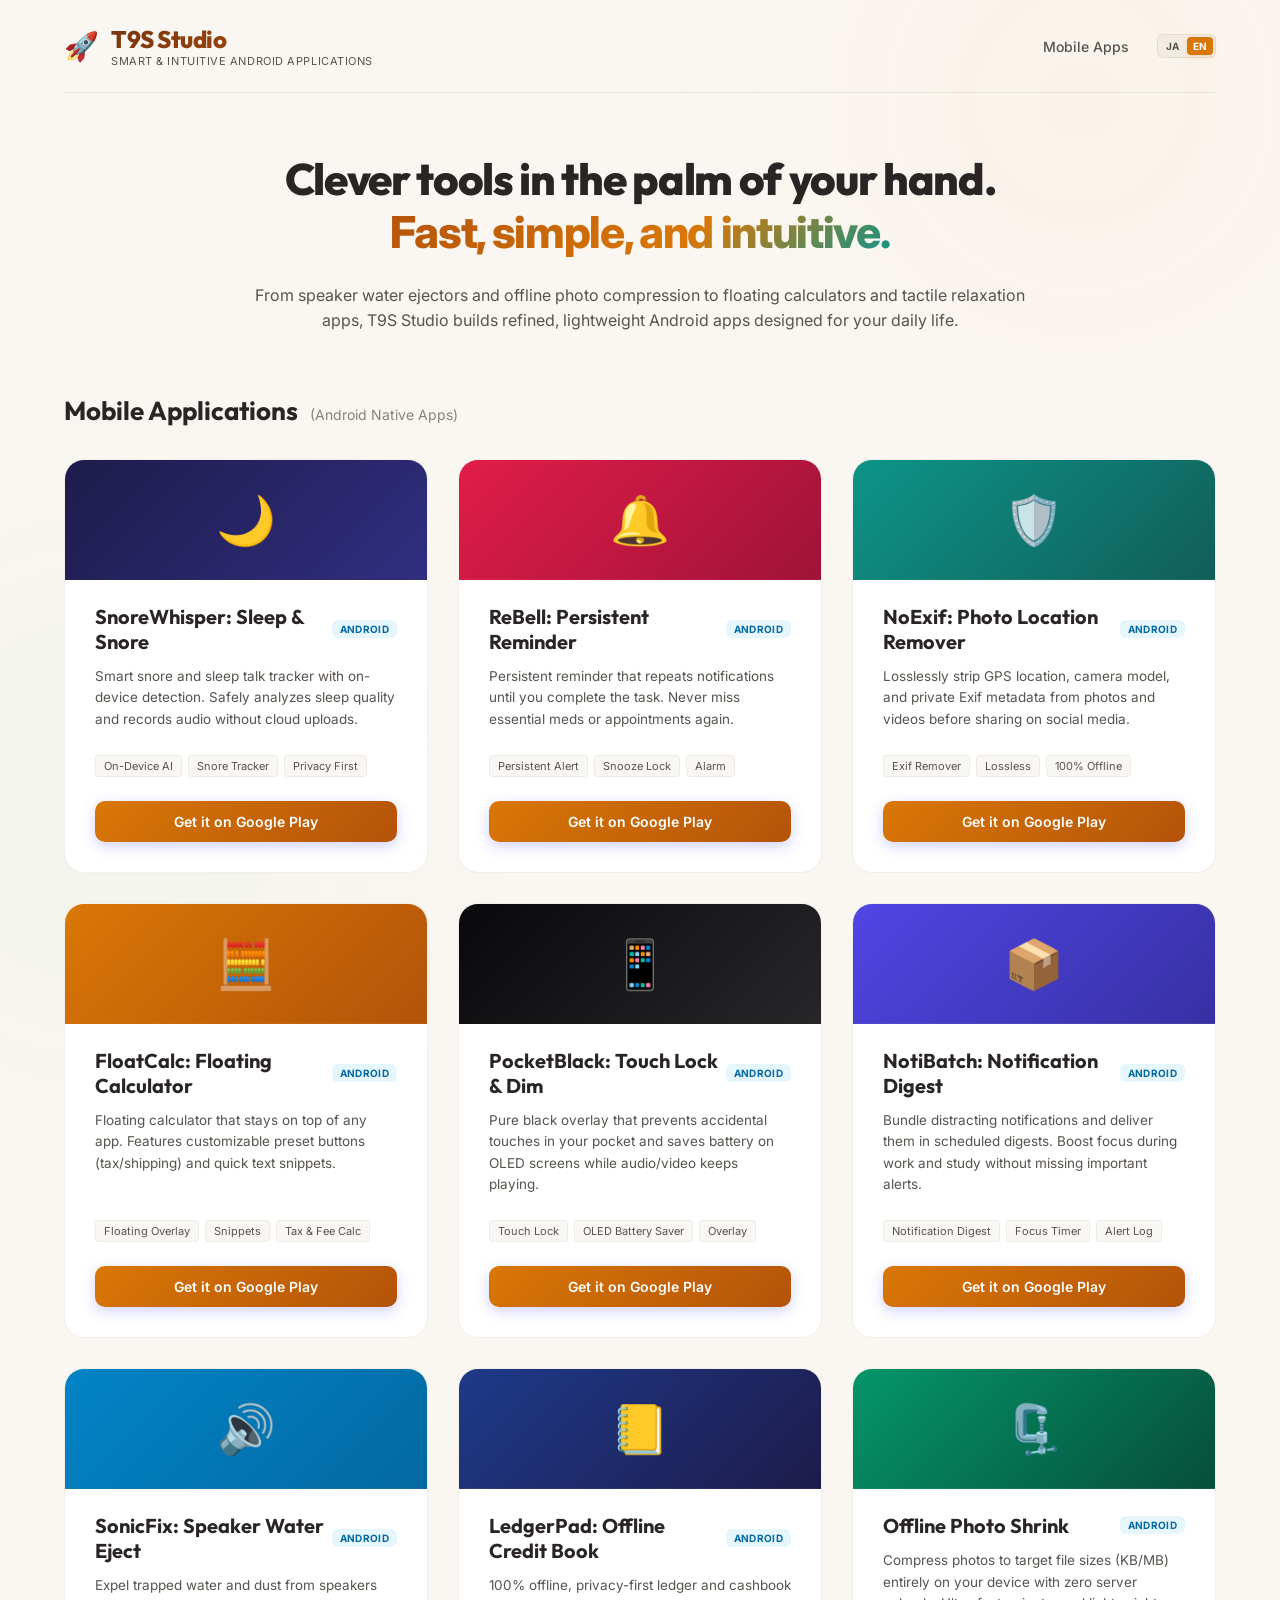
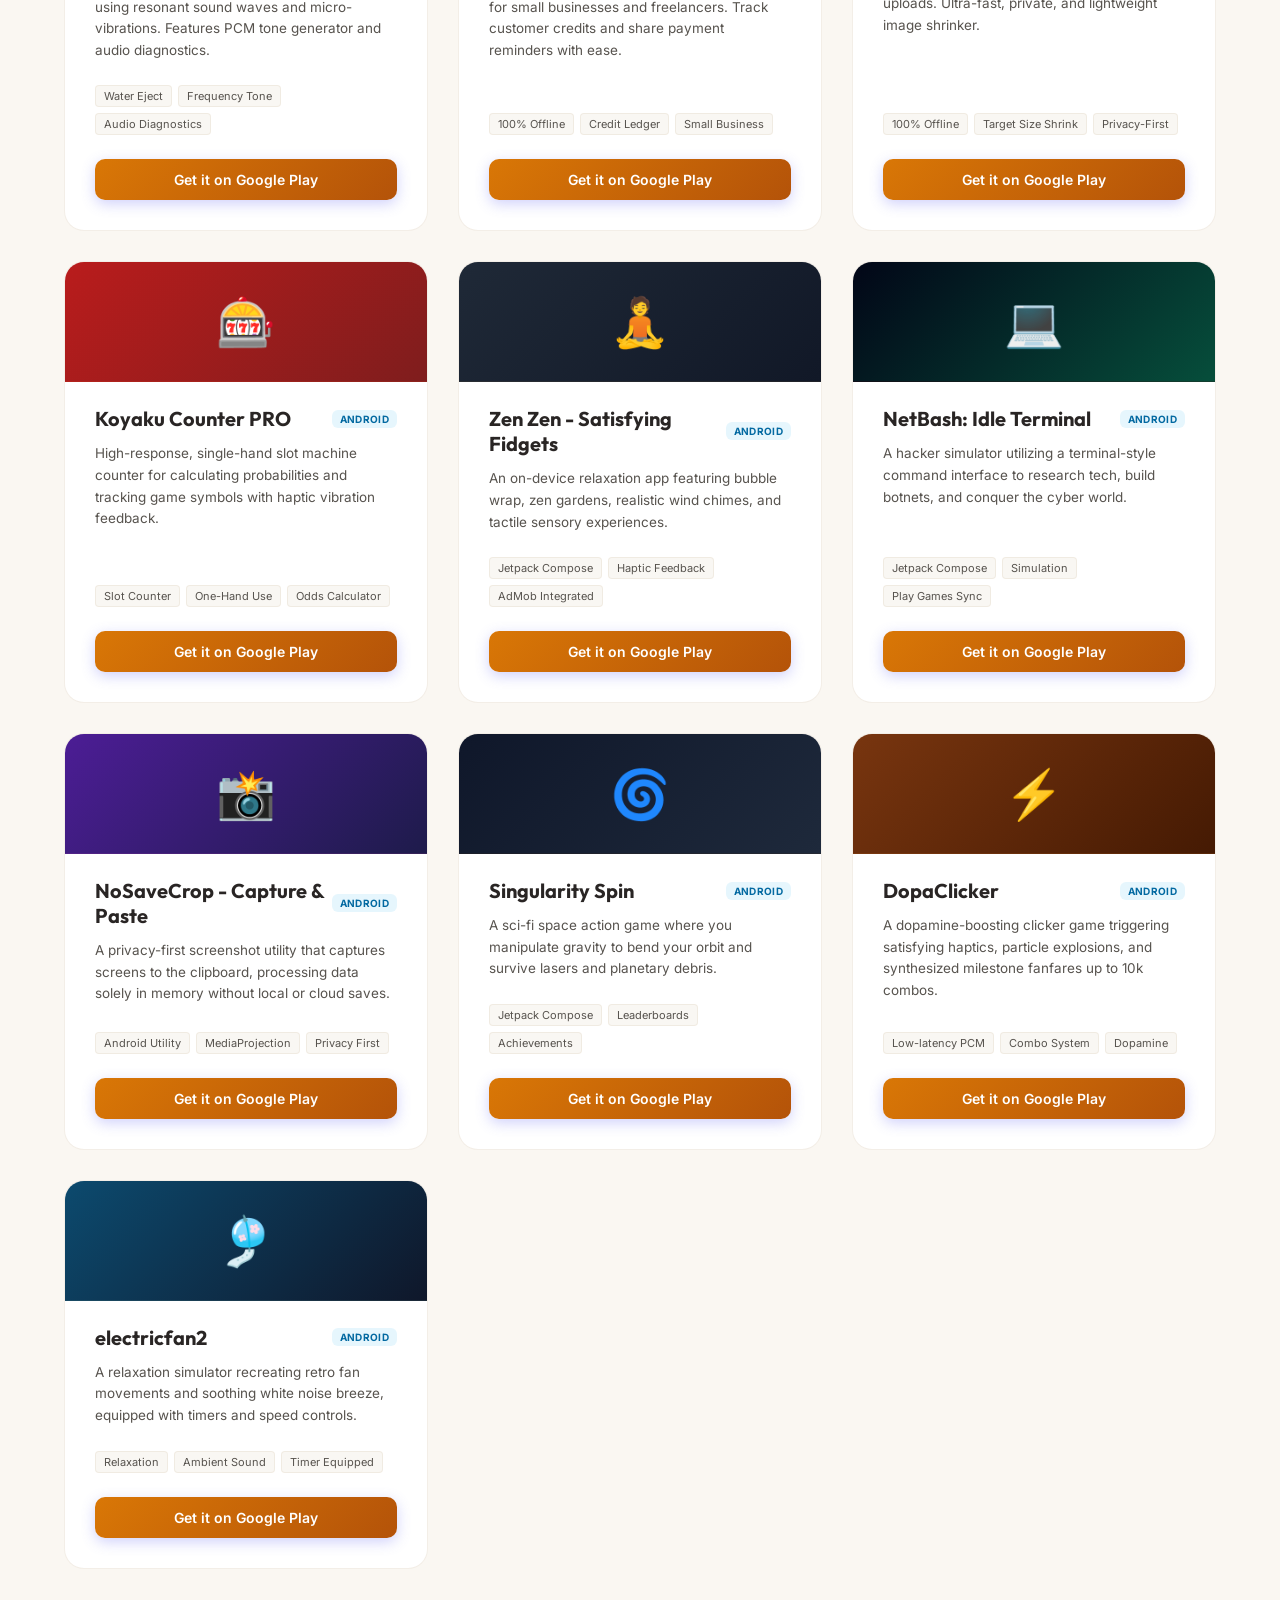
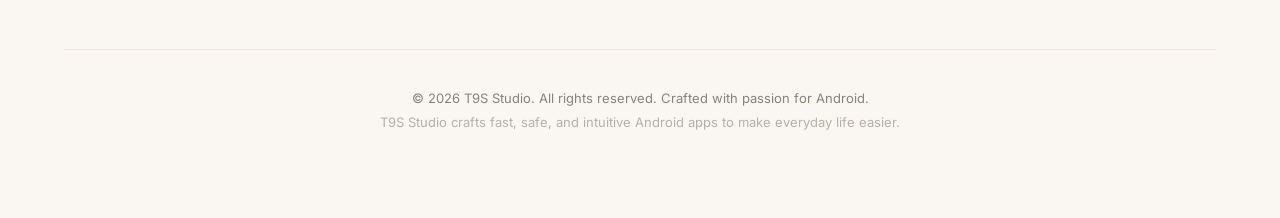
==== commit 7a1bd0ab: "Update hero section copy to Android-centric showcase tagline and update multilingual translations" ====
--- a/index.html
+++ b/index.html
@@ -23,7 +23,7 @@
                 <span class="portal-logo-icon">🚀</span>
                 <div class="portal-logo-text">
                     <h1>T9S Studio</h1>
-                    <p data-i18n="portal-subtitle">High-Performance, Privacy-First Utilities</p>
+                    <p data-i18n="portal-subtitle">Smart & Intuitive Android Applications</p>
                 </div>
             </div>
             <div class="header-nav">
@@ -37,9 +37,9 @@
 
         <!-- ヒーローセクション -->
         <section class="hero-section">
-            <h2 class="hero-title" data-i18n-html="hero-title">余計なサーバー処理は不要。<br><span class="gradient-text">あなたのデバイス上で完結。</span></h2>
+            <h2 class="hero-title" data-i18n-html="hero-title">手のひらに、気の利いたアイデアを。<br><span class="gradient-text">軽快でスマートなAndroidアプリ。</span></h2>
             <p class="hero-subtitle" data-i18n="hero-subtitle">
-                T9S Studio のアプリは、個人データを外部サーバーに送信せず、すべてお使いのデバイス上で安全に動作します。プライバシー第一、超高速、そして快適なモバイル体験をお届けします。
+                音波水抜き、オフライン写真圧縮、浮かぶ電卓、集中タイマーから、五感で楽しむリラクゼーションまで。T9S Studio は、日常の「こんなの欲しかった」を形にするシンプルで洗練されたAndroidアプリをお届けします。
             </p>
         </section>
 
@@ -403,10 +403,10 @@
 
         <!-- フッター -->
         <footer class="portal-footer">
-            <p data-i18n-html="footer-text">&copy; 2026 T9S Studio. All rights reserved. Built with pride using vanilla client-side technologies.</p>
-            <p class="footer-privacy" data-i18n="footer-privacy">すべてのデータはユーザーのローカル環境でのみ安全に保存・処理されます。サーバーへの自動送信はありません。</p>
+            <p data-i18n-html="footer-text">&copy; 2026 T9S Studio. All rights reserved. Crafted with passion for Android.</p>
+            <p class="footer-privacy" data-i18n="footer-privacy">T9S Studio は、日常を快適にする軽量・安全・シンプルなAndroidアプリをお届けしています。</p>
         </footer>
     </div>
-    <script src="app.js?v=1.3" defer></script>
+    <script src="app.js?v=1.4" defer></script>
 </body>
 </html>
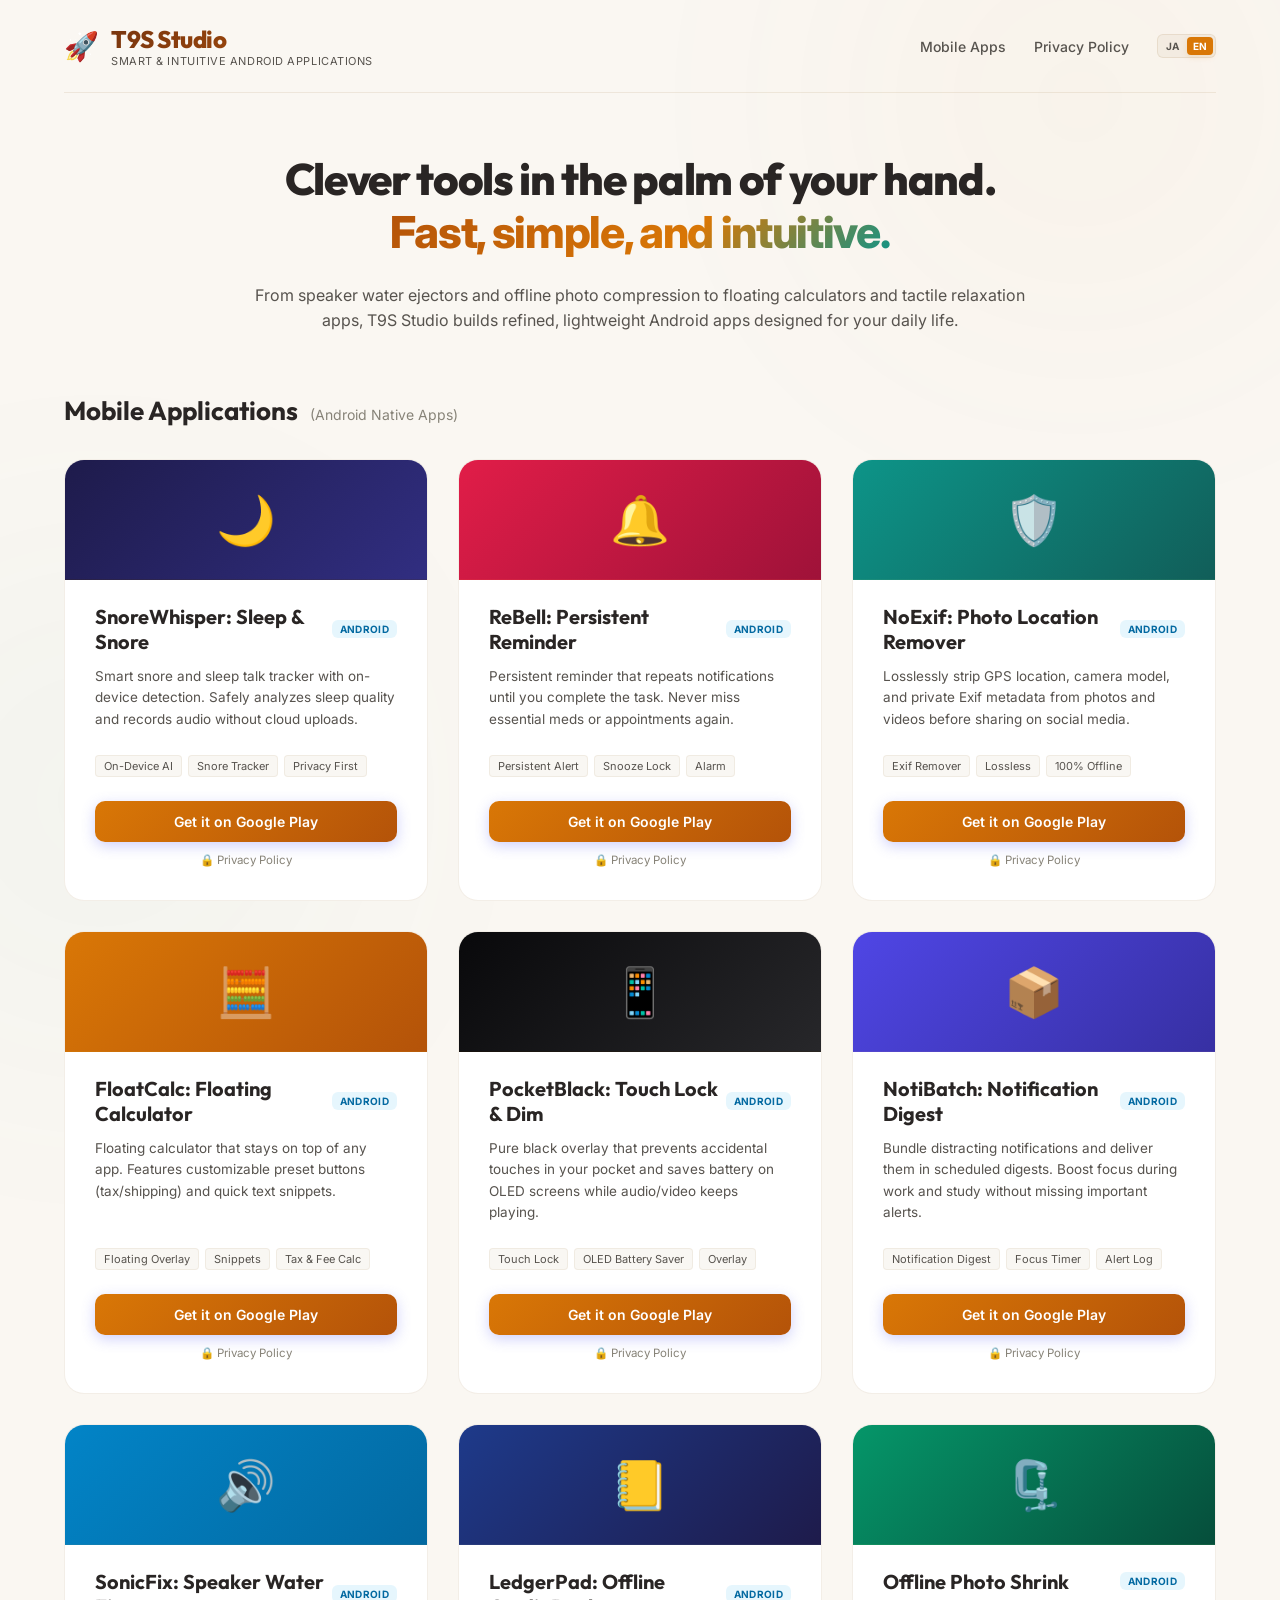
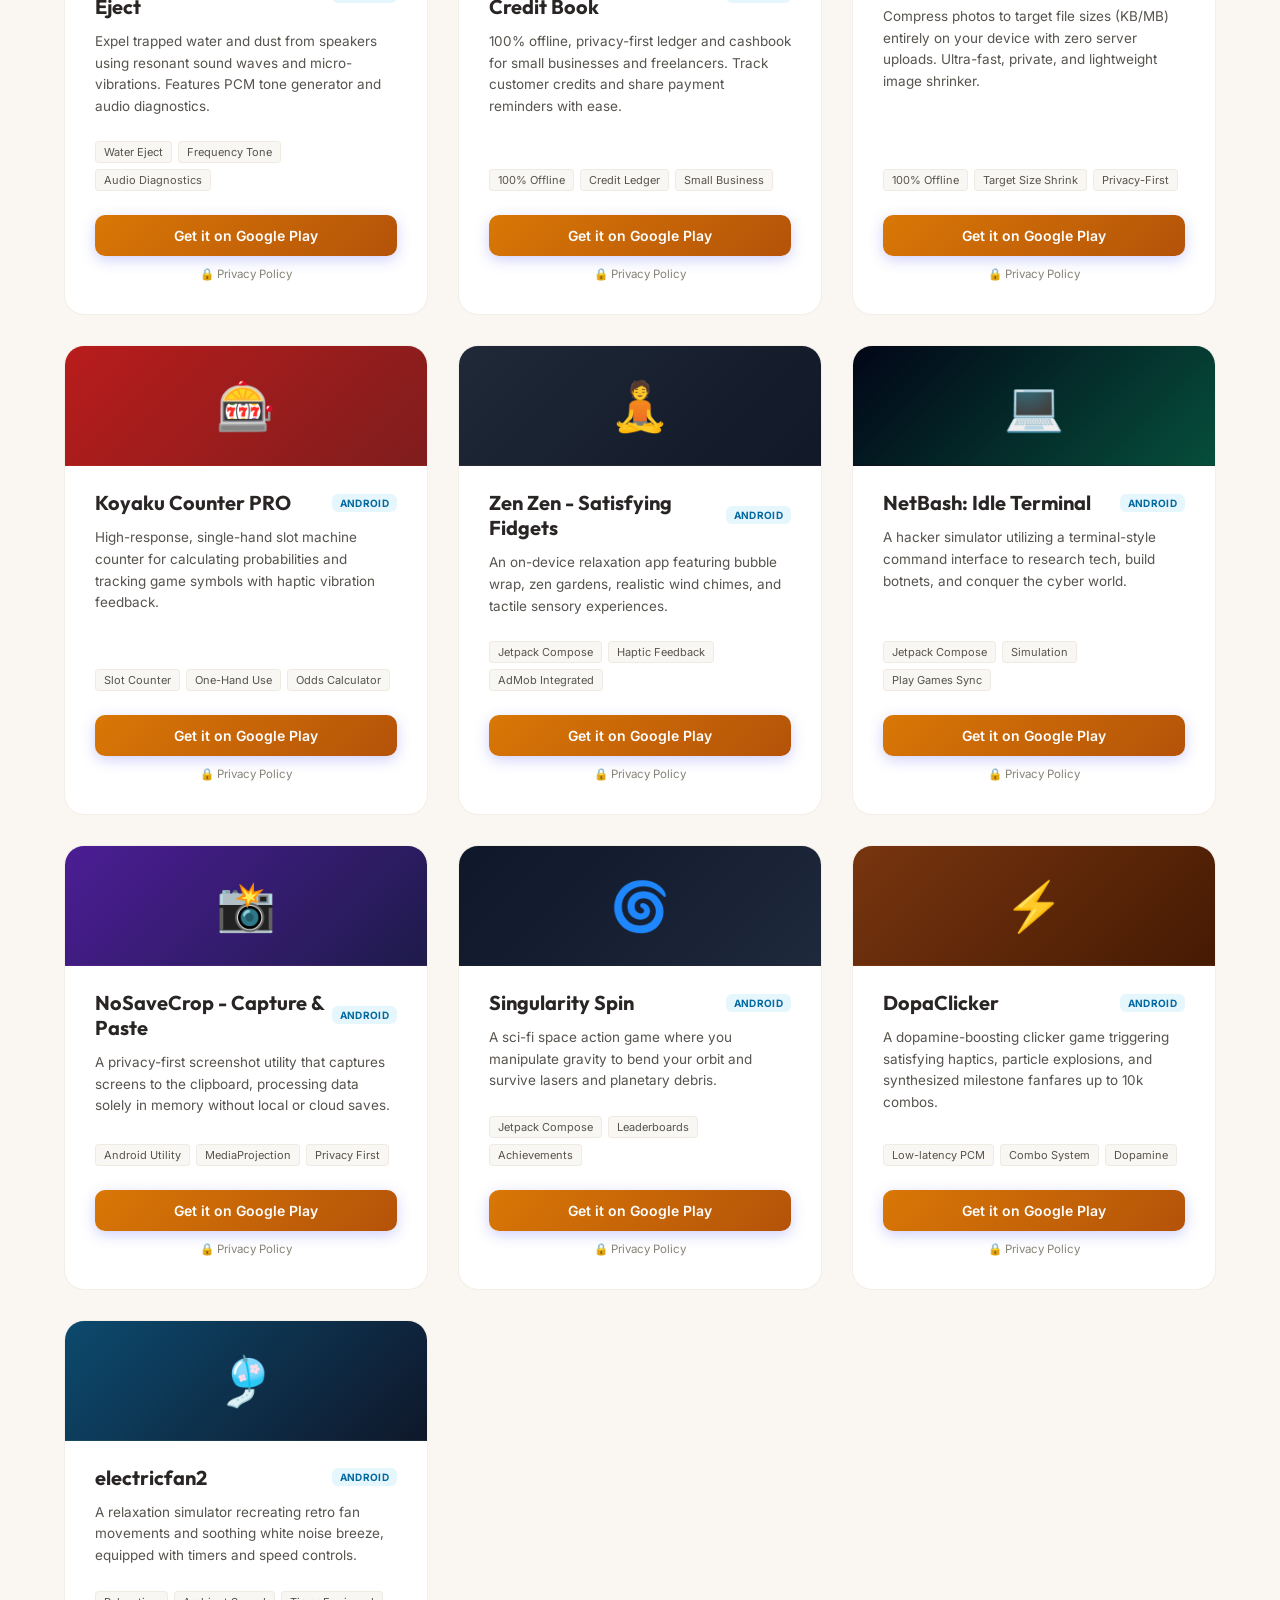
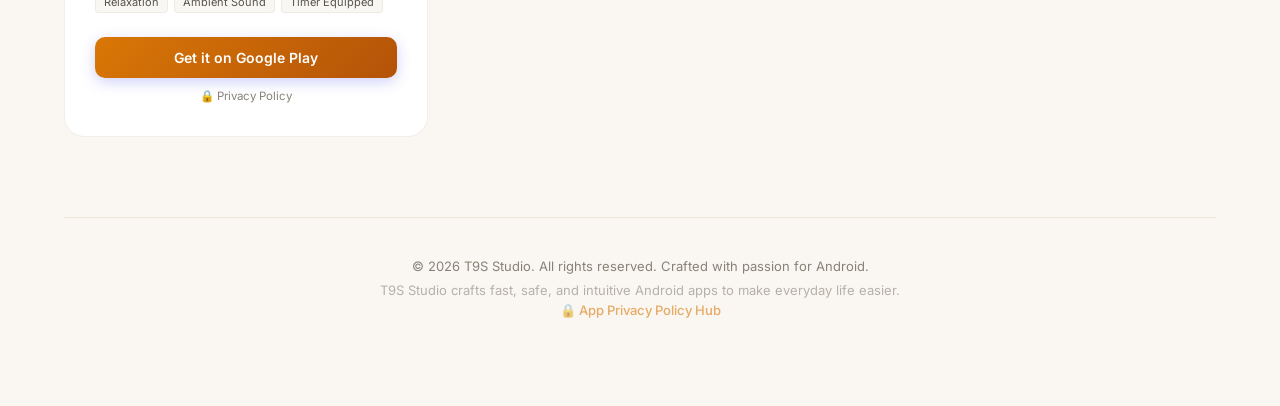
==== commit ace24de8: "Add Privacy Policy links to header, footer, and individual app cards with multilingual support" ====
--- a/index.html
+++ b/index.html
@@ -9,7 +9,7 @@
     <link rel="preconnect" href="https://fonts.googleapis.com">
     <link rel="preconnect" href="https://fonts.gstatic.com" crossorigin>
     <link href="https://fonts.googleapis.com/css2?family=Inter:wght@300;400;500;600;700&family=Outfit:wght@400;500;600;700;800&display=swap" rel="stylesheet">
-    <link rel="stylesheet" href="style.css?v=1.3">
+    <link rel="stylesheet" href="style.css?v=1.4">
 </head>
 <body>
     <!-- 背景アニメーション装飾 -->
@@ -28,6 +28,7 @@
             </div>
             <div class="header-nav">
                 <a href="#mobile-apps" class="nav-link" data-i18n="nav-mobile">Mobile Apps</a>
+                <a href="https://t9star.github.io/Privacy-Policy/" target="_blank" class="nav-link" data-i18n="nav-privacy">Privacy Policy</a>
                 <div class="lang-switcher">
                     <button class="btn-lang" id="btn-lang-ja" onclick="setLanguage('ja')">JA</button>
                     <button class="btn-lang" id="btn-lang-en" onclick="setLanguage('en')">EN</button>
@@ -65,6 +66,7 @@
                         </div>
                         <div class="card-actions">
                             <a href="https://play.google.com/store/apps/details?id=jp.tpp.t9s.snorewhisper" target="_blank" class="btn btn-primary btn-block" id="download-snorewhisper-btn">Google Play で入手</a>
+                            <a href="https://t9star.github.io/Privacy-Policy/snorewhisper.html" target="_blank" class="card-privacy-link" data-i18n="card-privacy">🔒 プライバシーポリシー</a>
                         </div>
                     </div>
                 </article>
@@ -87,6 +89,7 @@
                         </div>
                         <div class="card-actions">
                             <a href="https://play.google.com/store/apps/details?id=jp.tpp.t9s.rebell" target="_blank" class="btn btn-primary btn-block" id="download-rebell-btn">Google Play で入手</a>
+                            <a href="https://t9star.github.io/Privacy-Policy/rebell.html" target="_blank" class="card-privacy-link" data-i18n="card-privacy">🔒 プライバシーポリシー</a>
                         </div>
                     </div>
                 </article>
@@ -109,6 +112,7 @@
                         </div>
                         <div class="card-actions">
                             <a href="https://play.google.com/store/apps/details?id=jp.tpp.t9s.noexif" target="_blank" class="btn btn-primary btn-block" id="download-noexif-btn">Google Play で入手</a>
+                            <a href="https://t9star.github.io/Privacy-Policy/noexif.html" target="_blank" class="card-privacy-link" data-i18n="card-privacy">🔒 プライバシーポリシー</a>
                         </div>
                     </div>
                 </article>
@@ -131,6 +135,7 @@
                         </div>
                         <div class="card-actions">
                             <a href="https://play.google.com/store/apps/details?id=jp.tpp.t9s.floatcalc" target="_blank" class="btn btn-primary btn-block" id="download-floatcalc-btn">Google Play で入手</a>
+                            <a href="https://t9star.github.io/Privacy-Policy/floatcalc.html" target="_blank" class="card-privacy-link" data-i18n="card-privacy">🔒 プライバシーポリシー</a>
                         </div>
                     </div>
                 </article>
@@ -153,6 +158,7 @@
                         </div>
                         <div class="card-actions">
                             <a href="https://play.google.com/store/apps/details?id=jp.tpp.t9s.pocketblack" target="_blank" class="btn btn-primary btn-block" id="download-pocketblack-btn">Google Play で入手</a>
+                            <a href="https://t9star.github.io/Privacy-Policy/pocketblack.html" target="_blank" class="card-privacy-link" data-i18n="card-privacy">🔒 プライバシーポリシー</a>
                         </div>
                     </div>
                 </article>
@@ -175,6 +181,7 @@
                         </div>
                         <div class="card-actions">
                             <a href="https://play.google.com/store/apps/details?id=jp.tpp.t9s.notibatch" target="_blank" class="btn btn-primary btn-block" id="download-notibatch-btn">Google Play で入手</a>
+                            <a href="https://t9star.github.io/Privacy-Policy/notibatch.html" target="_blank" class="card-privacy-link" data-i18n="card-privacy">🔒 プライバシーポリシー</a>
                         </div>
                     </div>
                 </article>
@@ -197,6 +204,7 @@
                         </div>
                         <div class="card-actions">
                             <a href="https://play.google.com/store/apps/details?id=jp.tpp.t9s.sonicfix" target="_blank" class="btn btn-primary btn-block" id="download-sonicfix-btn">Google Play で入手</a>
+                            <a href="https://t9star.github.io/Privacy-Policy/sonicfix.html" target="_blank" class="card-privacy-link" data-i18n="card-privacy">🔒 プライバシーポリシー</a>
                         </div>
                     </div>
                 </article>
@@ -219,6 +227,7 @@
                         </div>
                         <div class="card-actions">
                             <a href="https://play.google.com/store/apps/details?id=jp.tpp.t9s.ledgerpad" target="_blank" class="btn btn-primary btn-block" id="download-ledgerpad-btn">Google Play で入手</a>
+                            <a href="https://t9star.github.io/Privacy-Policy/ledgerpad.html" target="_blank" class="card-privacy-link" data-i18n="card-privacy">🔒 プライバシーポリシー</a>
                         </div>
                     </div>
                 </article>
@@ -241,6 +250,7 @@
                         </div>
                         <div class="card-actions">
                             <a href="https://play.google.com/store/apps/details?id=jp.tpp.t9s.photoshrink" target="_blank" class="btn btn-primary btn-block" id="download-photoshrink-btn">Google Play で入手</a>
+                            <a href="https://t9star.github.io/Privacy-Policy/photoshrink.html" target="_blank" class="card-privacy-link" data-i18n="card-privacy">🔒 プライバシーポリシー</a>
                         </div>
                     </div>
                 </article>
@@ -263,6 +273,7 @@
                         </div>
                         <div class="card-actions">
                             <a href="https://play.google.com/store/apps/details?id=jp.app.t9s.koyaku" target="_blank" class="btn btn-primary btn-block" id="download-koyaku-btn">Google Play で入手</a>
+                            <a href="https://t9star.github.io/Privacy-Policy/koyaku-counter.html" target="_blank" class="card-privacy-link" data-i18n="card-privacy">🔒 プライバシーポリシー</a>
                         </div>
                     </div>
                 </article>
@@ -285,6 +296,7 @@
                         </div>
                         <div class="card-actions">
                             <a href="https://play.google.com/store/apps/details?id=jp.app.t9s.zenzen" target="_blank" class="btn btn-primary btn-block" id="download-zen-btn">Google Play で入手</a>
+                            <a href="https://t9star.github.io/Privacy-Policy/zenzen.html" target="_blank" class="card-privacy-link" data-i18n="card-privacy">🔒 プライバシーポリシー</a>
                         </div>
                     </div>
                 </article>
@@ -307,6 +319,7 @@
                         </div>
                         <div class="card-actions">
                             <a href="https://play.google.com/store/apps/details?id=jp.app.t9s.netbash" target="_blank" class="btn btn-primary btn-block" id="download-netbash-btn">Google Play で入手</a>
+                            <a href="https://t9star.github.io/Privacy-Policy/netbash.html" target="_blank" class="card-privacy-link" data-i18n="card-privacy">🔒 プライバシーポリシー</a>
                         </div>
                     </div>
                 </article>
@@ -329,6 +342,7 @@
                         </div>
                         <div class="card-actions">
                             <a href="https://play.google.com/store/apps/details?id=jp.app.t9s.nosavecrop" target="_blank" class="btn btn-primary btn-block" id="download-nosavecrop-btn">Google Play で入手</a>
+                            <a href="https://t9star.github.io/Privacy-Policy/nosavecrop.html" target="_blank" class="card-privacy-link" data-i18n="card-privacy">🔒 プライバシーポリシー</a>
                         </div>
                     </div>
                 </article>
@@ -351,6 +365,7 @@
                         </div>
                         <div class="card-actions">
                             <a href="https://play.google.com/store/apps/details?id=jp.tpp.t9s.singularityspin" target="_blank" class="btn btn-primary btn-block" id="download-singularityspin-btn">Google Play で入手</a>
+                            <a href="https://t9star.github.io/Privacy-Policy/singularity-spin.html" target="_blank" class="card-privacy-link" data-i18n="card-privacy">🔒 プライバシーポリシー</a>
                         </div>
                     </div>
                 </article>
@@ -373,6 +388,7 @@
                         </div>
                         <div class="card-actions">
                             <a href="https://play.google.com/store/apps/details?id=jp.app.t9s.dopaclicker" target="_blank" class="btn btn-primary btn-block" id="download-dopaclicker-btn">Google Play で入手</a>
+                            <a href="https://t9star.github.io/Privacy-Policy/dopaclicker.html" target="_blank" class="card-privacy-link" data-i18n="card-privacy">🔒 プライバシーポリシー</a>
                         </div>
                     </div>
                 </article>
@@ -395,6 +411,7 @@
                         </div>
                         <div class="card-actions">
                             <a href="https://play.google.com/store/apps/details?id=jp.app.t9star.electricfan2" target="_blank" class="btn btn-primary btn-block" id="download-electricfan2-btn">Google Play で入手</a>
+                            <a href="https://t9star.github.io/Privacy-Policy/electricfan2.html" target="_blank" class="card-privacy-link" data-i18n="card-privacy">🔒 プライバシーポリシー</a>
                         </div>
                     </div>
                 </article>
@@ -404,9 +421,13 @@
         <!-- フッター -->
         <footer class="portal-footer">
             <p data-i18n-html="footer-text">&copy; 2026 T9S Studio. All rights reserved. Crafted with passion for Android.</p>
-            <p class="footer-privacy" data-i18n="footer-privacy">T9S Studio は、日常を快適にする軽量・安全・シンプルなAndroidアプリをお届けしています。</p>
+            <p class="footer-privacy">
+                <span data-i18n="footer-privacy">T9S Studio は、日常を快適にする軽量・安全・シンプルなAndroidアプリをお届けしています。</span>
+                <br>
+                <a href="https://t9star.github.io/Privacy-Policy/" target="_blank" class="footer-policy-link" data-i18n="footer-privacy-hub">🔒 アプリのプライバシーポリシー一覧（Policy Hub）</a>
+            </p>
         </footer>
     </div>
-    <script src="app.js?v=1.4" defer></script>
+    <script src="app.js?v=1.5" defer></script>
 </body>
 </html>
--- a/style.css
+++ b/style.css
@@ -449,6 +449,44 @@
     margin-bottom: 24px;
 }
 
+.card-actions {
+    display: flex;
+    flex-direction: column;
+    gap: 8px;
+    margin-top: auto;
+}
+
+.card-privacy-link {
+    display: inline-flex;
+    align-items: center;
+    justify-content: center;
+    gap: 4px;
+    font-size: 11.5px;
+    color: var(--text-muted);
+    text-decoration: none;
+    transition: all 0.2s ease;
+    padding: 3px 0;
+}
+
+.card-privacy-link:hover {
+    color: var(--primary-color);
+    text-decoration: underline;
+}
+
+.footer-policy-link {
+    color: var(--primary-color);
+    text-decoration: none;
+    font-weight: 500;
+    transition: opacity 0.2s ease;
+    display: inline-block;
+    margin-top: 4px;
+}
+
+.footer-policy-link:hover {
+    text-decoration: underline;
+    opacity: 0.85;
+}
+
 .tag {
     font-size: 11px;
     color: var(--text-secondary);
